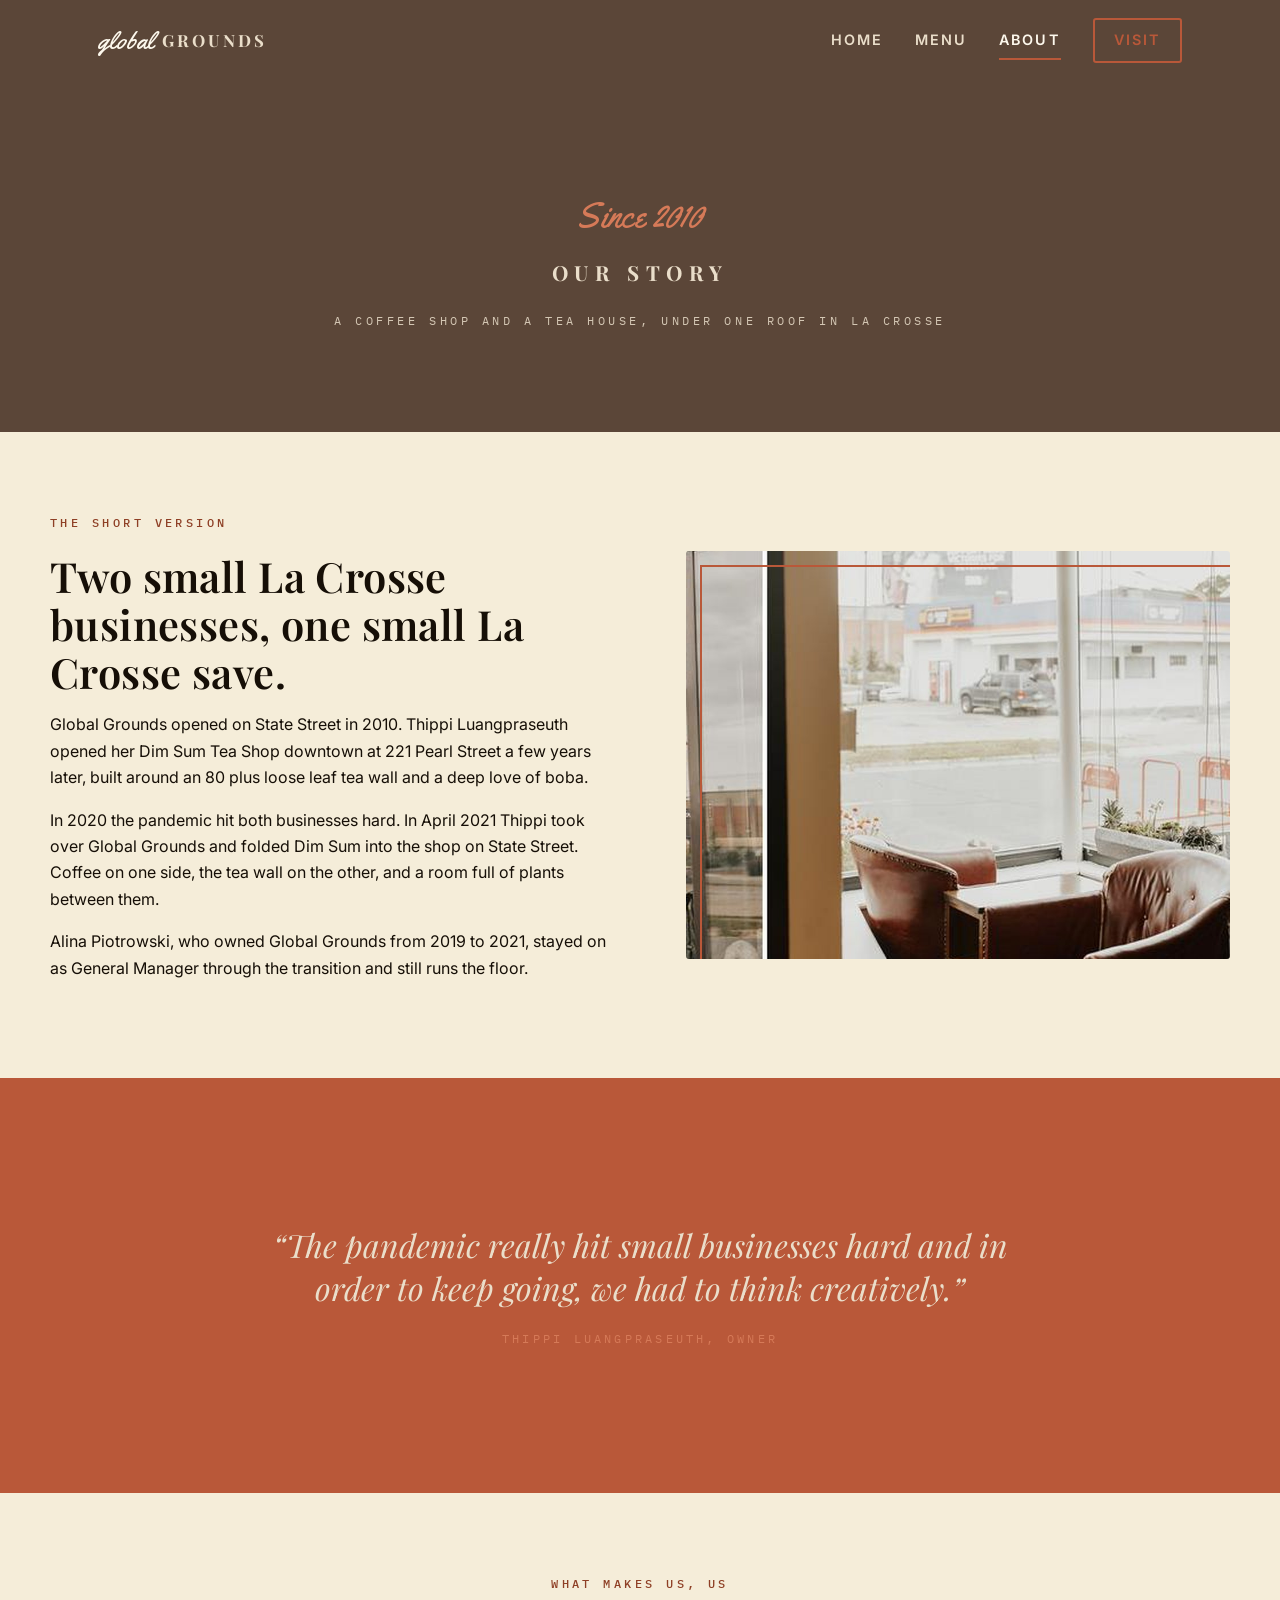
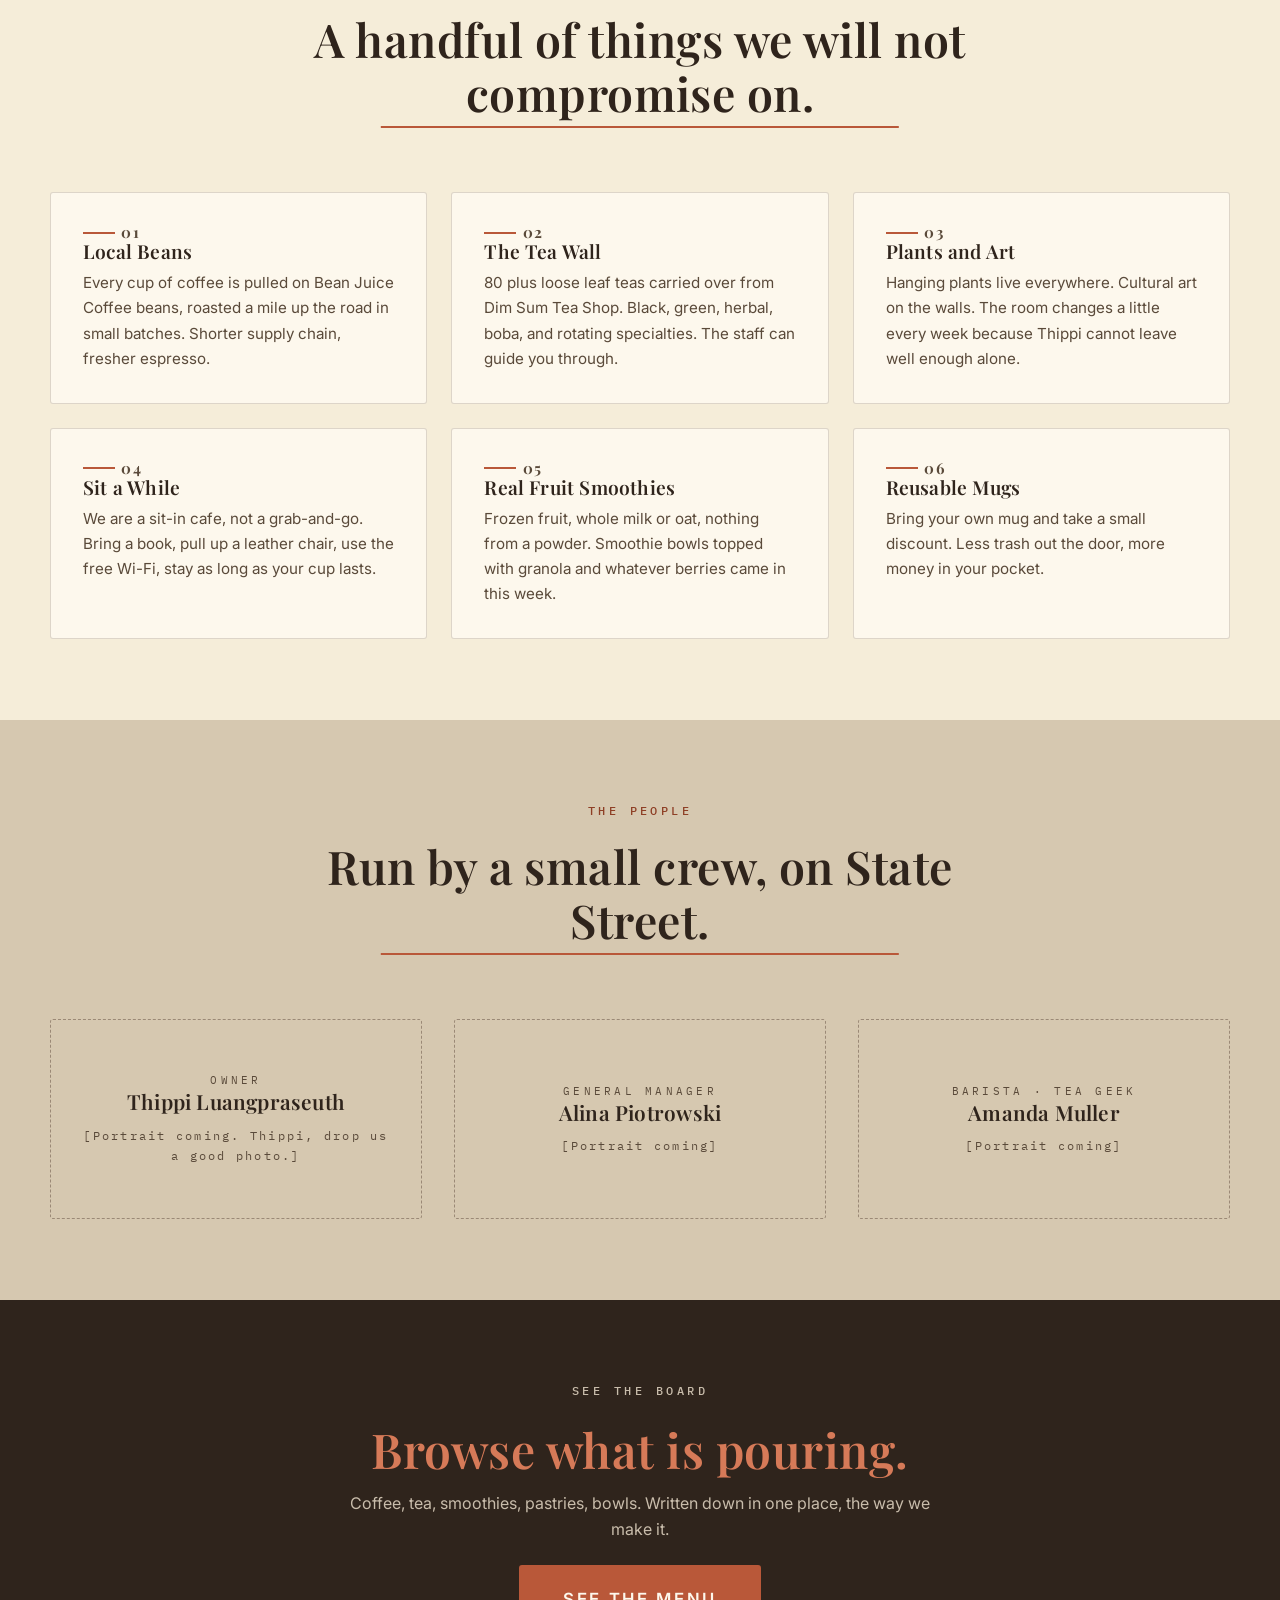
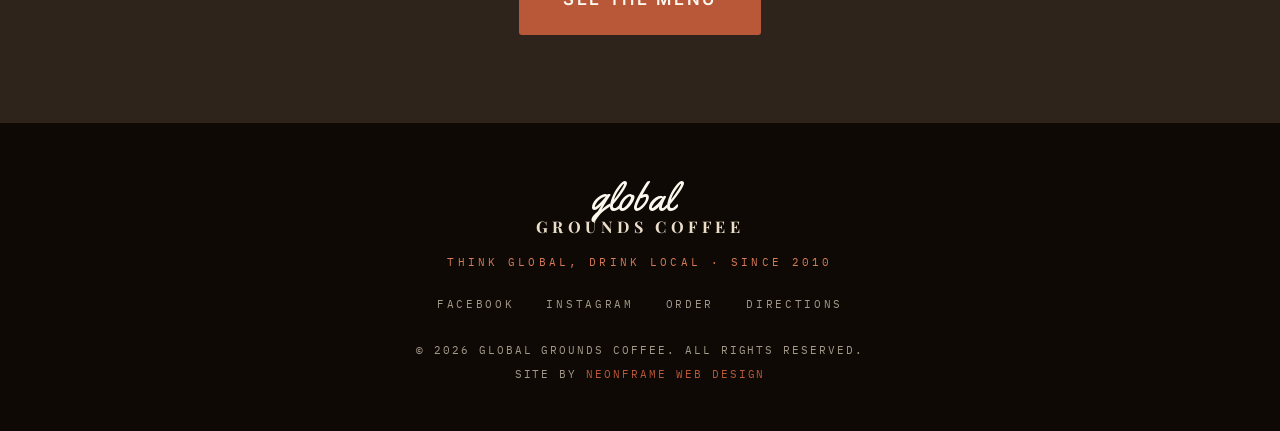
==== about.html @ a6d1646a "Initial commit: Global Grounds Coffee spec site Four page static site (Home, Menu, About, Visit) for" ====
<!DOCTYPE html>
<html lang="en">
<head>
<meta charset="UTF-8">
<meta name="viewport" content="width=device-width, initial-scale=1.0">
<title>Our Story, Global Grounds Coffee, La Crosse WI</title>
<meta name="description" content="Thippi Luangpraseuth merged her downtown Dim Sum Tea Shop into Global Grounds Coffee in April 2021. Twelve years of La Crosse coffee and tea, now under one roof.">
<link rel="icon" type="image/jpeg" href="images/storefront_sign.jpg">
<link rel="preconnect" href="https://fonts.googleapis.com">
<link rel="preconnect" href="https://fonts.gstatic.com" crossorigin>
<link rel="preload" href="https://fonts.googleapis.com/css2?family=Playfair+Display:wght@500;600;700&family=Inter:wght@400;500;600;700&family=Yellowtail&family=IBM+Plex+Mono:wght@400;500&display=swap" as="style">
<link rel="stylesheet" href="https://fonts.googleapis.com/css2?family=Playfair+Display:wght@500;600;700&family=Inter:wght@400;500;600;700&family=Yellowtail&family=IBM+Plex+Mono:wght@400;500&display=swap" media="print" onload="this.media='all'">
<noscript><link rel="stylesheet" href="https://fonts.googleapis.com/css2?family=Playfair+Display:wght@500;600;700&family=Inter:wght@400;500;600;700&family=Yellowtail&family=IBM+Plex+Mono:wght@400;500&display=swap"></noscript>
<link rel="stylesheet" href="style.css">
</head>
<body class="is-about">

<header class="nav" id="nav">
  <div class="nav__inner">
    <a href="index.html" class="nav__brand" aria-label="Global Grounds Coffee home">
      <span class="nav__brand-script">global</span>
      <span class="nav__brand-block">Grounds</span>
    </a>
    <nav class="nav__links" id="navLinks">
      <a href="index.html">Home</a>
      <a href="menu.html">Menu</a>
      <a href="about.html" class="active">About</a>
      <a href="visit.html" class="nav__cta">Visit</a>
    </nav>
    <button class="nav__burger" id="navBurger" aria-label="Open menu" aria-expanded="false">
      <span></span><span></span><span></span>
    </button>
  </div>
</header>

<main>

<section class="hero hero--compact hero--brown" id="hero">
  <div class="hero__inner">
    <p class="hero__tagline">Since 2010</p>
    <div class="hero__logo-mark">
      <span class="hero__logo-block">Our Story</span>
    </div>
    <p class="hero__sub">A coffee shop and a tea house, under one roof in La Crosse</p>
  </div>
</section>

<section class="section section--cream rise" id="story">
  <div class="section__inner">
    <div class="story story--reverse">
      <div class="story__photo">
        <img width="952" height="1000" src="images/interior_chairs.jpg" alt="Interior of Global Grounds Coffee with leather armchairs by the window" loading="lazy">
      </div>
      <div class="story__copy">
        <p class="eyebrow">The Short Version</p>
        <h2>Two small La Crosse businesses, one small La Crosse save.</h2>
        <p>Global Grounds opened on State Street in 2010. Thippi Luangpraseuth opened her Dim Sum Tea Shop downtown at 221 Pearl Street a few years later, built around an 80 plus loose leaf tea wall and a deep love of boba.</p>
        <p>In 2020 the pandemic hit both businesses hard. In April 2021 Thippi took over Global Grounds and folded Dim Sum into the shop on State Street. Coffee on one side, the tea wall on the other, and a room full of plants between them.</p>
        <p>Alina Piotrowski, who owned Global Grounds from 2019 to 2021, stayed on as General Manager through the transition and still runs the floor.</p>
      </div>
    </div>
  </div>
</section>

<section class="section section--terracotta rise" id="philosophy">
  <div class="section__inner">
    <div class="pull-quote">
      <blockquote>
        &ldquo;The pandemic really hit small businesses hard and in order to keep going, we had to think creatively.&rdquo;
      </blockquote>
      <cite>Thippi Luangpraseuth, Owner</cite>
    </div>
  </div>
</section>

<section class="section section--cream rise" id="signature">
  <div class="section__inner">
    <div class="section__head">
      <p class="eyebrow">What Makes Us, Us</p>
      <h2>A handful of things we will not compromise on.</h2>
    </div>
    <div class="touches">
      <div class="touch">
        <p class="touch__num">01</p>
        <h3>Local Beans</h3>
        <p>Every cup of coffee is pulled on Bean Juice Coffee beans, roasted a mile up the road in small batches. Shorter supply chain, fresher espresso.</p>
      </div>
      <div class="touch">
        <p class="touch__num">02</p>
        <h3>The Tea Wall</h3>
        <p>80 plus loose leaf teas carried over from Dim Sum Tea Shop. Black, green, herbal, boba, and rotating specialties. The staff can guide you through.</p>
      </div>
      <div class="touch">
        <p class="touch__num">03</p>
        <h3>Plants and Art</h3>
        <p>Hanging plants live everywhere. Cultural art on the walls. The room changes a little every week because Thippi cannot leave well enough alone.</p>
      </div>
      <div class="touch">
        <p class="touch__num">04</p>
        <h3>Sit a While</h3>
        <p>We are a sit-in cafe, not a grab-and-go. Bring a book, pull up a leather chair, use the free Wi-Fi, stay as long as your cup lasts.</p>
      </div>
      <div class="touch">
        <p class="touch__num">05</p>
        <h3>Real Fruit Smoothies</h3>
        <p>Frozen fruit, whole milk or oat, nothing from a powder. Smoothie bowls topped with granola and whatever berries came in this week.</p>
      </div>
      <div class="touch">
        <p class="touch__num">06</p>
        <h3>Reusable Mugs</h3>
        <p>Bring your own mug and take a small discount. Less trash out the door, more money in your pocket.</p>
      </div>
    </div>
  </div>
</section>

<section class="section section--cream-deep rise" id="crew">
  <div class="section__inner">
    <div class="section__head">
      <p class="eyebrow">The People</p>
      <h2>Run by a small crew, on State Street.</h2>
    </div>
    <div class="crew">
      <div class="crew__card is-placeholder">
        <p class="crew__role">Owner</p>
        <h3>Thippi Luangpraseuth</h3>
        <p class="tbd">[Portrait coming. Thippi, drop us a good photo.]</p>
      </div>
      <div class="crew__card is-placeholder">
        <p class="crew__role">General Manager</p>
        <h3>Alina Piotrowski</h3>
        <p class="tbd">[Portrait coming]</p>
      </div>
      <div class="crew__card is-placeholder">
        <p class="crew__role">Barista &middot; Tea Geek</p>
        <h3>Amanda Muller</h3>
        <p class="tbd">[Portrait coming]</p>
      </div>
    </div>
  </div>
</section>

<section class="visit-band rise" id="see-menu">
  <p class="eyebrow eyebrow--terracotta">See the Board</p>
  <h2>Browse what is pouring.</h2>
  <p>Coffee, tea, smoothies, pastries, bowls. Written down in one place, the way we make it.</p>
  <a href="menu.html" class="btn btn--terracotta btn--lg">See the Menu</a>
</section>

</main>

<footer class="foot">
  <div class="foot__inner">
    <span class="foot__brand-script">global</span>
    <span class="foot__brand-block">Grounds Coffee</span>
    <p class="foot__tag">Think global, drink local &middot; Since 2010</p>
    <div class="foot__social">
      <a href="https://www.facebook.com/globalgroundslax/" target="_blank" rel="noopener">Facebook</a>
      <a href="https://www.instagram.com/globalgroundslax/" target="_blank" rel="noopener">Instagram</a>
      <a href="https://www.doordash.com/en/store/global-grounds-coffee-la-crosse-824665/" target="_blank" rel="noopener">Order</a>
      <a href="https://www.google.com/maps/place/1808+State+St,+La+Crosse,+WI+54601" target="_blank" rel="noopener">Directions</a>
    </div>
    <p class="foot__copy">&copy; 2026 Global Grounds Coffee. All rights reserved.</p>
    <p class="foot__credit">Site by <a href="https://neonframewebdesign.com" target="_blank" rel="noopener">NeonFrame Web Design</a></p>
  </div>
</footer>

<script src="main.js"></script>
</body>
</html>
---- style.css ----
/* ============================================================
   Global Grounds Coffee, La Crosse WI
   Palette locked to their real brand:
   - warm chocolate brown (the storefront sign background)
   - cream (the cursive logo lettering and mug color)
   - warm terracotta (the brick their sign sits on)
   - plant green (their hanging plants)
   Fonts chosen to echo the sign: Playfair Display display, Inter body,
   Yellowtail script accent (matches the flowing 'global' cursive),
   IBM Plex Mono for eyebrows.
   ============================================================ */

:root {
  --brown: #5B4638;
  --brown-deep: #2F241C;
  --brown-bright: #7A6251;
  --brown-mid: #483729;

  --cream: #EADECA;
  --cream-soft: #F5EDD9;
  --cream-deep: #D6C8B0;
  --cream-bright: #FDF8ED;

  --terracotta: #B95839;
  --terracotta-deep: #8E3F25;
  --terracotta-bright: #D67A58;

  --plant: #6F7D48;
  --plant-deep: #4E5931;
  --plant-bright: #8DA069;

  --ink: #160F07;
  --ink-soft: #2E2418;
  --ink-muted: #5A4A3A;

  --bone: #FFFBEF;

  --font-display: 'Playfair Display', Georgia, serif;
  --font-body: 'Inter', system-ui, -apple-system, 'Segoe UI', sans-serif;
  --font-script: 'Yellowtail', 'Pacifico', 'Caveat', cursive;
  --font-mono: 'IBM Plex Mono', ui-monospace, monospace;

  --max-w: 1180px;
  --gutter: clamp(1.25rem, 4vw, 3rem);
  --pad-y: clamp(4.5rem, 9vh, 7rem);
  --radius: 3px;

  --shadow-sm: 0 2px 12px rgba(0, 0, 0, 0.08);
  --shadow-md: 0 8px 28px rgba(0, 0, 0, 0.16);
  --shadow-lg: 0 18px 56px rgba(0, 0, 0, 0.26);
}

/* ---------- Reset ---------- */
*, *::before, *::after { box-sizing: border-box; }
html { scroll-behavior: smooth; }
body {
  margin: 0;
  font-family: var(--font-body);
  color: var(--ink);
  background: var(--cream-soft);
  line-height: 1.65;
  -webkit-font-smoothing: antialiased;
  -moz-osx-font-smoothing: grayscale;
  overflow-x: hidden;
}
img { max-width: 100%; height: auto; display: block; }
h1, h2, h3, h4 {
  font-family: var(--font-display);
  font-weight: 600;
  letter-spacing: 0.01em;
  line-height: 1.15;
  margin: 0 0 0.5em;
}
p { margin: 0 0 1em; }
a { color: inherit; text-decoration: none; }

/* ---------- Shared ---------- */
.eyebrow {
  font-family: var(--font-mono);
  font-size: 0.72rem;
  text-transform: uppercase;
  letter-spacing: 0.3em;
  color: var(--terracotta-deep);
  margin: 0 0 1.25rem;
  font-weight: 500;
}
.eyebrow--cream { color: var(--cream); }
.eyebrow--terracotta { color: var(--terracotta); }
.eyebrow--plant { color: var(--plant-deep); }

.script {
  font-family: var(--font-script);
  text-transform: none;
  letter-spacing: 0.01em;
  line-height: 1.1;
  font-weight: 400;
}

.btn {
  display: inline-block;
  font-family: var(--font-body);
  font-size: 0.95rem;
  font-weight: 600;
  text-transform: uppercase;
  letter-spacing: 0.16em;
  padding: 0.95rem 2rem;
  border-radius: var(--radius);
  border: 2px solid transparent;
  cursor: pointer;
  position: relative;
  overflow: hidden;
  isolation: isolate;
  transition: transform 0.25s ease, background 0.25s ease, color 0.25s ease, border-color 0.25s ease, box-shadow 0.25s ease;
  white-space: nowrap;
}
.btn::before {
  content: '';
  position: absolute;
  top: 0;
  left: -120%;
  width: 80%;
  height: 100%;
  background: linear-gradient(100deg, transparent 0%, rgba(255, 255, 255, 0.22) 50%, transparent 100%);
  transition: left 0.7s cubic-bezier(0.4, 0, 0.2, 1);
  z-index: -1;
  pointer-events: none;
}
.btn:hover::before { left: 120%; }
.btn--brown {
  background: var(--brown);
  color: var(--cream-bright);
  border-color: var(--brown);
}
.btn--brown:hover {
  background: var(--brown-bright);
  border-color: var(--brown-bright);
  transform: translateY(-2px);
  box-shadow: 0 10px 24px rgba(91, 70, 56, 0.35);
}
.btn--terracotta {
  background: var(--terracotta);
  color: var(--cream-bright);
  border-color: var(--terracotta);
}
.btn--terracotta:hover {
  background: var(--terracotta-bright);
  border-color: var(--terracotta-bright);
  transform: translateY(-2px);
  box-shadow: 0 10px 24px rgba(185, 88, 57, 0.32);
}
.btn--cream {
  background: var(--cream);
  color: var(--brown-deep);
  border-color: var(--cream);
}
.btn--cream:hover {
  background: var(--cream-soft);
  border-color: var(--cream-soft);
  transform: translateY(-2px);
}
.btn--ghost {
  background: transparent;
  color: var(--cream);
  border-color: rgba(234, 222, 202, 0.55);
}
.btn--ghost:hover {
  border-color: var(--cream);
  background: rgba(234, 222, 202, 0.08);
  color: var(--cream-bright);
  transform: translateY(-2px);
}
.btn--ghost-dark {
  background: transparent;
  color: var(--brown-deep);
  border-color: rgba(47, 36, 28, 0.45);
}
.btn--ghost-dark:hover {
  border-color: var(--brown-deep);
  background: rgba(47, 36, 28, 0.04);
  transform: translateY(-2px);
}
.btn--lg { padding: 1.2rem 2.6rem; font-size: 1.05rem; }

.rise {
  opacity: 0;
  transform: translateY(28px);
  transition: opacity 0.9s ease, transform 0.9s ease;
}
.rise.visible {
  opacity: 1;
  transform: translateY(0);
}

/* ---------- Nav ---------- */
.nav {
  position: fixed;
  top: 0; left: 0; right: 0;
  z-index: 60;
  padding: 1.1rem 0;
  transition: background 0.35s ease, padding 0.35s ease, box-shadow 0.35s ease, backdrop-filter 0.35s ease;
}
.nav__inner {
  max-width: var(--max-w);
  margin: 0 auto;
  padding: 0 var(--gutter);
  display: flex;
  align-items: center;
  justify-content: space-between;
  gap: 1.5rem;
}
.nav__brand {
  display: flex;
  align-items: baseline;
  gap: 0.5rem;
  color: var(--cream);
}
.nav__brand-script {
  font-family: var(--font-script);
  font-size: 1.6rem;
  color: var(--cream-bright);
  line-height: 1;
  transform: translateY(2px);
}
.nav__brand-block {
  font-family: var(--font-display);
  font-size: 1.05rem;
  font-weight: 700;
  letter-spacing: 0.18em;
  color: var(--cream);
  text-transform: uppercase;
}
.nav__links {
  display: flex;
  gap: 2rem;
  align-items: center;
}
.nav__links a {
  font-family: var(--font-body);
  font-size: 0.9rem;
  font-weight: 600;
  letter-spacing: 0.14em;
  text-transform: uppercase;
  color: var(--cream);
  position: relative;
  padding: 0.25rem 0;
  transition: color 0.25s ease;
}
.nav__links a::after {
  content: '';
  position: absolute;
  left: 0; right: 0; bottom: -4px;
  height: 2px;
  background: var(--terracotta);
  transform: scaleX(0);
  transform-origin: left;
  transition: transform 0.3s ease;
}
.nav__links a:hover,
.nav__links a.active { color: var(--cream-bright); }
.nav__links a:hover::after,
.nav__links a.active::after { transform: scaleX(1); }
.nav__cta {
  padding: 0.55rem 1.2rem !important;
  border: 2px solid var(--terracotta) !important;
  border-radius: var(--radius);
  color: var(--terracotta) !important;
  background: transparent;
}
.nav__cta::after { display: none !important; }
.nav__cta:hover {
  background: var(--terracotta) !important;
  color: var(--cream-bright) !important;
  border-color: var(--terracotta) !important;
}
.nav--scrolled {
  background: rgba(47, 36, 28, 0.94);
  backdrop-filter: blur(10px);
  -webkit-backdrop-filter: blur(10px);
  box-shadow: 0 2px 20px rgba(0, 0, 0, 0.32);
  padding: 0.7rem 0;
}
.nav__burger {
  display: none;
  background: none;
  border: none;
  width: 40px;
  height: 40px;
  cursor: pointer;
  padding: 8px;
  position: relative;
}
.nav__burger span {
  display: block;
  width: 24px;
  height: 2px;
  background: var(--cream);
  margin: 5px auto;
  transition: transform 0.3s ease, opacity 0.25s ease, background 0.25s ease;
}
.nav__burger.open span:nth-child(1) { transform: translateY(7px) rotate(45deg); background: var(--terracotta); }
.nav__burger.open span:nth-child(2) { opacity: 0; }
.nav__burger.open span:nth-child(3) { transform: translateY(-7px) rotate(-45deg); background: var(--terracotta); }

/* ---------- Hero ---------- */
.hero {
  position: relative;
  min-height: 100vh;
  display: flex;
  align-items: center;
  justify-content: center;
  padding: 8rem var(--gutter) 4rem;
  color: var(--cream);
  text-align: center;
  overflow: hidden;
}
.hero__bg {
  position: absolute;
  inset: 0;
  z-index: 0;
  background-position: center;
  background-size: cover;
  filter: brightness(0.55) saturate(1.05);
  will-change: transform;
  transform: translate3d(0, var(--parallax-y, 0), 0);
  transition: transform 0.12s linear;
}
.hero__bg::after {
  content: '';
  position: absolute;
  inset: 0;
  background:
    radial-gradient(ellipse at top, rgba(185, 88, 57, 0.18), transparent 55%),
    radial-gradient(ellipse at bottom, rgba(47, 36, 28, 0.92), transparent 70%),
    linear-gradient(180deg, rgba(47,36,28,0.45) 0%, rgba(47,36,28,0.82) 100%);
}
.hero__inner {
  position: relative;
  z-index: 2;
  max-width: 880px;
  display: flex;
  flex-direction: column;
  align-items: center;
  gap: 1.15rem;
}
.hero__logo-mark {
  display: flex;
  flex-direction: column;
  align-items: center;
  line-height: 1;
  margin-bottom: 0.4rem;
}
.hero__logo-script {
  font-family: var(--font-script);
  font-size: clamp(3.5rem, 9vw, 5.8rem);
  color: var(--cream-bright);
  line-height: 0.95;
  margin-bottom: -0.4em;
  transform: translateX(-1rem);
}
.hero__logo-block {
  font-family: var(--font-display);
  font-size: clamp(1.3rem, 2.8vw, 2rem);
  font-weight: 700;
  letter-spacing: 0.32em;
  color: var(--cream);
  text-transform: uppercase;
}
.hero__logo-sub {
  font-family: var(--font-mono);
  font-size: 0.78rem;
  letter-spacing: 0.4em;
  text-transform: uppercase;
  color: var(--terracotta-bright);
  margin-top: 0.35rem;
}
.hero__tagline {
  font-family: var(--font-script);
  font-size: clamp(1.5rem, 3.2vw, 2.1rem);
  color: var(--terracotta-bright);
  margin: 0.4rem 0 0;
}
.hero__sub {
  font-family: var(--font-mono);
  font-size: 0.74rem;
  letter-spacing: 0.3em;
  text-transform: uppercase;
  color: rgba(234, 222, 202, 0.85);
  margin: 0.2rem 0 0;
}
.hero__cta {
  display: flex;
  gap: 1rem;
  flex-wrap: wrap;
  justify-content: center;
  margin-top: 1.25rem;
}
.hero--compact { min-height: 58vh; padding-top: 9rem; }
.hero--compact .hero__logo-script { font-size: clamp(2.4rem, 5vw, 3.8rem); }
.hero--compact .hero__logo-block { font-size: clamp(1rem, 2vw, 1.3rem); }
.hero--brown {
  background: var(--brown);
  color: var(--cream);
  min-height: 48vh;
}
.hero--brown .hero__bg { display: none; }

/* ---------- Stats strip ---------- */
.stats {
  background: var(--brown-deep);
  color: var(--cream);
  padding: 3.25rem var(--gutter);
  border-bottom: 2px solid var(--terracotta);
}
.stats__inner {
  max-width: var(--max-w);
  margin: 0 auto;
  display: grid;
  grid-template-columns: 1fr;
  gap: 2.25rem;
  text-align: center;
}
.stat__num {
  font-family: var(--font-display);
  font-size: clamp(2.6rem, 5.5vw, 3.8rem);
  color: var(--terracotta-bright);
  line-height: 1;
  margin-bottom: 0.35rem;
  font-weight: 700;
}
.stat__label {
  font-family: var(--font-mono);
  font-size: 0.7rem;
  letter-spacing: 0.3em;
  text-transform: uppercase;
  color: rgba(234, 222, 202, 0.72);
  margin: 0;
}

/* ---------- Section bands ---------- */
.section { padding: var(--pad-y) var(--gutter); }
.section--cream { background: var(--cream-soft); color: var(--ink); }
.section--cream-deep { background: var(--cream-deep); color: var(--ink); }
.section--brown { background: var(--brown-deep); color: var(--cream); }
.section--brown-mid { background: var(--brown); color: var(--cream); }
.section--terracotta { background: var(--terracotta); color: var(--cream-bright); }

.section__inner {
  max-width: var(--max-w);
  margin: 0 auto;
}
.section__head {
  max-width: 720px;
  margin: 0 auto 3rem;
  text-align: center;
}
.section__head h2 {
  font-size: clamp(2.1rem, 4.8vw, 2.9rem);
  margin-bottom: 1rem;
  position: relative;
  display: inline-block;
  padding-bottom: 0.5rem;
}
.section__head h2::after {
  content: '';
  position: absolute;
  left: 50%;
  bottom: 0;
  width: 0;
  height: 2px;
  background: var(--terracotta);
  transform: translateX(-50%);
  transition: width 0.9s cubic-bezier(0.22, 1, 0.36, 1) 0.25s;
}
.rise.visible .section__head h2::after,
.section:not(.rise) .section__head h2::after { width: 72%; }
.section--cream .section__head h2,
.section--cream-deep .section__head h2 { color: var(--brown-deep); }
.section--brown .section__head h2,
.section--brown-mid .section__head h2 { color: var(--cream); }
.section--terracotta .section__head h2 { color: var(--cream-bright); }
.section__lede { font-size: 1.04rem; }
.section--cream .section__lede,
.section--cream-deep .section__lede { color: var(--ink-muted); }
.section--brown .section__lede,
.section--brown-mid .section__lede { color: rgba(234, 222, 202, 0.78); }
.section--terracotta .section__lede { color: rgba(255, 251, 239, 0.88); }

/* ---------- Story split ---------- */
.story {
  display: grid;
  grid-template-columns: 1fr;
  gap: 2.5rem;
  align-items: center;
}
.story__copy h2 {
  font-size: clamp(2rem, 4.4vw, 2.6rem);
  margin-bottom: 1rem;
}
.story__photo {
  position: relative;
  overflow: hidden;
  border-radius: var(--radius);
  aspect-ratio: 4 / 3;
  transition: transform 0.6s cubic-bezier(0.22, 1, 0.36, 1);
}
.story__photo img {
  width: 100%;
  height: 100%;
  object-fit: cover;
  filter: saturate(1.05);
}
.story__photo::after {
  content: '';
  position: absolute;
  inset: 0;
  border: 2px solid var(--terracotta);
  pointer-events: none;
  transform: translate(14px, 14px);
  transition: transform 0.4s ease;
}
.story__photo:hover { transform: translateY(-4px); }
.story__photo:hover::after { transform: translate(9px, 9px); }

/* ---------- Signature drinks (cards) ---------- */
.drink-grid {
  display: grid;
  grid-template-columns: 1fr;
  gap: 1.5rem;
}
.drink-card {
  background: var(--cream-bright);
  border: 1px solid rgba(91, 70, 56, 0.18);
  border-radius: var(--radius);
  padding: 1.75rem 1.5rem;
  transition: transform 0.35s ease, border-color 0.35s ease, box-shadow 0.35s ease;
  opacity: 0;
  transform: translateY(20px);
}
.rise.visible .drink-card {
  opacity: 1;
  transform: translateY(0);
  transition: opacity 0.7s cubic-bezier(0.22, 1, 0.36, 1), transform 0.7s cubic-bezier(0.22, 1, 0.36, 1);
}
.rise.visible .drink-card:nth-child(1) { transition-delay: 0.05s; }
.rise.visible .drink-card:nth-child(2) { transition-delay: 0.15s; }
.rise.visible .drink-card:nth-child(3) { transition-delay: 0.25s; }
.rise.visible .drink-card:nth-child(4) { transition-delay: 0.35s; }
.rise.visible .drink-card:nth-child(5) { transition-delay: 0.45s; }
.rise.visible .drink-card:nth-child(6) { transition-delay: 0.55s; }
.rise.visible .drink-card:nth-child(7) { transition-delay: 0.65s; }
.rise.visible .drink-card:nth-child(8) { transition-delay: 0.75s; }
.drink-card:hover {
  transform: translateY(-5px);
  border-color: var(--terracotta);
  box-shadow: var(--shadow-md);
}
.drink-card__cat {
  font-family: var(--font-mono);
  font-size: 0.64rem;
  letter-spacing: 0.28em;
  text-transform: uppercase;
  color: var(--terracotta-deep);
  margin: 0 0 0.4rem;
  font-weight: 500;
}
.drink-card h3 {
  font-size: 1.35rem;
  color: var(--brown-deep);
  margin: 0 0 0.4rem;
}
.drink-card__style {
  font-family: var(--font-script);
  font-size: 1.1rem;
  color: var(--terracotta-deep);
  margin: 0 0 0.75rem;
}
.drink-card__notes {
  font-size: 0.94rem;
  color: var(--ink-muted);
  margin: 0 0 1rem;
}
.drink-card__foot {
  display: flex;
  align-items: center;
  justify-content: space-between;
  gap: 0.75rem;
  padding-top: 0.9rem;
  border-top: 1px solid rgba(91, 70, 56, 0.18);
}
.drink-card__price {
  font-family: var(--font-mono);
  font-size: 0.78rem;
  letter-spacing: 0.18em;
  color: var(--terracotta);
}

/* ---------- Tea categories ---------- */
.tea-grid {
  display: grid;
  grid-template-columns: 1fr;
  gap: 1rem;
}
.tea-card {
  background: var(--cream);
  border: 1px solid rgba(91, 70, 56, 0.22);
  border-radius: var(--radius);
  padding: 1.75rem 1.5rem;
  display: flex;
  flex-direction: column;
  gap: 0.5rem;
  transition: border-color 0.3s ease, transform 0.3s ease, box-shadow 0.3s ease;
}
.tea-card:hover {
  border-color: var(--plant-deep);
  transform: translateY(-3px);
  box-shadow: var(--shadow-sm);
}
.tea-card__letter {
  font-family: var(--font-display);
  font-size: 2.2rem;
  color: var(--plant-deep);
  font-weight: 700;
  line-height: 1;
  margin-bottom: 0.2rem;
}
.tea-card h3 {
  font-size: 1.2rem;
  color: var(--brown-deep);
  margin: 0;
}
.tea-card p {
  font-size: 0.93rem;
  color: var(--ink-muted);
  margin: 0;
}

.tea-note {
  margin-top: 2rem;
  background: var(--cream);
  border-left: 4px solid var(--plant);
  padding: 1.25rem 1.75rem;
  font-family: var(--font-mono);
  font-size: 0.88rem;
  color: var(--ink-soft);
  line-height: 1.7;
}

/* ---------- Heritage band ---------- */
.heritage {
  position: relative;
  min-height: 360px;
  background-position: center;
  background-size: cover;
  display: flex;
  align-items: center;
  justify-content: center;
  color: var(--cream);
  padding: 5rem var(--gutter);
  text-align: center;
  overflow: hidden;
}
.heritage::before {
  content: '';
  position: absolute;
  inset: 0;
  background: linear-gradient(180deg, rgba(47,36,28,0.55), rgba(47,36,28,0.8));
}
.heritage__inner {
  position: relative;
  z-index: 2;
  max-width: 720px;
}
.heritage h2 {
  font-size: clamp(2rem, 4.5vw, 2.8rem);
  color: var(--cream);
  margin: 0 0 0.75rem;
}
.heritage p {
  color: rgba(234, 222, 202, 0.88);
  margin: 0;
}

/* ---------- Partner callout (Bean Juice) ---------- */
.partner {
  background: var(--brown);
  color: var(--cream);
  padding: 3.5rem var(--gutter);
  text-align: center;
}
.partner__inner {
  max-width: 720px;
  margin: 0 auto;
}
.partner__script {
  font-family: var(--font-script);
  font-size: clamp(2rem, 4vw, 2.6rem);
  color: var(--terracotta-bright);
  margin: 0 0 0.5rem;
}
.partner h2 {
  color: var(--cream);
  font-size: clamp(1.6rem, 3.4vw, 2.1rem);
  margin: 0 0 1rem;
}
.partner p {
  color: rgba(234, 222, 202, 0.82);
  font-size: 1.02rem;
}

/* ---------- Menu category (menu.html) ---------- */
.menu-cat {
  margin-bottom: 4rem;
}
.menu-cat__head {
  display: flex;
  flex-wrap: wrap;
  align-items: baseline;
  gap: 1rem;
  margin-bottom: 1.75rem;
  padding-bottom: 1rem;
  border-bottom: 2px solid var(--terracotta);
  position: relative;
}
.menu-cat__head::after {
  content: '';
  position: absolute;
  left: 0;
  bottom: -2px;
  width: 0;
  height: 2px;
  background: var(--terracotta-bright);
  transition: width 1.1s cubic-bezier(0.22, 1, 0.36, 1) 0.1s;
}
.menu-cat.visible .menu-cat__head::after,
.menu-cat__head:hover::after { width: 100%; }
.menu-cat__head h2 {
  font-size: clamp(1.75rem, 3.4vw, 2.3rem);
  margin: 0;
  color: var(--brown-deep);
}
.menu-cat__head .script {
  font-size: 1.5rem;
  color: var(--terracotta-deep);
  margin-left: auto;
}
.menu-cat__intro {
  max-width: 620px;
  margin: 0 0 1.75rem;
  color: var(--ink-muted);
}

.menu-note {
  background: rgba(185, 88, 57, 0.07);
  border-left: 3px solid var(--terracotta);
  padding: 1.25rem 1.75rem;
  margin: 2.5rem 0;
  font-family: var(--font-mono);
  font-size: 0.88rem;
  color: var(--ink-soft);
  line-height: 1.7;
}

/* ---------- Pull quote ---------- */
.pull-quote {
  max-width: 780px;
  margin: 4rem auto;
  text-align: center;
}
.pull-quote blockquote {
  margin: 0;
  font-family: var(--font-display);
  font-style: italic;
  font-size: clamp(1.4rem, 3vw, 2rem);
  line-height: 1.35;
  color: var(--cream);
}
.pull-quote cite {
  display: block;
  margin-top: 1.25rem;
  font-family: var(--font-mono);
  font-style: normal;
  font-size: 0.72rem;
  letter-spacing: 0.28em;
  text-transform: uppercase;
  color: var(--terracotta-bright);
}

/* ---------- Touches ---------- */
.touches {
  display: grid;
  grid-template-columns: 1fr;
  gap: 1.5rem;
}
.touch {
  background: var(--cream-bright);
  border: 1px solid rgba(91, 70, 56, 0.2);
  padding: 2rem;
  border-radius: var(--radius);
}
.touch__num {
  font-family: var(--font-display);
  font-size: 1.6rem;
  font-weight: 700;
  color: var(--terracotta-deep);
  margin: 0 0 1rem;
  letter-spacing: 0.1em;
  line-height: 1;
  position: relative;
  padding-left: 2.4rem;
}
.touch__num::before {
  content: '';
  position: absolute;
  left: 0;
  top: 50%;
  transform: translateY(-50%);
  width: 2rem;
  height: 2px;
  background: var(--terracotta);
}
.touch h3 {
  font-size: 1.2rem;
  color: var(--brown-deep);
  margin: 0 0 0.5rem;
}
.touch p {
  font-size: 0.95rem;
  color: var(--ink-muted);
  margin: 0;
}

/* ---------- Crew ---------- */
.crew {
  display: grid;
  grid-template-columns: 1fr;
  gap: 2rem;
}
.crew__card {
  background: var(--cream-bright);
  border: 1px solid rgba(91, 70, 56, 0.22);
  padding: 2rem;
  border-radius: var(--radius);
}
.crew__card.is-placeholder {
  background: transparent;
  border: 1.5px dashed rgba(91, 70, 56, 0.48);
  text-align: center;
  display: flex;
  flex-direction: column;
  align-items: center;
  justify-content: center;
  min-height: 200px;
}
.crew__role {
  font-family: var(--font-mono);
  font-size: 0.68rem;
  letter-spacing: 0.3em;
  text-transform: uppercase;
  color: var(--terracotta-deep);
  margin: 0 0 0.5rem;
}
.crew__card h3 {
  font-size: 1.3rem;
  color: var(--brown-deep);
}
.crew__card p { color: var(--ink-muted); margin-bottom: 0; }
.tbd {
  font-family: var(--font-mono);
  font-size: 0.78rem;
  letter-spacing: 0.18em;
  color: var(--terracotta);
}

/* ---------- Hours ---------- */
.hours {
  background: var(--brown-deep);
  color: var(--cream);
  padding: 2.5rem 2rem;
  border-radius: var(--radius);
  border: 2px solid var(--terracotta);
}
.hours h3 {
  color: var(--terracotta-bright);
  font-size: 1.55rem;
  margin-bottom: 1.5rem;
  text-align: center;
}
.hours__grid {
  display: grid;
  grid-template-columns: 1fr 1fr;
  gap: 0.55rem 2rem;
}
.hours__row { display: contents; }
.hours__day {
  font-family: var(--font-mono);
  font-size: 0.78rem;
  letter-spacing: 0.22em;
  text-transform: uppercase;
  color: rgba(234, 222, 202, 0.72);
}
.hours__time {
  text-align: right;
  font-family: var(--font-display);
  font-size: 1.05rem;
  color: var(--cream);
  letter-spacing: 0.03em;
}
.hours__row--closed .hours__time { color: var(--terracotta); font-style: italic; }
.hours__foot {
  margin-top: 1.5rem;
  padding-top: 1.25rem;
  border-top: 1px solid rgba(234, 222, 202, 0.3);
  font-family: var(--font-mono);
  font-size: 0.7rem;
  letter-spacing: 0.18em;
  text-transform: uppercase;
  color: rgba(234, 222, 202, 0.68);
  text-align: center;
}

/* ---------- Know list ---------- */
.know {
  display: grid;
  grid-template-columns: 1fr;
  gap: 0.9rem;
  max-width: 760px;
  margin: 0 auto;
  padding: 0;
  list-style: none;
}
.know li {
  padding: 1rem 1.25rem;
  background: var(--cream-bright);
  border: 1px solid rgba(91, 70, 56, 0.2);
  border-radius: var(--radius);
  font-size: 0.98rem;
  color: var(--ink-soft);
  display: flex;
  align-items: center;
  gap: 0.8rem;
  opacity: 0;
  transform: translateY(12px);
  transition: opacity 0.6s cubic-bezier(0.22, 1, 0.36, 1), transform 0.6s cubic-bezier(0.22, 1, 0.36, 1);
}
.rise.visible .know li { opacity: 1; transform: translateY(0); }
.rise.visible .know li:nth-child(1) { transition-delay: 0.04s; }
.rise.visible .know li:nth-child(2) { transition-delay: 0.12s; }
.rise.visible .know li:nth-child(3) { transition-delay: 0.2s; }
.rise.visible .know li:nth-child(4) { transition-delay: 0.28s; }
.rise.visible .know li:nth-child(5) { transition-delay: 0.36s; }
.rise.visible .know li:nth-child(6) { transition-delay: 0.44s; }
.rise.visible .know li:nth-child(7) { transition-delay: 0.52s; }
.know li::before {
  content: '';
  width: 10px;
  height: 10px;
  background: var(--terracotta);
  border-radius: 50%;
  flex-shrink: 0;
}

/* ---------- Map ---------- */
.map {
  background: var(--brown-deep);
  padding: 0;
  overflow: hidden;
}
.map__inner {
  display: grid;
  grid-template-columns: 1fr;
  align-items: stretch;
  min-height: 420px;
}
.map__copy {
  padding: 3rem var(--gutter);
  color: var(--cream);
  display: flex;
  flex-direction: column;
  justify-content: center;
}
.map__copy h2 {
  color: var(--cream);
  font-size: clamp(2rem, 4vw, 2.6rem);
  margin-bottom: 1rem;
}
.map__copy p { color: rgba(234, 222, 202, 0.8); }
.map__details {
  margin: 1.5rem 0 1.75rem;
  font-family: var(--font-mono);
  font-size: 0.92rem;
  line-height: 1.85;
  color: var(--cream);
}
.map__details a { color: var(--terracotta); }
.map__details a:hover { color: var(--terracotta-bright); }
.map__embed {
  background: var(--brown-deep);
  position: relative;
  min-height: 380px;
}
.map__embed iframe {
  width: 100%;
  height: 100%;
  border: 0;
  display: block;
  filter: grayscale(0.3) contrast(1.05);
}

/* ---------- Visit band ---------- */
.visit-band {
  background: var(--brown-deep);
  color: var(--cream);
  padding: var(--pad-y) var(--gutter);
  text-align: center;
}
.visit-band h2 {
  font-size: clamp(2.2rem, 4.8vw, 3rem);
  color: var(--terracotta-bright);
  margin-bottom: 0.75rem;
}
.visit-band p {
  color: rgba(234, 222, 202, 0.82);
  max-width: 580px;
  margin: 0 auto 1.4rem;
}
.visit-band__meta {
  display: flex;
  flex-wrap: wrap;
  gap: 1rem 2.5rem;
  justify-content: center;
  margin: 1.5rem 0 2rem;
  font-family: var(--font-mono);
  font-size: 0.84rem;
  letter-spacing: 0.18em;
  text-transform: uppercase;
  color: var(--cream);
}
.visit-band__meta a { color: var(--terracotta-bright); }

/* ---------- Footer ---------- */
.foot {
  background: #0F0905;
  color: rgba(234, 222, 202, 0.68);
  padding: 3.5rem var(--gutter) 2.5rem;
  text-align: center;
}
.foot__inner { max-width: 720px; margin: 0 auto; }
.foot__brand-script {
  font-family: var(--font-script);
  font-size: 2.4rem;
  color: var(--cream-bright);
  display: block;
  line-height: 1;
  margin-bottom: -0.1em;
  transform: translateX(-0.4rem);
}
.foot__brand-block {
  font-family: var(--font-display);
  font-size: 1rem;
  font-weight: 700;
  letter-spacing: 0.28em;
  color: var(--cream);
  text-transform: uppercase;
  display: inline-block;
}
.foot__tag {
  font-family: var(--font-mono);
  font-size: 0.7rem;
  letter-spacing: 0.28em;
  text-transform: uppercase;
  color: var(--terracotta-bright);
  margin: 0.8rem 0 1.5rem;
}
.foot__social {
  display: flex;
  gap: 2rem;
  justify-content: center;
  margin-bottom: 1.75rem;
}
.foot__social a {
  font-family: var(--font-mono);
  font-size: 0.7rem;
  letter-spacing: 0.24em;
  text-transform: uppercase;
  color: rgba(234, 222, 202, 0.68);
  transition: color 0.25s ease;
}
.foot__social a:hover { color: var(--terracotta-bright); }
.foot__copy, .foot__credit {
  font-family: var(--font-mono);
  font-size: 0.68rem;
  letter-spacing: 0.18em;
  text-transform: uppercase;
  margin: 0.4rem 0;
}
.foot__credit a {
  color: var(--terracotta);
  transition: color 0.25s ease;
}
.foot__credit a:hover { color: var(--terracotta-bright); }

/* ---------- Hero entry animation ---------- */
@keyframes heroFadeIn {
  from { opacity: 0; transform: translateY(-10px); }
  to   { opacity: 1; transform: translateY(0); }
}
.hero__inner > * {
  animation: heroFadeIn 0.9s cubic-bezier(0.22, 1, 0.36, 1) both;
}
.hero__inner > *:nth-child(1) { animation-delay: 0.1s; }
.hero__inner > *:nth-child(2) { animation-delay: 0.25s; }
.hero__inner > *:nth-child(3) { animation-delay: 0.4s; }
.hero__inner > *:nth-child(4) { animation-delay: 0.55s; }
.hero__inner > *:nth-child(5) { animation-delay: 0.7s; }

.stats__inner > div {
  animation: heroFadeIn 0.8s cubic-bezier(0.22, 1, 0.36, 1) both;
}
.stats__inner > div:nth-child(1) { animation-delay: 0.1s; }
.stats__inner > div:nth-child(2) { animation-delay: 0.25s; }
.stats__inner > div:nth-child(3) { animation-delay: 0.4s; }

/* ---------- Responsive ---------- */
@media (min-width: 640px) {
  .stats__inner { grid-template-columns: repeat(3, 1fr); }
  .drink-grid { grid-template-columns: repeat(2, 1fr); }
  .tea-grid { grid-template-columns: repeat(2, 1fr); }
  .touches { grid-template-columns: repeat(2, 1fr); }
  .crew { grid-template-columns: repeat(2, 1fr); }
}
@media (min-width: 880px) {
  .story { grid-template-columns: 1.05fr 1fr; gap: 4rem; }
  .story.story--reverse > :first-child { order: 2; }
  .map__inner { grid-template-columns: 1fr 1.2fr; }
  .map__copy { padding: 4rem; }
  .drink-grid { grid-template-columns: repeat(3, 1fr); }
  .tea-grid { grid-template-columns: repeat(3, 1fr); }
  .touches { grid-template-columns: repeat(3, 1fr); }
  .crew { grid-template-columns: repeat(3, 1fr); }
}
@media (min-width: 1024px) {
  .drink-grid { grid-template-columns: repeat(4, 1fr); }
  .tea-grid { grid-template-columns: repeat(5, 1fr); }
}

@media (max-width: 879px) {
  .nav__burger { display: block; }
  .nav__links {
    position: fixed;
    top: 0; right: 0; bottom: 0;
    width: min(86vw, 340px);
    background: var(--brown-deep);
    flex-direction: column;
    gap: 2rem;
    padding: 6rem 2rem 2rem;
    transform: translateX(100%);
    transition: transform 0.4s ease;
    box-shadow: var(--shadow-lg);
    align-items: flex-start;
  }
  .nav__links.open { transform: translateX(0); }
  .nav__links a { font-size: 1.2rem; }
  .nav__cta { align-self: stretch; text-align: center; }
}

@media (max-width: 520px) {
  .hero__cta { flex-direction: column; width: 100%; }
  .hero__cta .btn { width: 100%; }
}

@media (prefers-reduced-motion: reduce) {
  *, *::before, *::after {
    animation-duration: 0.01ms !important;
    animation-iteration-count: 1 !important;
    transition-duration: 0.01ms !important;
  }
  .rise { opacity: 1; transform: none; }
  .drink-card, .know li { opacity: 1; transform: none; }
  .section__head h2::after { width: 72% !important; }
}
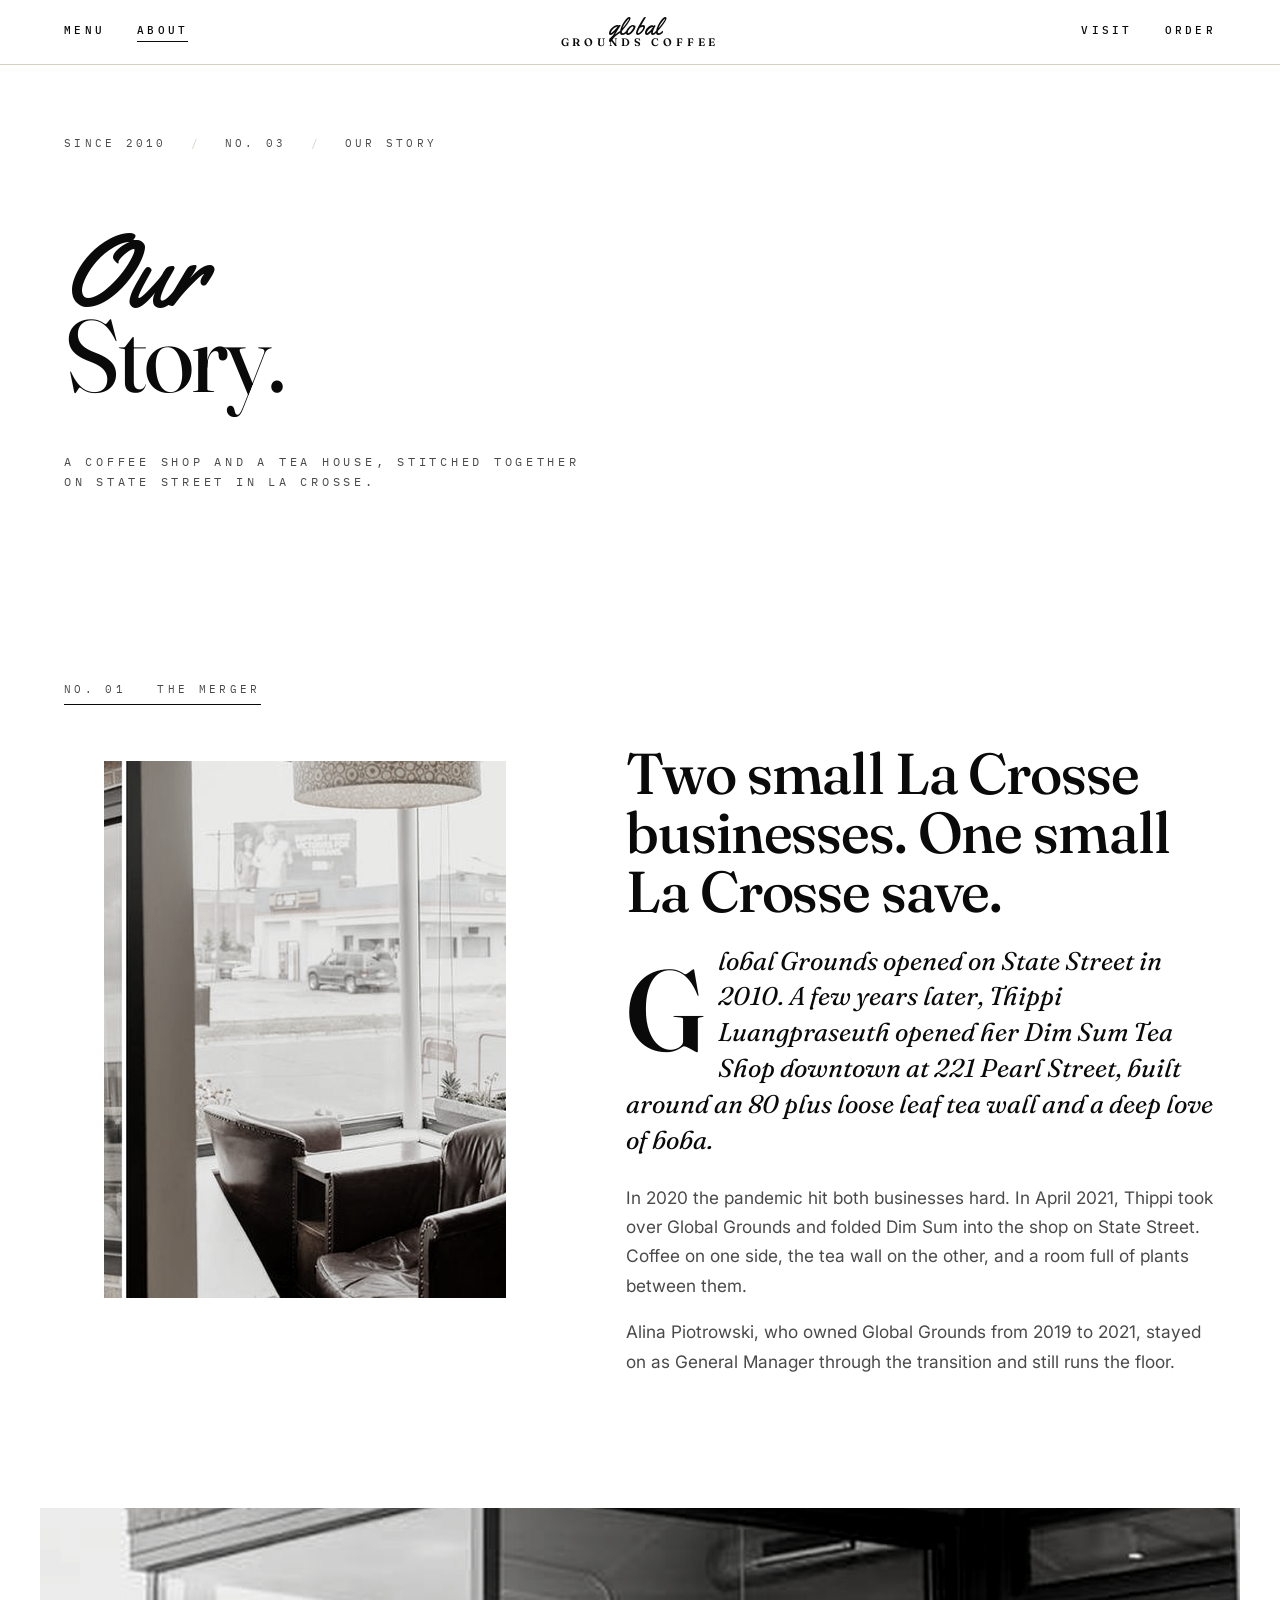
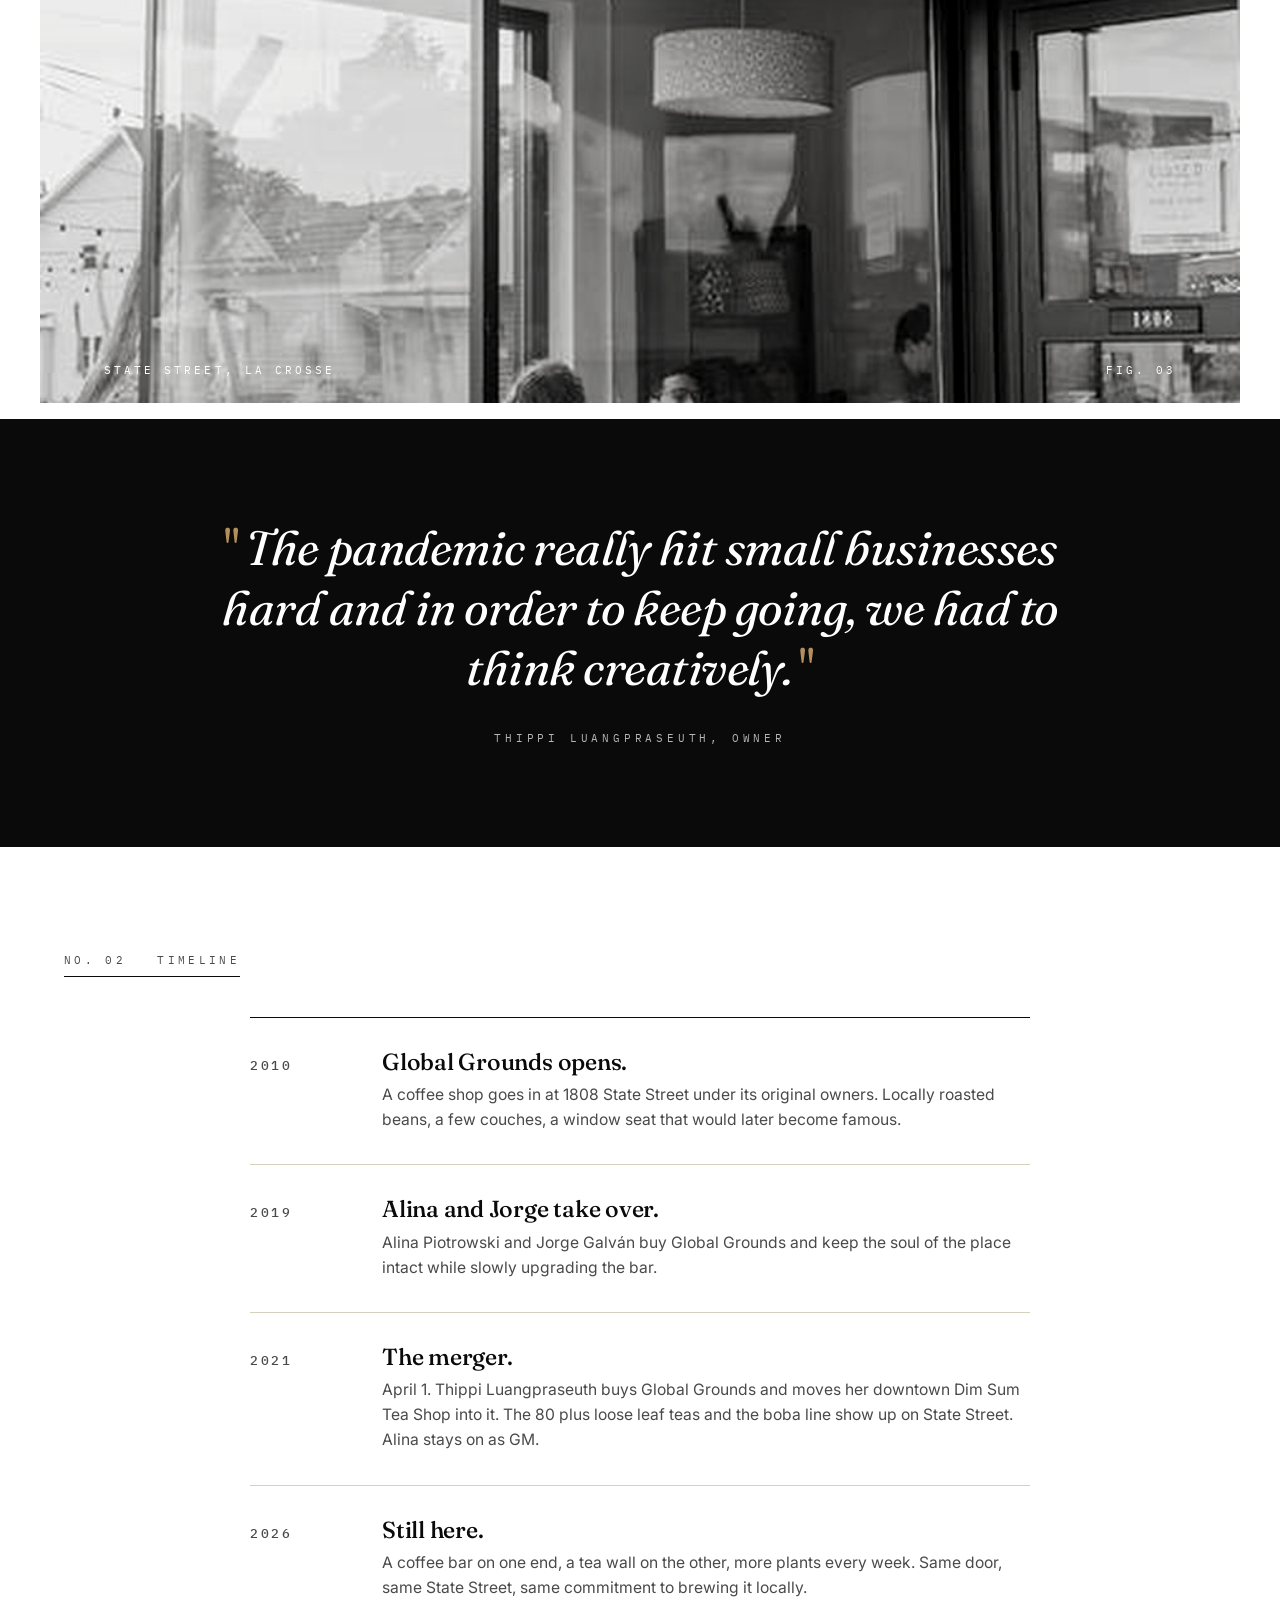
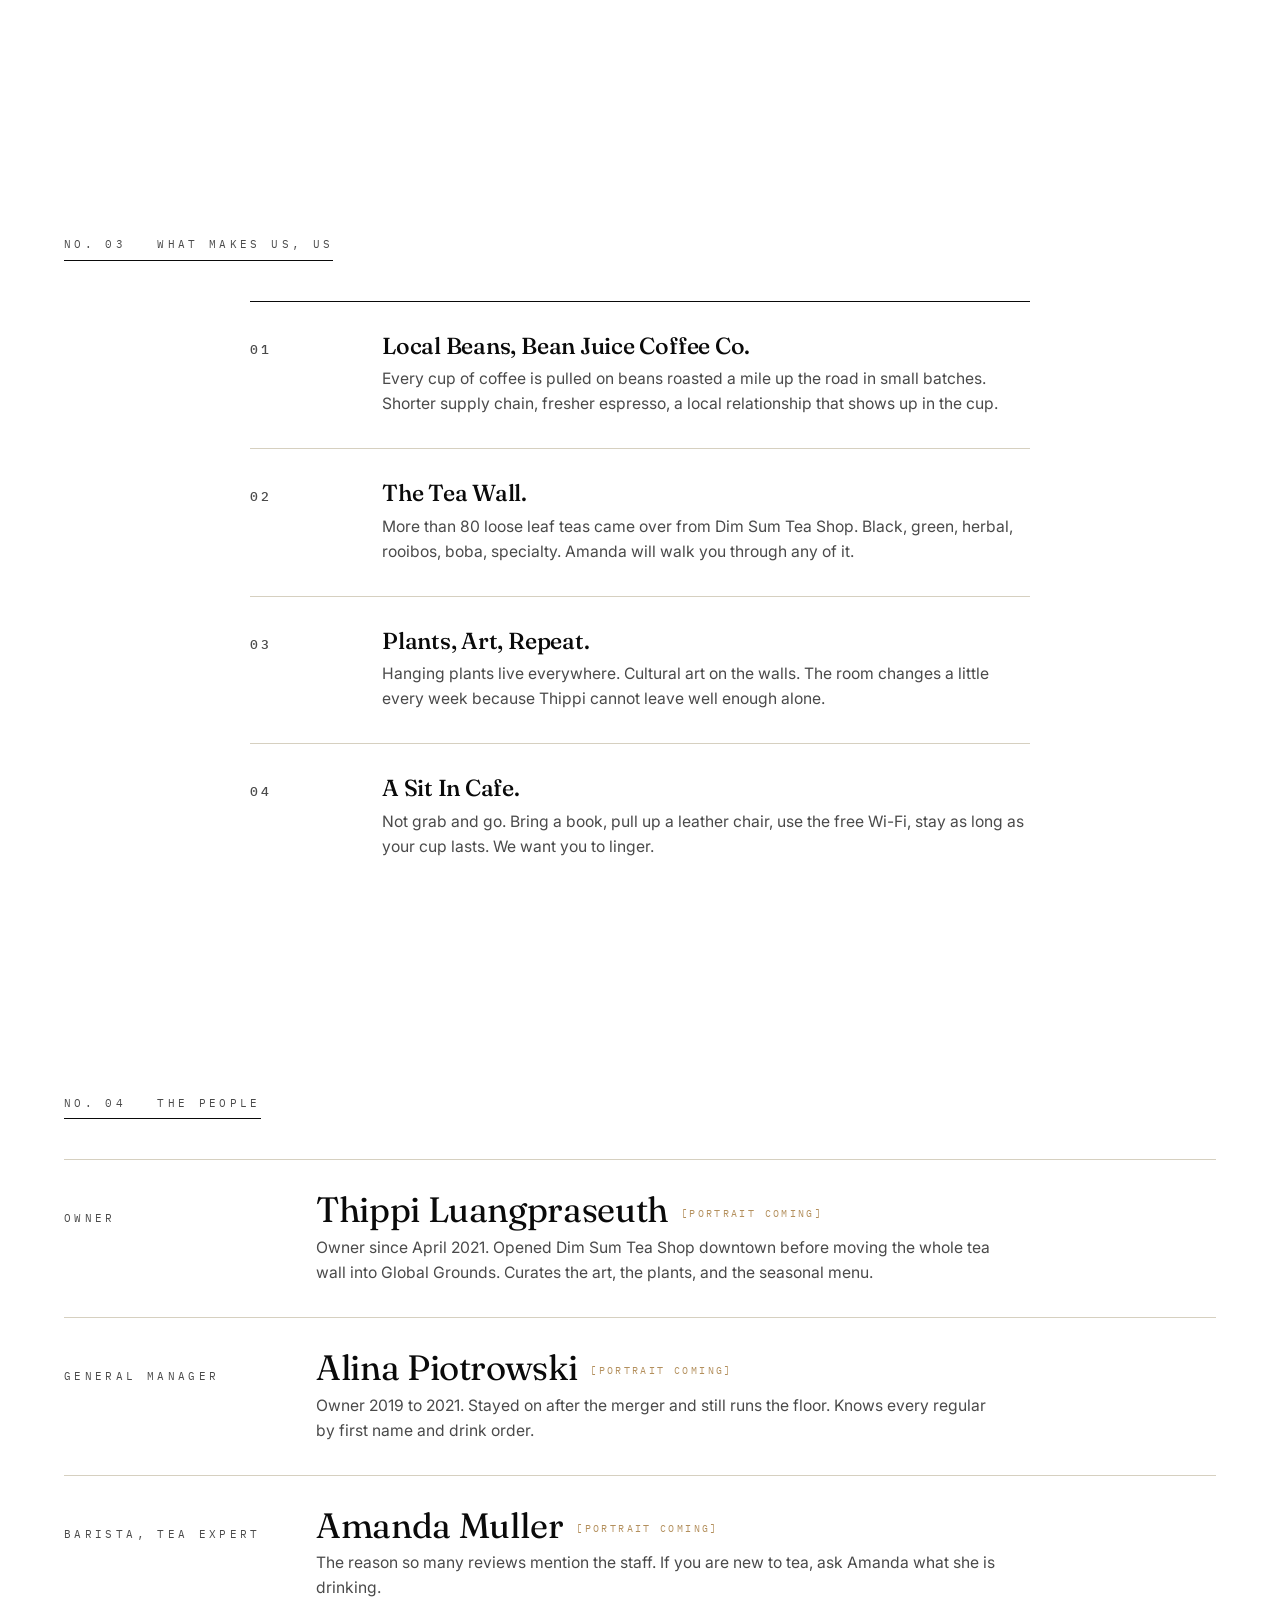
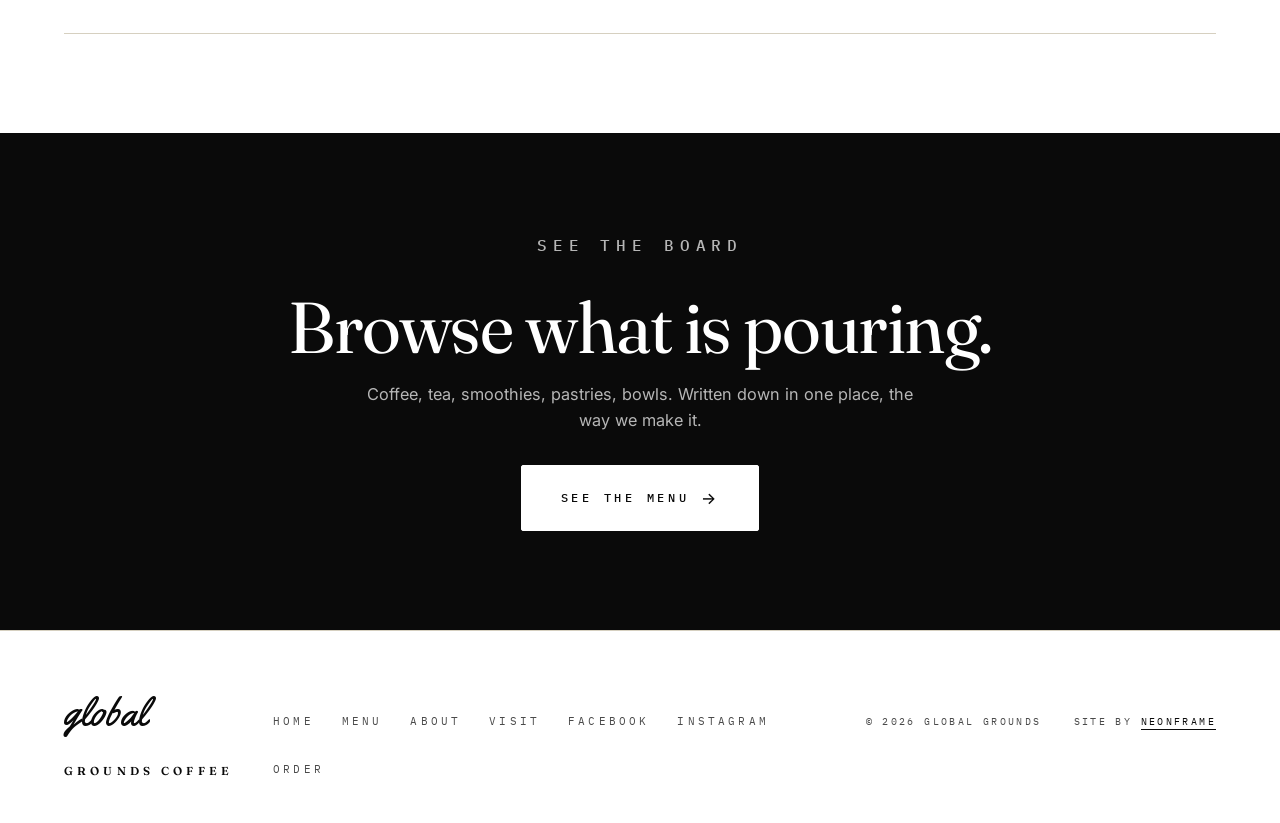
==== commit 430b803e: "Complete redesign: sleek black and white editorial The first pass read like a reskin of Pearl Street" ====
--- a/about.html
+++ b/about.html
@@ -4,164 +4,226 @@
 <meta charset="UTF-8">
 <meta name="viewport" content="width=device-width, initial-scale=1.0">
 <title>Our Story, Global Grounds Coffee, La Crosse WI</title>
-<meta name="description" content="Thippi Luangpraseuth merged her downtown Dim Sum Tea Shop into Global Grounds Coffee in April 2021. Twelve years of La Crosse coffee and tea, now under one roof.">
+<meta name="description" content="Thippi Luangpraseuth merged her downtown Dim Sum Tea Shop into Global Grounds Coffee in April 2021. Fifteen plus years of La Crosse coffee and tea, under one roof.">
 <link rel="icon" type="image/jpeg" href="images/storefront_sign.jpg">
 <link rel="preconnect" href="https://fonts.googleapis.com">
 <link rel="preconnect" href="https://fonts.gstatic.com" crossorigin>
-<link rel="preload" href="https://fonts.googleapis.com/css2?family=Playfair+Display:wght@500;600;700&family=Inter:wght@400;500;600;700&family=Yellowtail&family=IBM+Plex+Mono:wght@400;500&display=swap" as="style">
-<link rel="stylesheet" href="https://fonts.googleapis.com/css2?family=Playfair+Display:wght@500;600;700&family=Inter:wght@400;500;600;700&family=Yellowtail&family=IBM+Plex+Mono:wght@400;500&display=swap" media="print" onload="this.media='all'">
-<noscript><link rel="stylesheet" href="https://fonts.googleapis.com/css2?family=Playfair+Display:wght@500;600;700&family=Inter:wght@400;500;600;700&family=Yellowtail&family=IBM+Plex+Mono:wght@400;500&display=swap"></noscript>
+<link rel="preload" href="https://fonts.googleapis.com/css2?family=Fraunces:ital,wght@0,400;0,500;0,600;0,700;1,400;1,500&family=Inter:wght@400;500;600&family=Yellowtail&family=IBM+Plex+Mono:wght@400;500&display=swap" as="style">
+<link rel="stylesheet" href="https://fonts.googleapis.com/css2?family=Fraunces:ital,wght@0,400;0,500;0,600;0,700;1,400;1,500&family=Inter:wght@400;500;600&family=Yellowtail&family=IBM+Plex+Mono:wght@400;500&display=swap" media="print" onload="this.media='all'">
+<noscript><link rel="stylesheet" href="https://fonts.googleapis.com/css2?family=Fraunces:ital,wght@0,400;0,500;0,600;0,700;1,400;1,500&family=Inter:wght@400;500;600&family=Yellowtail&family=IBM+Plex+Mono:wght@400;500&display=swap"></noscript>
 <link rel="stylesheet" href="style.css">
 </head>
 <body class="is-about">
 
+<div class="progress" id="progress"></div>
+
 <header class="nav" id="nav">
   <div class="nav__inner">
+    <div class="nav__left">
+      <a href="menu.html">Menu</a>
+      <a href="about.html" class="active">About</a>
+    </div>
     <a href="index.html" class="nav__brand" aria-label="Global Grounds Coffee home">
       <span class="nav__brand-script">global</span>
-      <span class="nav__brand-block">Grounds</span>
+      <span class="nav__brand-block">Grounds Coffee</span>
     </a>
-    <nav class="nav__links" id="navLinks">
-      <a href="index.html">Home</a>
-      <a href="menu.html">Menu</a>
-      <a href="about.html" class="active">About</a>
-      <a href="visit.html" class="nav__cta">Visit</a>
-    </nav>
+    <div class="nav__right">
+      <a href="visit.html">Visit</a>
+      <a href="https://www.doordash.com/en/store/global-grounds-coffee-la-crosse-824665/" target="_blank" rel="noopener">Order</a>
+    </div>
     <button class="nav__burger" id="navBurger" aria-label="Open menu" aria-expanded="false">
       <span></span><span></span><span></span>
     </button>
   </div>
 </header>
 
+<aside class="mobile-menu" id="mobileMenu" aria-hidden="true">
+  <a href="index.html">Home</a>
+  <a href="menu.html">Menu</a>
+  <a href="about.html" class="active">About</a>
+  <a href="visit.html">Visit</a>
+  <a href="https://www.doordash.com/en/store/global-grounds-coffee-la-crosse-824665/" target="_blank" rel="noopener">Order</a>
+</aside>
+
 <main>
 
-<section class="hero hero--compact hero--brown" id="hero">
+<section class="hero hero--compact hero--paper" id="hero">
   <div class="hero__inner">
-    <p class="hero__tagline">Since 2010</p>
-    <div class="hero__logo-mark">
-      <span class="hero__logo-block">Our Story</span>
-    </div>
-    <p class="hero__sub">A coffee shop and a tea house, under one roof in La Crosse</p>
-  </div>
-</section>
-
-<section class="section section--cream rise" id="story">
-  <div class="section__inner">
-    <div class="story story--reverse">
-      <div class="story__photo">
-        <img width="952" height="1000" src="images/interior_chairs.jpg" alt="Interior of Global Grounds Coffee with leather armchairs by the window" loading="lazy">
-      </div>
-      <div class="story__copy">
-        <p class="eyebrow">The Short Version</p>
-        <h2>Two small La Crosse businesses, one small La Crosse save.</h2>
-        <p>Global Grounds opened on State Street in 2010. Thippi Luangpraseuth opened her Dim Sum Tea Shop downtown at 221 Pearl Street a few years later, built around an 80 plus loose leaf tea wall and a deep love of boba.</p>
-        <p>In 2020 the pandemic hit both businesses hard. In April 2021 Thippi took over Global Grounds and folded Dim Sum into the shop on State Street. Coffee on one side, the tea wall on the other, and a room full of plants between them.</p>
+    <p class="hero__meta">
+      <span>Since 2010</span>
+      <span>No. 03</span>
+      <span>Our Story</span>
+    </p>
+    <h1 class="hero__headline"><em>Our</em><br>Story.</h1>
+    <p class="hero__tagline">A coffee shop and a tea house, stitched together on State Street in La Crosse.</p>
+  </div>
+</section>
+
+<section class="section section--paper rise" id="story">
+  <div class="section__inner">
+    <p class="section-num">No. 01 &nbsp; The Merger</p>
+    <div class="editorial editorial--reverse">
+      <figure class="editorial__photo">
+        <img width="952" height="1000" src="images/interior_chairs.jpg" alt="Interior of Global Grounds Coffee with leather armchairs" loading="lazy">
+        <figcaption class="editorial__photo__caption">
+          <span>Window seats, 1808 State</span>
+          <span>Fig. 02</span>
+        </figcaption>
+      </figure>
+      <div class="editorial__copy">
+        <h2>Two small La Crosse businesses. One small La Crosse save.</h2>
+        <p class="lede">Global Grounds opened on State Street in 2010. A few years later, Thippi Luangpraseuth opened her Dim Sum Tea Shop downtown at 221 Pearl Street, built around an 80 plus loose leaf tea wall and a deep love of boba.</p>
+        <p>In 2020 the pandemic hit both businesses hard. In April 2021, Thippi took over Global Grounds and folded Dim Sum into the shop on State Street. Coffee on one side, the tea wall on the other, and a room full of plants between them.</p>
         <p>Alina Piotrowski, who owned Global Grounds from 2019 to 2021, stayed on as General Manager through the transition and still runs the floor.</p>
       </div>
     </div>
   </div>
 </section>
 
-<section class="section section--terracotta rise" id="philosophy">
-  <div class="section__inner">
-    <div class="pull-quote">
-      <blockquote>
-        &ldquo;The pandemic really hit small businesses hard and in order to keep going, we had to think creatively.&rdquo;
-      </blockquote>
-      <cite>Thippi Luangpraseuth, Owner</cite>
-    </div>
-  </div>
-</section>
-
-<section class="section section--cream rise" id="signature">
-  <div class="section__inner">
-    <div class="section__head">
-      <p class="eyebrow">What Makes Us, Us</p>
-      <h2>A handful of things we will not compromise on.</h2>
-    </div>
-    <div class="touches">
-      <div class="touch">
-        <p class="touch__num">01</p>
-        <h3>Local Beans</h3>
-        <p>Every cup of coffee is pulled on Bean Juice Coffee beans, roasted a mile up the road in small batches. Shorter supply chain, fresher espresso.</p>
-      </div>
-      <div class="touch">
-        <p class="touch__num">02</p>
-        <h3>The Tea Wall</h3>
-        <p>80 plus loose leaf teas carried over from Dim Sum Tea Shop. Black, green, herbal, boba, and rotating specialties. The staff can guide you through.</p>
-      </div>
-      <div class="touch">
-        <p class="touch__num">03</p>
-        <h3>Plants and Art</h3>
-        <p>Hanging plants live everywhere. Cultural art on the walls. The room changes a little every week because Thippi cannot leave well enough alone.</p>
-      </div>
-      <div class="touch">
-        <p class="touch__num">04</p>
-        <h3>Sit a While</h3>
-        <p>We are a sit-in cafe, not a grab-and-go. Bring a book, pull up a leather chair, use the free Wi-Fi, stay as long as your cup lasts.</p>
-      </div>
-      <div class="touch">
-        <p class="touch__num">05</p>
-        <h3>Real Fruit Smoothies</h3>
-        <p>Frozen fruit, whole milk or oat, nothing from a powder. Smoothie bowls topped with granola and whatever berries came in this week.</p>
-      </div>
-      <div class="touch">
-        <p class="touch__num">06</p>
-        <h3>Reusable Mugs</h3>
-        <p>Bring your own mug and take a small discount. Less trash out the door, more money in your pocket.</p>
-      </div>
-    </div>
-  </div>
-</section>
-
-<section class="section section--cream-deep rise" id="crew">
-  <div class="section__inner">
-    <div class="section__head">
-      <p class="eyebrow">The People</p>
-      <h2>Run by a small crew, on State Street.</h2>
-    </div>
-    <div class="crew">
-      <div class="crew__card is-placeholder">
-        <p class="crew__role">Owner</p>
-        <h3>Thippi Luangpraseuth</h3>
-        <p class="tbd">[Portrait coming. Thippi, drop us a good photo.]</p>
-      </div>
-      <div class="crew__card is-placeholder">
-        <p class="crew__role">General Manager</p>
-        <h3>Alina Piotrowski</h3>
-        <p class="tbd">[Portrait coming]</p>
-      </div>
-      <div class="crew__card is-placeholder">
-        <p class="crew__role">Barista &middot; Tea Geek</p>
-        <h3>Amanda Muller</h3>
-        <p class="tbd">[Portrait coming]</p>
+<figure class="full-photo rise">
+  <img width="952" height="1000" src="images/exterior.jpg" alt="Global Grounds Coffee exterior on State Street, La Crosse" loading="lazy">
+  <figcaption class="full-photo__caption">
+    <span>State Street, La Crosse</span>
+    <span>Fig. 03</span>
+  </figcaption>
+</figure>
+
+<section class="quote rise">
+  <div class="quote__inner">
+    <blockquote>The pandemic really hit small businesses hard and in order to keep going, we had to think creatively.</blockquote>
+    <cite>Thippi Luangpraseuth, Owner</cite>
+  </div>
+</section>
+
+<section class="section section--paper rise" id="timeline">
+  <div class="section__inner">
+    <p class="section-num">No. 02 &nbsp; Timeline</p>
+    <div class="timeline">
+      <div class="timeline__row">
+        <span class="timeline__year">2010</span>
+        <div class="timeline__event">
+          <h3>Global Grounds opens.</h3>
+          <p>A coffee shop goes in at 1808 State Street under its original owners. Locally roasted beans, a few couches, a window seat that would later become famous.</p>
+        </div>
+      </div>
+      <div class="timeline__row">
+        <span class="timeline__year">2019</span>
+        <div class="timeline__event">
+          <h3>Alina and Jorge take over.</h3>
+          <p>Alina Piotrowski and Jorge Galván buy Global Grounds and keep the soul of the place intact while slowly upgrading the bar.</p>
+        </div>
+      </div>
+      <div class="timeline__row">
+        <span class="timeline__year">2021</span>
+        <div class="timeline__event">
+          <h3>The merger.</h3>
+          <p>April 1. Thippi Luangpraseuth buys Global Grounds and moves her downtown Dim Sum Tea Shop into it. The 80 plus loose leaf teas and the boba line show up on State Street. Alina stays on as GM.</p>
+        </div>
+      </div>
+      <div class="timeline__row">
+        <span class="timeline__year">2026</span>
+        <div class="timeline__event">
+          <h3>Still here.</h3>
+          <p>A coffee bar on one end, a tea wall on the other, more plants every week. Same door, same State Street, same commitment to brewing it locally.</p>
+        </div>
+      </div>
+    </div>
+  </div>
+</section>
+
+<section class="section section--paper rise" id="principles">
+  <div class="section__inner">
+    <p class="section-num">No. 03 &nbsp; What Makes Us, Us</p>
+    <div class="timeline">
+      <div class="timeline__row">
+        <span class="timeline__year">01</span>
+        <div class="timeline__event">
+          <h3>Local Beans, Bean Juice Coffee Co.</h3>
+          <p>Every cup of coffee is pulled on beans roasted a mile up the road in small batches. Shorter supply chain, fresher espresso, a local relationship that shows up in the cup.</p>
+        </div>
+      </div>
+      <div class="timeline__row">
+        <span class="timeline__year">02</span>
+        <div class="timeline__event">
+          <h3>The Tea Wall.</h3>
+          <p>More than 80 loose leaf teas came over from Dim Sum Tea Shop. Black, green, herbal, rooibos, boba, specialty. Amanda will walk you through any of it.</p>
+        </div>
+      </div>
+      <div class="timeline__row">
+        <span class="timeline__year">03</span>
+        <div class="timeline__event">
+          <h3>Plants, Art, Repeat.</h3>
+          <p>Hanging plants live everywhere. Cultural art on the walls. The room changes a little every week because Thippi cannot leave well enough alone.</p>
+        </div>
+      </div>
+      <div class="timeline__row">
+        <span class="timeline__year">04</span>
+        <div class="timeline__event">
+          <h3>A Sit In Cafe.</h3>
+          <p>Not grab and go. Bring a book, pull up a leather chair, use the free Wi-Fi, stay as long as your cup lasts. We want you to linger.</p>
+        </div>
+      </div>
+    </div>
+  </div>
+</section>
+
+<section class="section section--paper rise" id="crew">
+  <div class="section__inner">
+    <p class="section-num">No. 04 &nbsp; The People</p>
+    <div class="team">
+      <div class="team__row is-placeholder">
+        <span class="team__role">Owner</span>
+        <div>
+          <h3 class="team__name">Thippi Luangpraseuth</h3>
+          <p class="team__bio">Owner since April 2021. Opened Dim Sum Tea Shop downtown before moving the whole tea wall into Global Grounds. Curates the art, the plants, and the seasonal menu.</p>
+        </div>
+      </div>
+      <div class="team__row is-placeholder">
+        <span class="team__role">General Manager</span>
+        <div>
+          <h3 class="team__name">Alina Piotrowski</h3>
+          <p class="team__bio">Owner 2019 to 2021. Stayed on after the merger and still runs the floor. Knows every regular by first name and drink order.</p>
+        </div>
+      </div>
+      <div class="team__row is-placeholder">
+        <span class="team__role">Barista, Tea Expert</span>
+        <div>
+          <h3 class="team__name">Amanda Muller</h3>
+          <p class="team__bio">The reason so many reviews mention the staff. If you are new to tea, ask Amanda what she is drinking.</p>
+        </div>
       </div>
     </div>
   </div>
 </section>
 
 <section class="visit-band rise" id="see-menu">
-  <p class="eyebrow eyebrow--terracotta">See the Board</p>
+  <p class="eyebrow eyebrow--paper">See the Board</p>
   <h2>Browse what is pouring.</h2>
   <p>Coffee, tea, smoothies, pastries, bowls. Written down in one place, the way we make it.</p>
-  <a href="menu.html" class="btn btn--terracotta btn--lg">See the Menu</a>
+  <a href="menu.html" class="btn btn--paper btn--lg">See the Menu</a>
 </section>
 
 </main>
 
 <footer class="foot">
   <div class="foot__inner">
-    <span class="foot__brand-script">global</span>
-    <span class="foot__brand-block">Grounds Coffee</span>
-    <p class="foot__tag">Think global, drink local &middot; Since 2010</p>
-    <div class="foot__social">
+    <div>
+      <span class="foot__brand-script">global</span><br>
+      <span class="foot__brand-block">Grounds Coffee</span>
+    </div>
+    <div class="foot__links">
+      <a href="index.html">Home</a>
+      <a href="menu.html">Menu</a>
+      <a href="about.html">About</a>
+      <a href="visit.html">Visit</a>
       <a href="https://www.facebook.com/globalgroundslax/" target="_blank" rel="noopener">Facebook</a>
       <a href="https://www.instagram.com/globalgroundslax/" target="_blank" rel="noopener">Instagram</a>
       <a href="https://www.doordash.com/en/store/global-grounds-coffee-la-crosse-824665/" target="_blank" rel="noopener">Order</a>
-      <a href="https://www.google.com/maps/place/1808+State+St,+La+Crosse,+WI+54601" target="_blank" rel="noopener">Directions</a>
-    </div>
-    <p class="foot__copy">&copy; 2026 Global Grounds Coffee. All rights reserved.</p>
-    <p class="foot__credit">Site by <a href="https://neonframewebdesign.com" target="_blank" rel="noopener">NeonFrame Web Design</a></p>
+    </div>
+    <div class="foot__legal">
+      <span>&copy; 2026 Global Grounds</span>
+      <span>Site by <a href="https://neonframewebdesign.com" target="_blank" rel="noopener">NeonFrame</a></span>
+    </div>
   </div>
 </footer>
 
--- a/style.css
+++ b/style.css
@@ -1,283 +1,159 @@
 /* ============================================================
    Global Grounds Coffee, La Crosse WI
-   Palette locked to their real brand:
-   - warm chocolate brown (the storefront sign background)
-   - cream (the cursive logo lettering and mug color)
-   - warm terracotta (the brick their sign sits on)
-   - plant green (their hanging plants)
-   Fonts chosen to echo the sign: Playfair Display display, Inter body,
-   Yellowtail script accent (matches the flowing 'global' cursive),
-   IBM Plex Mono for eyebrows.
+   Sleek black and white. Editorial magazine energy.
+   Palette: pure black, pure white, off-white, bone, one restrained
+   warm accent (brass) used only for fine details.
+   Fonts: Fraunces (editorial serif) + Inter (body) + Yellowtail (script
+   that matches their cursive logo) + IBM Plex Mono (mono).
    ============================================================ */
 
 :root {
-  --brown: #5B4638;
-  --brown-deep: #2F241C;
-  --brown-bright: #7A6251;
-  --brown-mid: #483729;
-
-  --cream: #EADECA;
-  --cream-soft: #F5EDD9;
-  --cream-deep: #D6C8B0;
-  --cream-bright: #FDF8ED;
-
-  --terracotta: #B95839;
-  --terracotta-deep: #8E3F25;
-  --terracotta-bright: #D67A58;
-
-  --plant: #6F7D48;
-  --plant-deep: #4E5931;
-  --plant-bright: #8DA069;
-
-  --ink: #160F07;
-  --ink-soft: #2E2418;
-  --ink-muted: #5A4A3A;
-
-  --bone: #FFFBEF;
-
-  --font-display: 'Playfair Display', Georgia, serif;
+  --ink: #0A0A0A;
+  --ink-soft: #1A1A1A;
+  --ink-muted: #4A4A4A;
+  --ink-line: #2A2A2A;
+
+  --paper: #FFFFFF;
+  --paper-soft: #FAFAF7;
+  --paper-cream: #F3EFE6;
+  --paper-deep: #E7E2D4;
+
+  --rule: #222222;
+  --rule-soft: #D6D0C0;
+
+  --brass: #B38F5C;         /* Minimal accent, used on links/underlines only */
+
+  --font-display: 'Fraunces', 'GT Sectra', Georgia, serif;
   --font-body: 'Inter', system-ui, -apple-system, 'Segoe UI', sans-serif;
-  --font-script: 'Yellowtail', 'Pacifico', 'Caveat', cursive;
+  --font-script: 'Yellowtail', 'Pacifico', cursive;
   --font-mono: 'IBM Plex Mono', ui-monospace, monospace;
 
-  --max-w: 1180px;
-  --gutter: clamp(1.25rem, 4vw, 3rem);
-  --pad-y: clamp(4.5rem, 9vh, 7rem);
-  --radius: 3px;
-
-  --shadow-sm: 0 2px 12px rgba(0, 0, 0, 0.08);
-  --shadow-md: 0 8px 28px rgba(0, 0, 0, 0.16);
-  --shadow-lg: 0 18px 56px rgba(0, 0, 0, 0.26);
-}
-
-/* ---------- Reset ---------- */
+  --max-w: 1240px;
+  --max-narrow: 780px;
+  --gutter: clamp(1.5rem, 5vw, 4rem);
+  --pad-y: clamp(5rem, 11vh, 9rem);
+  --radius: 2px;
+
+  --shadow-sm: 0 1px 2px rgba(0, 0, 0, 0.06);
+  --shadow-md: 0 10px 36px rgba(0, 0, 0, 0.12);
+  --shadow-lg: 0 24px 80px rgba(0, 0, 0, 0.18);
+
+  --rhythm: 1.5rem;
+}
+
 *, *::before, *::after { box-sizing: border-box; }
 html { scroll-behavior: smooth; }
 body {
   margin: 0;
   font-family: var(--font-body);
   color: var(--ink);
-  background: var(--cream-soft);
-  line-height: 1.65;
+  background: var(--paper);
+  line-height: 1.6;
   -webkit-font-smoothing: antialiased;
   -moz-osx-font-smoothing: grayscale;
   overflow-x: hidden;
 }
-img { max-width: 100%; height: auto; display: block; }
+img {
+  max-width: 100%;
+  height: auto;
+  display: block;
+  filter: grayscale(0.78) contrast(1.06);
+}
+.no-filter img { filter: none; }
+
 h1, h2, h3, h4 {
   font-family: var(--font-display);
-  font-weight: 600;
-  letter-spacing: 0.01em;
-  line-height: 1.15;
+  font-weight: 500;
+  letter-spacing: -0.01em;
+  line-height: 1.05;
   margin: 0 0 0.5em;
 }
 p { margin: 0 0 1em; }
 a { color: inherit; text-decoration: none; }
 
-/* ---------- Shared ---------- */
-.eyebrow {
-  font-family: var(--font-mono);
-  font-size: 0.72rem;
-  text-transform: uppercase;
-  letter-spacing: 0.3em;
-  color: var(--terracotta-deep);
-  margin: 0 0 1.25rem;
-  font-weight: 500;
-}
-.eyebrow--cream { color: var(--cream); }
-.eyebrow--terracotta { color: var(--terracotta); }
-.eyebrow--plant { color: var(--plant-deep); }
-
-.script {
-  font-family: var(--font-script);
-  text-transform: none;
-  letter-spacing: 0.01em;
-  line-height: 1.1;
-  font-weight: 400;
-}
-
-.btn {
-  display: inline-block;
-  font-family: var(--font-body);
-  font-size: 0.95rem;
-  font-weight: 600;
-  text-transform: uppercase;
-  letter-spacing: 0.16em;
-  padding: 0.95rem 2rem;
-  border-radius: var(--radius);
-  border: 2px solid transparent;
-  cursor: pointer;
-  position: relative;
-  overflow: hidden;
-  isolation: isolate;
-  transition: transform 0.25s ease, background 0.25s ease, color 0.25s ease, border-color 0.25s ease, box-shadow 0.25s ease;
-  white-space: nowrap;
-}
-.btn::before {
-  content: '';
-  position: absolute;
-  top: 0;
-  left: -120%;
-  width: 80%;
-  height: 100%;
-  background: linear-gradient(100deg, transparent 0%, rgba(255, 255, 255, 0.22) 50%, transparent 100%);
-  transition: left 0.7s cubic-bezier(0.4, 0, 0.2, 1);
-  z-index: -1;
+hr.rule {
+  border: 0;
+  height: 1px;
+  background: var(--rule-soft);
+  margin: 0;
+}
+hr.rule--dark { background: var(--rule); }
+
+/* ---------- Scroll progress line ---------- */
+.progress {
+  position: fixed;
+  top: 0; left: 0;
+  height: 2px;
+  background: var(--ink);
+  width: 0;
+  z-index: 70;
+  transition: width 0.08s linear;
   pointer-events: none;
 }
-.btn:hover::before { left: 120%; }
-.btn--brown {
-  background: var(--brown);
-  color: var(--cream-bright);
-  border-color: var(--brown);
-}
-.btn--brown:hover {
-  background: var(--brown-bright);
-  border-color: var(--brown-bright);
-  transform: translateY(-2px);
-  box-shadow: 0 10px 24px rgba(91, 70, 56, 0.35);
-}
-.btn--terracotta {
-  background: var(--terracotta);
-  color: var(--cream-bright);
-  border-color: var(--terracotta);
-}
-.btn--terracotta:hover {
-  background: var(--terracotta-bright);
-  border-color: var(--terracotta-bright);
-  transform: translateY(-2px);
-  box-shadow: 0 10px 24px rgba(185, 88, 57, 0.32);
-}
-.btn--cream {
-  background: var(--cream);
-  color: var(--brown-deep);
-  border-color: var(--cream);
-}
-.btn--cream:hover {
-  background: var(--cream-soft);
-  border-color: var(--cream-soft);
-  transform: translateY(-2px);
-}
-.btn--ghost {
-  background: transparent;
-  color: var(--cream);
-  border-color: rgba(234, 222, 202, 0.55);
-}
-.btn--ghost:hover {
-  border-color: var(--cream);
-  background: rgba(234, 222, 202, 0.08);
-  color: var(--cream-bright);
-  transform: translateY(-2px);
-}
-.btn--ghost-dark {
-  background: transparent;
-  color: var(--brown-deep);
-  border-color: rgba(47, 36, 28, 0.45);
-}
-.btn--ghost-dark:hover {
-  border-color: var(--brown-deep);
-  background: rgba(47, 36, 28, 0.04);
-  transform: translateY(-2px);
-}
-.btn--lg { padding: 1.2rem 2.6rem; font-size: 1.05rem; }
-
-.rise {
-  opacity: 0;
-  transform: translateY(28px);
-  transition: opacity 0.9s ease, transform 0.9s ease;
-}
-.rise.visible {
-  opacity: 1;
-  transform: translateY(0);
-}
-
-/* ---------- Nav ---------- */
+
+/* ---------- Masthead Nav ---------- */
 .nav {
   position: fixed;
   top: 0; left: 0; right: 0;
   z-index: 60;
-  padding: 1.1rem 0;
-  transition: background 0.35s ease, padding 0.35s ease, box-shadow 0.35s ease, backdrop-filter 0.35s ease;
+  padding: 1rem var(--gutter);
+  background: var(--paper);
+  border-bottom: 1px solid var(--rule-soft);
+  transition: background 0.3s ease, border-color 0.3s ease, padding 0.3s ease, color 0.3s ease;
 }
 .nav__inner {
   max-width: var(--max-w);
   margin: 0 auto;
-  padding: 0 var(--gutter);
-  display: flex;
+  display: grid;
+  grid-template-columns: 1fr auto 1fr;
   align-items: center;
-  justify-content: space-between;
   gap: 1.5rem;
 }
+.nav__left,
+.nav__right {
+  display: flex;
+  gap: 2rem;
+  align-items: center;
+}
+.nav__right { justify-content: flex-end; }
+.nav__left a,
+.nav__right a {
+  font-family: var(--font-mono);
+  font-size: 0.68rem;
+  font-weight: 500;
+  letter-spacing: 0.3em;
+  text-transform: uppercase;
+  color: var(--ink);
+  padding-bottom: 2px;
+  border-bottom: 1px solid transparent;
+  transition: border-color 0.2s ease, color 0.2s ease;
+}
+.nav__left a:hover,
+.nav__right a:hover,
+.nav__left a.active,
+.nav__right a.active {
+  border-color: var(--ink);
+}
 .nav__brand {
   display: flex;
-  align-items: baseline;
-  gap: 0.5rem;
-  color: var(--cream);
+  flex-direction: column;
+  align-items: center;
+  line-height: 0.95;
 }
 .nav__brand-script {
   font-family: var(--font-script);
-  font-size: 1.6rem;
-  color: var(--cream-bright);
-  line-height: 1;
-  transform: translateY(2px);
+  font-size: 1.5rem;
+  color: var(--ink);
+  transform: translateX(-0.3rem);
 }
 .nav__brand-block {
   font-family: var(--font-display);
-  font-size: 1.05rem;
-  font-weight: 700;
-  letter-spacing: 0.18em;
-  color: var(--cream);
-  text-transform: uppercase;
-}
-.nav__links {
-  display: flex;
-  gap: 2rem;
-  align-items: center;
-}
-.nav__links a {
-  font-family: var(--font-body);
-  font-size: 0.9rem;
+  font-size: 0.68rem;
   font-weight: 600;
-  letter-spacing: 0.14em;
-  text-transform: uppercase;
-  color: var(--cream);
-  position: relative;
-  padding: 0.25rem 0;
-  transition: color 0.25s ease;
-}
-.nav__links a::after {
-  content: '';
-  position: absolute;
-  left: 0; right: 0; bottom: -4px;
-  height: 2px;
-  background: var(--terracotta);
-  transform: scaleX(0);
-  transform-origin: left;
-  transition: transform 0.3s ease;
-}
-.nav__links a:hover,
-.nav__links a.active { color: var(--cream-bright); }
-.nav__links a:hover::after,
-.nav__links a.active::after { transform: scaleX(1); }
-.nav__cta {
-  padding: 0.55rem 1.2rem !important;
-  border: 2px solid var(--terracotta) !important;
-  border-radius: var(--radius);
-  color: var(--terracotta) !important;
-  background: transparent;
-}
-.nav__cta::after { display: none !important; }
-.nav__cta:hover {
-  background: var(--terracotta) !important;
-  color: var(--cream-bright) !important;
-  border-color: var(--terracotta) !important;
-}
-.nav--scrolled {
-  background: rgba(47, 36, 28, 0.94);
-  backdrop-filter: blur(10px);
-  -webkit-backdrop-filter: blur(10px);
-  box-shadow: 0 2px 20px rgba(0, 0, 0, 0.32);
-  padding: 0.7rem 0;
+  letter-spacing: 0.36em;
+  text-transform: uppercase;
+  color: var(--ink);
+  margin-top: -0.1rem;
 }
 .nav__burger {
   display: none;
@@ -288,30 +164,122 @@
   cursor: pointer;
   padding: 8px;
   position: relative;
+  justify-self: end;
+  grid-column: 3;
 }
 .nav__burger span {
   display: block;
-  width: 24px;
-  height: 2px;
-  background: var(--cream);
+  width: 22px;
+  height: 1.5px;
+  background: var(--ink);
   margin: 5px auto;
-  transition: transform 0.3s ease, opacity 0.25s ease, background 0.25s ease;
-}
-.nav__burger.open span:nth-child(1) { transform: translateY(7px) rotate(45deg); background: var(--terracotta); }
+  transition: transform 0.3s ease, opacity 0.25s ease;
+}
+.nav__burger.open span:nth-child(1) { transform: translateY(7px) rotate(45deg); }
 .nav__burger.open span:nth-child(2) { opacity: 0; }
-.nav__burger.open span:nth-child(3) { transform: translateY(-7px) rotate(-45deg); background: var(--terracotta); }
-
-/* ---------- Hero ---------- */
+.nav__burger.open span:nth-child(3) { transform: translateY(-7px) rotate(-45deg); }
+
+/* ---------- Shared eyebrow / buttons / reveal ---------- */
+.eyebrow {
+  font-family: var(--font-mono);
+  font-size: 0.66rem;
+  letter-spacing: 0.36em;
+  text-transform: uppercase;
+  color: var(--ink-muted);
+  margin: 0 0 1.5rem;
+  font-weight: 500;
+}
+.eyebrow--paper { color: var(--paper); }
+.eyebrow--brass { color: var(--brass); }
+
+.section-num {
+  font-family: var(--font-mono);
+  font-size: 0.7rem;
+  letter-spacing: 0.3em;
+  text-transform: uppercase;
+  color: var(--ink-muted);
+  display: inline-block;
+  padding-bottom: 0.35rem;
+  border-bottom: 1px solid var(--ink);
+  margin-bottom: 2.5rem;
+}
+.section--ink .section-num,
+.hero .section-num { color: var(--paper); border-color: var(--paper); }
+
+.script {
+  font-family: var(--font-script);
+  text-transform: none;
+  letter-spacing: 0;
+  line-height: 1.1;
+}
+
+.btn {
+  display: inline-flex;
+  align-items: center;
+  gap: 0.7rem;
+  font-family: var(--font-mono);
+  font-size: 0.74rem;
+  font-weight: 500;
+  text-transform: uppercase;
+  letter-spacing: 0.3em;
+  padding: 1.05rem 1.9rem;
+  border-radius: var(--radius);
+  border: 1px solid transparent;
+  cursor: pointer;
+  position: relative;
+  overflow: hidden;
+  transition: background 0.25s ease, color 0.25s ease, border-color 0.25s ease, transform 0.25s ease;
+  white-space: nowrap;
+}
+.btn::after {
+  content: '→';
+  font-family: var(--font-body);
+  font-size: 1rem;
+  transition: transform 0.3s ease;
+}
+.btn:hover::after { transform: translateX(4px); }
+.btn--ink {
+  background: var(--ink);
+  color: var(--paper);
+  border-color: var(--ink);
+}
+.btn--ink:hover { background: transparent; color: var(--ink); }
+.btn--paper {
+  background: var(--paper);
+  color: var(--ink);
+  border-color: var(--paper);
+}
+.btn--paper:hover { background: transparent; color: var(--paper); }
+.btn--outline {
+  background: transparent;
+  color: var(--ink);
+  border-color: var(--ink);
+}
+.btn--outline:hover { background: var(--ink); color: var(--paper); }
+.btn--outline-paper {
+  background: transparent;
+  color: var(--paper);
+  border-color: var(--paper);
+}
+.btn--outline-paper:hover { background: var(--paper); color: var(--ink); }
+.btn--lg { padding: 1.2rem 2.4rem; font-size: 0.78rem; }
+
+.rise {
+  opacity: 0;
+  transform: translateY(24px);
+  transition: opacity 0.9s cubic-bezier(0.22, 1, 0.36, 1), transform 0.9s cubic-bezier(0.22, 1, 0.36, 1);
+}
+.rise.visible { opacity: 1; transform: translateY(0); }
+
+/* ---------- Hero, asymmetric, editorial ---------- */
 .hero {
   position: relative;
   min-height: 100vh;
+  padding: clamp(7rem, 15vh, 10rem) var(--gutter) 3rem;
+  color: var(--paper);
+  overflow: hidden;
   display: flex;
   align-items: center;
-  justify-content: center;
-  padding: 8rem var(--gutter) 4rem;
-  color: var(--cream);
-  text-align: center;
-  overflow: hidden;
 }
 .hero__bg {
   position: absolute;
@@ -319,7 +287,7 @@
   z-index: 0;
   background-position: center;
   background-size: cover;
-  filter: brightness(0.55) saturate(1.05);
+  filter: grayscale(0.95) contrast(1.1);
   will-change: transform;
   transform: translate3d(0, var(--parallax-y, 0), 0);
   transition: transform 0.12s linear;
@@ -329,843 +297,805 @@
   position: absolute;
   inset: 0;
   background:
-    radial-gradient(ellipse at top, rgba(185, 88, 57, 0.18), transparent 55%),
-    radial-gradient(ellipse at bottom, rgba(47, 36, 28, 0.92), transparent 70%),
-    linear-gradient(180deg, rgba(47,36,28,0.45) 0%, rgba(47,36,28,0.82) 100%);
+    linear-gradient(180deg, rgba(10,10,10,0.35) 0%, rgba(10,10,10,0.75) 100%);
 }
 .hero__inner {
   position: relative;
   z-index: 2;
-  max-width: 880px;
-  display: flex;
-  flex-direction: column;
-  align-items: center;
-  gap: 1.15rem;
-}
-.hero__logo-mark {
-  display: flex;
-  flex-direction: column;
-  align-items: center;
-  line-height: 1;
-  margin-bottom: 0.4rem;
-}
-.hero__logo-script {
+  max-width: var(--max-w);
+  width: 100%;
+  margin: 0 auto;
+  display: grid;
+  grid-template-columns: 1fr;
+  gap: 2rem;
+  align-items: end;
+}
+.hero__meta {
+  font-family: var(--font-mono);
+  font-size: 0.68rem;
+  letter-spacing: 0.3em;
+  text-transform: uppercase;
+  color: rgba(255,255,255,0.7);
+  display: flex;
+  gap: 1.5rem;
+  flex-wrap: wrap;
+  margin: 0 0 2rem;
+}
+.hero__meta span { position: relative; }
+.hero__meta span + span::before {
+  content: '/';
+  margin-right: 1.5rem;
+  color: rgba(255,255,255,0.35);
+}
+.hero__headline {
+  font-family: var(--font-display);
+  font-weight: 400;
+  font-size: clamp(3.2rem, 11vw, 9rem);
+  line-height: 0.88;
+  letter-spacing: -0.03em;
+  color: var(--paper);
+  margin: 0 0 1.25rem;
+}
+.hero__headline em {
   font-family: var(--font-script);
-  font-size: clamp(3.5rem, 9vw, 5.8rem);
-  color: var(--cream-bright);
-  line-height: 0.95;
-  margin-bottom: -0.4em;
-  transform: translateX(-1rem);
-}
-.hero__logo-block {
-  font-family: var(--font-display);
-  font-size: clamp(1.3rem, 2.8vw, 2rem);
-  font-weight: 700;
-  letter-spacing: 0.32em;
-  color: var(--cream);
-  text-transform: uppercase;
-}
-.hero__logo-sub {
+  font-style: normal;
+  font-weight: 400;
+  letter-spacing: 0;
+  display: inline-block;
+  transform: translateY(0.08em);
+  margin-right: 0.1em;
+}
+.hero__tagline {
   font-family: var(--font-mono);
   font-size: 0.78rem;
-  letter-spacing: 0.4em;
-  text-transform: uppercase;
-  color: var(--terracotta-bright);
-  margin-top: 0.35rem;
-}
-.hero__tagline {
-  font-family: var(--font-script);
-  font-size: clamp(1.5rem, 3.2vw, 2.1rem);
-  color: var(--terracotta-bright);
-  margin: 0.4rem 0 0;
-}
-.hero__sub {
-  font-family: var(--font-mono);
-  font-size: 0.74rem;
   letter-spacing: 0.3em;
   text-transform: uppercase;
-  color: rgba(234, 222, 202, 0.85);
-  margin: 0.2rem 0 0;
+  color: rgba(255,255,255,0.8);
+  margin: 0 0 2.25rem;
+  max-width: 540px;
 }
 .hero__cta {
   display: flex;
   gap: 1rem;
   flex-wrap: wrap;
-  justify-content: center;
-  margin-top: 1.25rem;
-}
-.hero--compact { min-height: 58vh; padding-top: 9rem; }
-.hero--compact .hero__logo-script { font-size: clamp(2.4rem, 5vw, 3.8rem); }
-.hero--compact .hero__logo-block { font-size: clamp(1rem, 2vw, 1.3rem); }
-.hero--brown {
-  background: var(--brown);
-  color: var(--cream);
-  min-height: 48vh;
-}
-.hero--brown .hero__bg { display: none; }
-
-/* ---------- Stats strip ---------- */
-.stats {
-  background: var(--brown-deep);
-  color: var(--cream);
-  padding: 3.25rem var(--gutter);
-  border-bottom: 2px solid var(--terracotta);
-}
-.stats__inner {
-  max-width: var(--max-w);
-  margin: 0 auto;
+}
+
+.hero--compact {
+  min-height: 70vh;
+}
+.hero--compact .hero__headline {
+  font-size: clamp(2.6rem, 8vw, 6.5rem);
+}
+.hero--compact .hero__bg { filter: grayscale(0.95) contrast(1.15) brightness(0.9); }
+
+.hero--paper {
+  color: var(--ink);
+  background: var(--paper);
+  min-height: 55vh;
+}
+.hero--paper .hero__bg { display: none; }
+.hero--paper .hero__headline { color: var(--ink); }
+.hero--paper .hero__meta,
+.hero--paper .hero__tagline { color: var(--ink-muted); }
+.hero--paper .hero__meta span + span::before { color: var(--rule-soft); }
+
+/* ---------- Marquee ---------- */
+.marquee {
+  background: var(--ink);
+  color: var(--paper);
+  padding: 1.5rem 0;
+  overflow: hidden;
+  border-top: 1px solid var(--ink-line);
+  border-bottom: 1px solid var(--ink-line);
+}
+.marquee__track {
+  display: flex;
+  gap: 3.5rem;
+  white-space: nowrap;
+  animation: marqueeScroll 32s linear infinite;
+  will-change: transform;
+}
+.marquee__item {
+  font-family: var(--font-display);
+  font-style: italic;
+  font-size: clamp(1.6rem, 4vw, 2.6rem);
+  font-weight: 400;
+  letter-spacing: -0.02em;
+  display: inline-flex;
+  align-items: center;
+  gap: 3.5rem;
+  color: var(--paper);
+}
+.marquee__item::after {
+  content: '•';
+  color: var(--brass);
+  font-style: normal;
+}
+@keyframes marqueeScroll {
+  from { transform: translateX(0); }
+  to   { transform: translateX(-50%); }
+}
+
+/* ---------- Section wrappers ---------- */
+.section {
+  padding: var(--pad-y) var(--gutter);
+  position: relative;
+}
+.section--paper { background: var(--paper); color: var(--ink); }
+.section--paper-soft { background: var(--paper-soft); color: var(--ink); }
+.section--cream { background: var(--paper-cream); color: var(--ink); }
+.section--ink { background: var(--ink); color: var(--paper); }
+
+.section__inner { max-width: var(--max-w); margin: 0 auto; }
+.section__narrow { max-width: var(--max-narrow); margin: 0 auto; }
+
+/* ---------- Asymmetric story: text big, image offset ---------- */
+.editorial {
   display: grid;
   grid-template-columns: 1fr;
-  gap: 2.25rem;
-  text-align: center;
-}
-.stat__num {
-  font-family: var(--font-display);
-  font-size: clamp(2.6rem, 5.5vw, 3.8rem);
-  color: var(--terracotta-bright);
-  line-height: 1;
-  margin-bottom: 0.35rem;
-  font-weight: 700;
-}
-.stat__label {
-  font-family: var(--font-mono);
-  font-size: 0.7rem;
-  letter-spacing: 0.3em;
-  text-transform: uppercase;
-  color: rgba(234, 222, 202, 0.72);
-  margin: 0;
-}
-
-/* ---------- Section bands ---------- */
-.section { padding: var(--pad-y) var(--gutter); }
-.section--cream { background: var(--cream-soft); color: var(--ink); }
-.section--cream-deep { background: var(--cream-deep); color: var(--ink); }
-.section--brown { background: var(--brown-deep); color: var(--cream); }
-.section--brown-mid { background: var(--brown); color: var(--cream); }
-.section--terracotta { background: var(--terracotta); color: var(--cream-bright); }
-
-.section__inner {
-  max-width: var(--max-w);
-  margin: 0 auto;
-}
-.section__head {
-  max-width: 720px;
-  margin: 0 auto 3rem;
-  text-align: center;
-}
-.section__head h2 {
-  font-size: clamp(2.1rem, 4.8vw, 2.9rem);
-  margin-bottom: 1rem;
+  gap: 3.5rem;
+  align-items: start;
+}
+.editorial__copy h2 {
+  font-size: clamp(2rem, 5vw, 3.6rem);
+  line-height: 1.02;
+  margin: 0 0 1.4rem;
+  letter-spacing: -0.02em;
+}
+.editorial__copy p {
+  font-size: 1.08rem;
+  line-height: 1.7;
+  color: var(--ink-muted);
+  max-width: 42em;
+}
+.editorial__copy p.lede {
+  font-family: var(--font-display);
+  font-size: clamp(1.3rem, 2.2vw, 1.6rem);
+  line-height: 1.4;
+  color: var(--ink);
+  font-style: italic;
+  margin-bottom: 1.5rem;
+}
+.editorial__copy p.lede::first-letter {
+  font-family: var(--font-display);
+  font-size: 4.5em;
+  float: left;
+  line-height: 0.85;
+  padding: 0.15em 0.1em 0 0;
+  font-style: normal;
+  font-weight: 600;
+  color: var(--ink);
+}
+.editorial__photo {
   position: relative;
-  display: inline-block;
-  padding-bottom: 0.5rem;
-}
-.section__head h2::after {
-  content: '';
-  position: absolute;
-  left: 50%;
-  bottom: 0;
-  width: 0;
-  height: 2px;
-  background: var(--terracotta);
-  transform: translateX(-50%);
-  transition: width 0.9s cubic-bezier(0.22, 1, 0.36, 1) 0.25s;
-}
-.rise.visible .section__head h2::after,
-.section:not(.rise) .section__head h2::after { width: 72%; }
-.section--cream .section__head h2,
-.section--cream-deep .section__head h2 { color: var(--brown-deep); }
-.section--brown .section__head h2,
-.section--brown-mid .section__head h2 { color: var(--cream); }
-.section--terracotta .section__head h2 { color: var(--cream-bright); }
-.section__lede { font-size: 1.04rem; }
-.section--cream .section__lede,
-.section--cream-deep .section__lede { color: var(--ink-muted); }
-.section--brown .section__lede,
-.section--brown-mid .section__lede { color: rgba(234, 222, 202, 0.78); }
-.section--terracotta .section__lede { color: rgba(255, 251, 239, 0.88); }
-
-/* ---------- Story split ---------- */
-.story {
-  display: grid;
-  grid-template-columns: 1fr;
-  gap: 2.5rem;
-  align-items: center;
-}
-.story__copy h2 {
-  font-size: clamp(2rem, 4.4vw, 2.6rem);
-  margin-bottom: 1rem;
-}
-.story__photo {
-  position: relative;
+  aspect-ratio: 3 / 4;
   overflow: hidden;
-  border-radius: var(--radius);
-  aspect-ratio: 4 / 3;
-  transition: transform 0.6s cubic-bezier(0.22, 1, 0.36, 1);
-}
-.story__photo img {
+}
+.editorial__photo img {
   width: 100%;
   height: 100%;
   object-fit: cover;
-  filter: saturate(1.05);
-}
-.story__photo::after {
-  content: '';
-  position: absolute;
-  inset: 0;
-  border: 2px solid var(--terracotta);
-  pointer-events: none;
-  transform: translate(14px, 14px);
-  transition: transform 0.4s ease;
-}
-.story__photo:hover { transform: translateY(-4px); }
-.story__photo:hover::after { transform: translate(9px, 9px); }
-
-/* ---------- Signature drinks (cards) ---------- */
-.drink-grid {
-  display: grid;
-  grid-template-columns: 1fr;
-  gap: 1.5rem;
-}
-.drink-card {
-  background: var(--cream-bright);
-  border: 1px solid rgba(91, 70, 56, 0.18);
-  border-radius: var(--radius);
-  padding: 1.75rem 1.5rem;
-  transition: transform 0.35s ease, border-color 0.35s ease, box-shadow 0.35s ease;
-  opacity: 0;
-  transform: translateY(20px);
-}
-.rise.visible .drink-card {
-  opacity: 1;
-  transform: translateY(0);
-  transition: opacity 0.7s cubic-bezier(0.22, 1, 0.36, 1), transform 0.7s cubic-bezier(0.22, 1, 0.36, 1);
-}
-.rise.visible .drink-card:nth-child(1) { transition-delay: 0.05s; }
-.rise.visible .drink-card:nth-child(2) { transition-delay: 0.15s; }
-.rise.visible .drink-card:nth-child(3) { transition-delay: 0.25s; }
-.rise.visible .drink-card:nth-child(4) { transition-delay: 0.35s; }
-.rise.visible .drink-card:nth-child(5) { transition-delay: 0.45s; }
-.rise.visible .drink-card:nth-child(6) { transition-delay: 0.55s; }
-.rise.visible .drink-card:nth-child(7) { transition-delay: 0.65s; }
-.rise.visible .drink-card:nth-child(8) { transition-delay: 0.75s; }
-.drink-card:hover {
-  transform: translateY(-5px);
-  border-color: var(--terracotta);
-  box-shadow: var(--shadow-md);
-}
-.drink-card__cat {
+}
+.editorial__photo__caption {
   font-family: var(--font-mono);
   font-size: 0.64rem;
   letter-spacing: 0.28em;
   text-transform: uppercase;
-  color: var(--terracotta-deep);
-  margin: 0 0 0.4rem;
-  font-weight: 500;
-}
-.drink-card h3 {
-  font-size: 1.35rem;
-  color: var(--brown-deep);
-  margin: 0 0 0.4rem;
-}
-.drink-card__style {
-  font-family: var(--font-script);
-  font-size: 1.1rem;
-  color: var(--terracotta-deep);
-  margin: 0 0 0.75rem;
-}
-.drink-card__notes {
-  font-size: 0.94rem;
-  color: var(--ink-muted);
-  margin: 0 0 1rem;
-}
-.drink-card__foot {
-  display: flex;
-  align-items: center;
+  color: var(--ink-muted);
+  margin-top: 0.8rem;
+  display: flex;
   justify-content: space-between;
-  gap: 0.75rem;
-  padding-top: 0.9rem;
-  border-top: 1px solid rgba(91, 70, 56, 0.18);
-}
-.drink-card__price {
-  font-family: var(--font-mono);
-  font-size: 0.78rem;
-  letter-spacing: 0.18em;
-  color: var(--terracotta);
-}
-
-/* ---------- Tea categories ---------- */
-.tea-grid {
-  display: grid;
-  grid-template-columns: 1fr;
   gap: 1rem;
 }
-.tea-card {
-  background: var(--cream);
-  border: 1px solid rgba(91, 70, 56, 0.22);
-  border-radius: var(--radius);
-  padding: 1.75rem 1.5rem;
-  display: flex;
-  flex-direction: column;
-  gap: 0.5rem;
-  transition: border-color 0.3s ease, transform 0.3s ease, box-shadow 0.3s ease;
-}
-.tea-card:hover {
-  border-color: var(--plant-deep);
-  transform: translateY(-3px);
-  box-shadow: var(--shadow-sm);
-}
-.tea-card__letter {
-  font-family: var(--font-display);
-  font-size: 2.2rem;
-  color: var(--plant-deep);
-  font-weight: 700;
-  line-height: 1;
-  margin-bottom: 0.2rem;
-}
-.tea-card h3 {
-  font-size: 1.2rem;
-  color: var(--brown-deep);
-  margin: 0;
-}
-.tea-card p {
-  font-size: 0.93rem;
-  color: var(--ink-muted);
-  margin: 0;
-}
-
-.tea-note {
-  margin-top: 2rem;
-  background: var(--cream);
-  border-left: 4px solid var(--plant);
-  padding: 1.25rem 1.75rem;
-  font-family: var(--font-mono);
-  font-size: 0.88rem;
-  color: var(--ink-soft);
-  line-height: 1.7;
-}
-
-/* ---------- Heritage band ---------- */
-.heritage {
-  position: relative;
-  min-height: 360px;
-  background-position: center;
-  background-size: cover;
-  display: flex;
-  align-items: center;
-  justify-content: center;
-  color: var(--cream);
-  padding: 5rem var(--gutter);
-  text-align: center;
-  overflow: hidden;
-}
-.heritage::before {
-  content: '';
-  position: absolute;
-  inset: 0;
-  background: linear-gradient(180deg, rgba(47,36,28,0.55), rgba(47,36,28,0.8));
-}
-.heritage__inner {
-  position: relative;
-  z-index: 2;
-  max-width: 720px;
-}
-.heritage h2 {
-  font-size: clamp(2rem, 4.5vw, 2.8rem);
-  color: var(--cream);
-  margin: 0 0 0.75rem;
-}
-.heritage p {
-  color: rgba(234, 222, 202, 0.88);
-  margin: 0;
-}
-
-/* ---------- Partner callout (Bean Juice) ---------- */
-.partner {
-  background: var(--brown);
-  color: var(--cream);
-  padding: 3.5rem var(--gutter);
-  text-align: center;
-}
-.partner__inner {
-  max-width: 720px;
-  margin: 0 auto;
-}
-.partner__script {
-  font-family: var(--font-script);
-  font-size: clamp(2rem, 4vw, 2.6rem);
-  color: var(--terracotta-bright);
-  margin: 0 0 0.5rem;
-}
-.partner h2 {
-  color: var(--cream);
-  font-size: clamp(1.6rem, 3.4vw, 2.1rem);
-  margin: 0 0 1rem;
-}
-.partner p {
-  color: rgba(234, 222, 202, 0.82);
-  font-size: 1.02rem;
-}
-
-/* ---------- Menu category (menu.html) ---------- */
-.menu-cat {
-  margin-bottom: 4rem;
-}
-.menu-cat__head {
-  display: flex;
-  flex-wrap: wrap;
-  align-items: baseline;
-  gap: 1rem;
-  margin-bottom: 1.75rem;
-  padding-bottom: 1rem;
-  border-bottom: 2px solid var(--terracotta);
-  position: relative;
-}
-.menu-cat__head::after {
-  content: '';
-  position: absolute;
-  left: 0;
-  bottom: -2px;
-  width: 0;
-  height: 2px;
-  background: var(--terracotta-bright);
-  transition: width 1.1s cubic-bezier(0.22, 1, 0.36, 1) 0.1s;
-}
-.menu-cat.visible .menu-cat__head::after,
-.menu-cat__head:hover::after { width: 100%; }
-.menu-cat__head h2 {
-  font-size: clamp(1.75rem, 3.4vw, 2.3rem);
-  margin: 0;
-  color: var(--brown-deep);
-}
-.menu-cat__head .script {
-  font-size: 1.5rem;
-  color: var(--terracotta-deep);
-  margin-left: auto;
-}
-.menu-cat__intro {
-  max-width: 620px;
-  margin: 0 0 1.75rem;
-  color: var(--ink-muted);
-}
-
-.menu-note {
-  background: rgba(185, 88, 57, 0.07);
-  border-left: 3px solid var(--terracotta);
-  padding: 1.25rem 1.75rem;
-  margin: 2.5rem 0;
-  font-family: var(--font-mono);
-  font-size: 0.88rem;
-  color: var(--ink-soft);
-  line-height: 1.7;
-}
-
-/* ---------- Pull quote ---------- */
-.pull-quote {
-  max-width: 780px;
-  margin: 4rem auto;
-  text-align: center;
-}
-.pull-quote blockquote {
-  margin: 0;
-  font-family: var(--font-display);
-  font-style: italic;
-  font-size: clamp(1.4rem, 3vw, 2rem);
-  line-height: 1.35;
-  color: var(--cream);
-}
-.pull-quote cite {
-  display: block;
-  margin-top: 1.25rem;
-  font-family: var(--font-mono);
-  font-style: normal;
-  font-size: 0.72rem;
-  letter-spacing: 0.28em;
-  text-transform: uppercase;
-  color: var(--terracotta-bright);
-}
-
-/* ---------- Touches ---------- */
-.touches {
-  display: grid;
-  grid-template-columns: 1fr;
-  gap: 1.5rem;
-}
-.touch {
-  background: var(--cream-bright);
-  border: 1px solid rgba(91, 70, 56, 0.2);
-  padding: 2rem;
-  border-radius: var(--radius);
-}
-.touch__num {
-  font-family: var(--font-display);
-  font-size: 1.6rem;
-  font-weight: 700;
-  color: var(--terracotta-deep);
-  margin: 0 0 1rem;
-  letter-spacing: 0.1em;
-  line-height: 1;
-  position: relative;
-  padding-left: 2.4rem;
-}
-.touch__num::before {
-  content: '';
-  position: absolute;
-  left: 0;
-  top: 50%;
-  transform: translateY(-50%);
-  width: 2rem;
-  height: 2px;
-  background: var(--terracotta);
-}
-.touch h3 {
-  font-size: 1.2rem;
-  color: var(--brown-deep);
-  margin: 0 0 0.5rem;
-}
-.touch p {
-  font-size: 0.95rem;
-  color: var(--ink-muted);
-  margin: 0;
-}
-
-/* ---------- Crew ---------- */
-.crew {
-  display: grid;
-  grid-template-columns: 1fr;
-  gap: 2rem;
-}
-.crew__card {
-  background: var(--cream-bright);
-  border: 1px solid rgba(91, 70, 56, 0.22);
-  padding: 2rem;
-  border-radius: var(--radius);
-}
-.crew__card.is-placeholder {
-  background: transparent;
-  border: 1.5px dashed rgba(91, 70, 56, 0.48);
-  text-align: center;
-  display: flex;
-  flex-direction: column;
-  align-items: center;
-  justify-content: center;
-  min-height: 200px;
-}
-.crew__role {
-  font-family: var(--font-mono);
-  font-size: 0.68rem;
-  letter-spacing: 0.3em;
-  text-transform: uppercase;
-  color: var(--terracotta-deep);
-  margin: 0 0 0.5rem;
-}
-.crew__card h3 {
-  font-size: 1.3rem;
-  color: var(--brown-deep);
-}
-.crew__card p { color: var(--ink-muted); margin-bottom: 0; }
-.tbd {
-  font-family: var(--font-mono);
-  font-size: 0.78rem;
-  letter-spacing: 0.18em;
-  color: var(--terracotta);
-}
-
-/* ---------- Hours ---------- */
-.hours {
-  background: var(--brown-deep);
-  color: var(--cream);
-  padding: 2.5rem 2rem;
-  border-radius: var(--radius);
-  border: 2px solid var(--terracotta);
-}
-.hours h3 {
-  color: var(--terracotta-bright);
-  font-size: 1.55rem;
-  margin-bottom: 1.5rem;
-  text-align: center;
-}
-.hours__grid {
-  display: grid;
-  grid-template-columns: 1fr 1fr;
-  gap: 0.55rem 2rem;
-}
-.hours__row { display: contents; }
-.hours__day {
-  font-family: var(--font-mono);
-  font-size: 0.78rem;
-  letter-spacing: 0.22em;
-  text-transform: uppercase;
-  color: rgba(234, 222, 202, 0.72);
-}
-.hours__time {
-  text-align: right;
-  font-family: var(--font-display);
-  font-size: 1.05rem;
-  color: var(--cream);
-  letter-spacing: 0.03em;
-}
-.hours__row--closed .hours__time { color: var(--terracotta); font-style: italic; }
-.hours__foot {
-  margin-top: 1.5rem;
-  padding-top: 1.25rem;
-  border-top: 1px solid rgba(234, 222, 202, 0.3);
-  font-family: var(--font-mono);
-  font-size: 0.7rem;
-  letter-spacing: 0.18em;
-  text-transform: uppercase;
-  color: rgba(234, 222, 202, 0.68);
-  text-align: center;
-}
-
-/* ---------- Know list ---------- */
-.know {
-  display: grid;
-  grid-template-columns: 1fr;
-  gap: 0.9rem;
-  max-width: 760px;
+.editorial--reverse .editorial__photo { grid-column: 1; grid-row: 1; }
+
+/* ---------- Magazine-style typeset menu list ---------- */
+.menu-list {
+  max-width: var(--max-narrow);
   margin: 0 auto;
   padding: 0;
   list-style: none;
-}
-.know li {
-  padding: 1rem 1.25rem;
-  background: var(--cream-bright);
-  border: 1px solid rgba(91, 70, 56, 0.2);
-  border-radius: var(--radius);
+  display: flex;
+  flex-direction: column;
+  gap: 0;
+}
+.menu-row {
+  display: grid;
+  grid-template-columns: auto 1fr auto;
+  gap: 0.8rem;
+  align-items: baseline;
+  padding: 1.15rem 0;
+  border-bottom: 1px solid var(--rule-soft);
+}
+.menu-row:last-child { border-bottom: 0; }
+.menu-row__name {
+  font-family: var(--font-display);
+  font-size: 1.25rem;
+  font-weight: 500;
+  color: var(--ink);
+  letter-spacing: -0.005em;
+  margin: 0;
+}
+.menu-row__rule {
+  height: 1px;
+  border-bottom: 1px dotted var(--rule-soft);
+  transform: translateY(-0.4em);
+  min-width: 1rem;
+}
+.menu-row__price {
+  font-family: var(--font-mono);
+  font-size: 0.78rem;
+  letter-spacing: 0.12em;
+  color: var(--ink-muted);
+  white-space: nowrap;
+}
+.menu-row__desc {
+  grid-column: 1 / -1;
+  font-family: var(--font-display);
+  font-style: italic;
   font-size: 0.98rem;
-  color: var(--ink-soft);
-  display: flex;
-  align-items: center;
-  gap: 0.8rem;
-  opacity: 0;
-  transform: translateY(12px);
-  transition: opacity 0.6s cubic-bezier(0.22, 1, 0.36, 1), transform 0.6s cubic-bezier(0.22, 1, 0.36, 1);
-}
-.rise.visible .know li { opacity: 1; transform: translateY(0); }
-.rise.visible .know li:nth-child(1) { transition-delay: 0.04s; }
-.rise.visible .know li:nth-child(2) { transition-delay: 0.12s; }
-.rise.visible .know li:nth-child(3) { transition-delay: 0.2s; }
-.rise.visible .know li:nth-child(4) { transition-delay: 0.28s; }
-.rise.visible .know li:nth-child(5) { transition-delay: 0.36s; }
-.rise.visible .know li:nth-child(6) { transition-delay: 0.44s; }
-.rise.visible .know li:nth-child(7) { transition-delay: 0.52s; }
-.know li::before {
-  content: '';
-  width: 10px;
-  height: 10px;
-  background: var(--terracotta);
-  border-radius: 50%;
-  flex-shrink: 0;
+  line-height: 1.5;
+  color: var(--ink-muted);
+  margin: 0.3rem 0 0;
+  padding-right: 2rem;
+}
+.menu-row:hover .menu-row__name { color: var(--brass); }
+
+.menu-group {
+  margin-bottom: 5rem;
+}
+.menu-group__head {
+  display: grid;
+  grid-template-columns: auto 1fr auto;
+  align-items: baseline;
+  gap: 1.5rem;
+  padding-bottom: 1rem;
+  border-bottom: 1.5px solid var(--ink);
+  margin-bottom: 1rem;
+}
+.menu-group__num {
+  font-family: var(--font-mono);
+  font-size: 0.72rem;
+  letter-spacing: 0.3em;
+  text-transform: uppercase;
+  color: var(--ink-muted);
+}
+.menu-group__name {
+  font-family: var(--font-display);
+  font-size: clamp(1.8rem, 3.6vw, 2.6rem);
+  font-weight: 500;
+  letter-spacing: -0.01em;
+  color: var(--ink);
+  margin: 0;
+}
+.menu-group__script {
+  font-family: var(--font-script);
+  font-size: 1.4rem;
+  color: var(--ink-muted);
+  justify-self: end;
+}
+.menu-note {
+  max-width: var(--max-narrow);
+  margin: 3rem auto;
+  padding: 1.25rem 1.5rem;
+  border-top: 1px solid var(--rule-soft);
+  border-bottom: 1px solid var(--rule-soft);
+  font-family: var(--font-mono);
+  font-size: 0.82rem;
+  letter-spacing: 0.02em;
+  color: var(--ink-muted);
+  line-height: 1.75;
+  text-align: center;
+}
+.menu-note a { color: var(--ink); border-bottom: 1px solid var(--ink); }
+
+/* ---------- Full-bleed quote ---------- */
+.quote {
+  padding: var(--pad-y) var(--gutter);
+  background: var(--ink);
+  color: var(--paper);
+  text-align: center;
+}
+.quote__inner { max-width: 880px; margin: 0 auto; }
+.quote blockquote {
+  margin: 0;
+  font-family: var(--font-display);
+  font-style: italic;
+  font-weight: 400;
+  font-size: clamp(1.8rem, 4vw, 3rem);
+  line-height: 1.25;
+  color: var(--paper);
+  letter-spacing: -0.01em;
+}
+.quote blockquote::before,
+.quote blockquote::after {
+  content: '"';
+  display: inline-block;
+  color: var(--brass);
+  font-family: var(--font-display);
+  font-style: normal;
+}
+.quote blockquote::before { margin-right: 0.15em; }
+.quote blockquote::after { margin-left: 0.15em; }
+.quote cite {
+  display: block;
+  margin-top: 2rem;
+  font-family: var(--font-mono);
+  font-style: normal;
+  font-size: 0.7rem;
+  letter-spacing: 0.34em;
+  text-transform: uppercase;
+  color: rgba(255,255,255,0.7);
+}
+
+/* ---------- Tea wall ---------- */
+.tea-wall {
+  display: grid;
+  grid-template-columns: repeat(2, 1fr);
+  gap: 1px;
+  background: var(--rule-soft);
+  border: 1px solid var(--rule-soft);
+}
+.tea-cell {
+  background: var(--paper);
+  padding: 2rem 1.5rem;
+  display: flex;
+  flex-direction: column;
+  gap: 0.5rem;
+  min-height: 180px;
+  transition: background 0.25s ease, color 0.25s ease;
+  cursor: default;
+}
+.tea-cell:hover { background: var(--ink); color: var(--paper); }
+.tea-cell:hover .tea-cell__count,
+.tea-cell:hover h3,
+.tea-cell:hover p { color: inherit; }
+.tea-cell__count {
+  font-family: var(--font-mono);
+  font-size: 0.68rem;
+  letter-spacing: 0.28em;
+  text-transform: uppercase;
+  color: var(--ink-muted);
+}
+.tea-cell h3 {
+  font-family: var(--font-display);
+  font-size: 1.8rem;
+  margin: 0 0 0.25rem;
+  font-weight: 500;
+  letter-spacing: -0.01em;
+}
+.tea-cell p {
+  font-size: 0.9rem;
+  color: var(--ink-muted);
+  margin: 0;
+  line-height: 1.55;
+}
+
+/* ---------- Full-bleed photo block (editorial insert) ---------- */
+.full-photo {
+  position: relative;
+  height: clamp(380px, 55vh, 640px);
+  overflow: hidden;
+}
+.full-photo img {
+  position: absolute;
+  inset: 0;
+  width: 100%;
+  height: 100%;
+  object-fit: cover;
+  filter: grayscale(0.95) contrast(1.1);
+}
+.full-photo__caption {
+  position: absolute;
+  bottom: 1.5rem;
+  left: var(--gutter);
+  right: var(--gutter);
+  color: var(--paper);
+  font-family: var(--font-mono);
+  font-size: 0.68rem;
+  letter-spacing: 0.28em;
+  text-transform: uppercase;
+  display: flex;
+  justify-content: space-between;
+  gap: 2rem;
+}
+
+/* ---------- Timeline ---------- */
+.timeline {
+  display: flex;
+  flex-direction: column;
+  gap: 0;
+  max-width: var(--max-narrow);
+  margin: 0 auto;
+  border-top: 1px solid var(--ink);
+}
+.timeline__row {
+  display: grid;
+  grid-template-columns: 100px 1fr;
+  gap: 2rem;
+  padding: 2rem 0;
+  border-bottom: 1px solid var(--rule-soft);
+  align-items: baseline;
+}
+.timeline__row:last-child { border-bottom: 0; }
+.timeline__year {
+  font-family: var(--font-mono);
+  font-size: 0.8rem;
+  letter-spacing: 0.2em;
+  color: var(--ink-muted);
+  font-weight: 500;
+}
+.timeline__event h3 {
+  font-family: var(--font-display);
+  font-size: 1.45rem;
+  font-weight: 500;
+  margin: 0 0 0.5rem;
+  letter-spacing: -0.01em;
+}
+.timeline__event p {
+  font-size: 0.98rem;
+  color: var(--ink-muted);
+  margin: 0;
+  line-height: 1.6;
+  max-width: 48em;
+}
+
+/* ---------- Team ---------- */
+.team {
+  display: grid;
+  grid-template-columns: 1fr;
+  gap: 0;
+  border-top: 1px solid var(--rule-soft);
+}
+.team__row {
+  display: grid;
+  grid-template-columns: auto 1fr;
+  gap: 2rem;
+  padding: 2rem 0;
+  border-bottom: 1px solid var(--rule-soft);
+  align-items: baseline;
+}
+.team__role {
+  font-family: var(--font-mono);
+  font-size: 0.7rem;
+  letter-spacing: 0.3em;
+  text-transform: uppercase;
+  color: var(--ink-muted);
+  min-width: 220px;
+}
+.team__name {
+  font-family: var(--font-display);
+  font-size: clamp(1.6rem, 3vw, 2.2rem);
+  font-weight: 400;
+  letter-spacing: -0.01em;
+  margin: 0 0 0.35rem;
+}
+.team__bio {
+  font-size: 0.98rem;
+  color: var(--ink-muted);
+  line-height: 1.6;
+  margin: 0;
+  max-width: 44em;
+}
+.team__row.is-placeholder .team__name::after {
+  content: '[portrait coming]';
+  font-family: var(--font-mono);
+  font-size: 0.62rem;
+  letter-spacing: 0.24em;
+  color: var(--brass);
+  margin-left: 0.8rem;
+  vertical-align: middle;
+  text-transform: uppercase;
+}
+
+/* ---------- Hours ---------- */
+.hours {
+  max-width: 520px;
+  margin: 0;
+}
+.hours__row {
+  display: grid;
+  grid-template-columns: 1fr auto;
+  gap: 1rem;
+  padding: 1rem 0;
+  border-bottom: 1px solid var(--rule-soft);
+  align-items: baseline;
+}
+.hours__day {
+  font-family: var(--font-mono);
+  font-size: 0.76rem;
+  letter-spacing: 0.24em;
+  text-transform: uppercase;
+  color: var(--ink);
+  font-weight: 500;
+}
+.hours__time {
+  font-family: var(--font-display);
+  font-size: 1.1rem;
+  color: var(--ink);
+  letter-spacing: -0.01em;
+}
+.hours__row--closed .hours__time { color: var(--ink-muted); font-style: italic; }
+.hours__note {
+  font-family: var(--font-mono);
+  font-size: 0.68rem;
+  letter-spacing: 0.22em;
+  text-transform: uppercase;
+  color: var(--ink-muted);
+  margin-top: 1.25rem;
+}
+
+/* ---------- Address block (big type focus on visit page) ---------- */
+.address-block h2 {
+  font-size: clamp(2.5rem, 7vw, 5.5rem);
+  line-height: 0.95;
+  letter-spacing: -0.025em;
+  margin: 0 0 1rem;
+}
+.address-block .phone {
+  font-family: var(--font-display);
+  font-size: clamp(1.8rem, 3.5vw, 2.8rem);
+  color: var(--ink);
+  border-bottom: 1px solid var(--ink);
+  padding-bottom: 0.15em;
+  display: inline-block;
+  margin: 1rem 0 0;
+  letter-spacing: -0.01em;
+  transition: color 0.2s ease, border-color 0.2s ease;
+}
+.address-block .phone:hover { color: var(--brass); border-color: var(--brass); }
+.address-block__meta {
+  font-family: var(--font-mono);
+  font-size: 0.78rem;
+  letter-spacing: 0.2em;
+  text-transform: uppercase;
+  color: var(--ink-muted);
+  margin-top: 1.5rem;
+  line-height: 2;
 }
 
 /* ---------- Map ---------- */
 .map {
-  background: var(--brown-deep);
-  padding: 0;
+  width: 100%;
+  height: clamp(360px, 50vh, 540px);
   overflow: hidden;
-}
-.map__inner {
-  display: grid;
-  grid-template-columns: 1fr;
-  align-items: stretch;
-  min-height: 420px;
-}
-.map__copy {
-  padding: 3rem var(--gutter);
-  color: var(--cream);
-  display: flex;
-  flex-direction: column;
-  justify-content: center;
-}
-.map__copy h2 {
-  color: var(--cream);
-  font-size: clamp(2rem, 4vw, 2.6rem);
-  margin-bottom: 1rem;
-}
-.map__copy p { color: rgba(234, 222, 202, 0.8); }
-.map__details {
-  margin: 1.5rem 0 1.75rem;
-  font-family: var(--font-mono);
-  font-size: 0.92rem;
-  line-height: 1.85;
-  color: var(--cream);
-}
-.map__details a { color: var(--terracotta); }
-.map__details a:hover { color: var(--terracotta-bright); }
-.map__embed {
-  background: var(--brown-deep);
-  position: relative;
-  min-height: 380px;
-}
-.map__embed iframe {
+  background: var(--ink);
+}
+.map iframe {
   width: 100%;
   height: 100%;
   border: 0;
   display: block;
-  filter: grayscale(0.3) contrast(1.05);
+  filter: grayscale(1) contrast(1.1) invert(0.92);
+}
+
+/* ---------- Know list ---------- */
+.know {
+  list-style: none;
+  padding: 0;
+  margin: 0;
+  display: grid;
+  grid-template-columns: 1fr;
+  gap: 0;
+  border-top: 1px solid var(--rule-soft);
+}
+.know li {
+  padding: 1.25rem 0;
+  border-bottom: 1px solid var(--rule-soft);
+  font-size: 1rem;
+  color: var(--ink-soft);
+  display: grid;
+  grid-template-columns: 60px 1fr;
+  gap: 1.5rem;
+  align-items: baseline;
+}
+.know li::before {
+  content: counter(knowCounter, decimal-leading-zero);
+  counter-increment: knowCounter;
+  font-family: var(--font-mono);
+  font-size: 0.7rem;
+  letter-spacing: 0.22em;
+  color: var(--ink-muted);
+}
+.know { counter-reset: knowCounter; }
+
+/* ---------- Partner callout ---------- */
+.partner {
+  padding: var(--pad-y) var(--gutter);
+  background: var(--paper-cream);
+  color: var(--ink);
+  text-align: center;
+}
+.partner__inner { max-width: 780px; margin: 0 auto; }
+.partner__script {
+  font-family: var(--font-script);
+  font-size: clamp(2.4rem, 5vw, 3.6rem);
+  margin: 0 0 0.5rem;
+  color: var(--ink);
+}
+.partner h2 {
+  font-size: clamp(1.6rem, 3.2vw, 2.1rem);
+  margin: 0 0 1.25rem;
+  font-weight: 500;
+  letter-spacing: -0.01em;
+}
+.partner p {
+  font-size: 1.04rem;
+  color: var(--ink-muted);
+  max-width: 600px;
+  margin: 0 auto;
 }
 
 /* ---------- Visit band ---------- */
 .visit-band {
-  background: var(--brown-deep);
-  color: var(--cream);
   padding: var(--pad-y) var(--gutter);
+  background: var(--ink);
+  color: var(--paper);
   text-align: center;
 }
 .visit-band h2 {
-  font-size: clamp(2.2rem, 4.8vw, 3rem);
-  color: var(--terracotta-bright);
-  margin-bottom: 0.75rem;
+  font-size: clamp(2.4rem, 6vw, 4.5rem);
+  margin: 0 0 1rem;
+  letter-spacing: -0.02em;
+  color: var(--paper);
+  font-weight: 400;
 }
 .visit-band p {
-  color: rgba(234, 222, 202, 0.82);
-  max-width: 580px;
-  margin: 0 auto 1.4rem;
+  color: rgba(255,255,255,0.7);
+  max-width: 560px;
+  margin: 0 auto 2rem;
+  font-size: 1.02rem;
 }
 .visit-band__meta {
   display: flex;
   flex-wrap: wrap;
   gap: 1rem 2.5rem;
   justify-content: center;
-  margin: 1.5rem 0 2rem;
-  font-family: var(--font-mono);
-  font-size: 0.84rem;
-  letter-spacing: 0.18em;
-  text-transform: uppercase;
-  color: var(--cream);
-}
-.visit-band__meta a { color: var(--terracotta-bright); }
+  margin: 0 0 2rem;
+  font-family: var(--font-mono);
+  font-size: 0.7rem;
+  letter-spacing: 0.28em;
+  text-transform: uppercase;
+  color: rgba(255,255,255,0.8);
+}
+.visit-band__meta a { color: var(--paper); border-bottom: 1px solid var(--brass); padding-bottom: 2px; }
 
 /* ---------- Footer ---------- */
 .foot {
-  background: #0F0905;
-  color: rgba(234, 222, 202, 0.68);
-  padding: 3.5rem var(--gutter) 2.5rem;
-  text-align: center;
-}
-.foot__inner { max-width: 720px; margin: 0 auto; }
+  background: var(--paper);
+  color: var(--ink-muted);
+  padding: 4rem var(--gutter) 2.5rem;
+  border-top: 1px solid var(--rule-soft);
+}
+.foot__inner {
+  max-width: var(--max-w);
+  margin: 0 auto;
+  display: grid;
+  grid-template-columns: 1fr;
+  gap: 2.5rem;
+  align-items: baseline;
+}
 .foot__brand-script {
   font-family: var(--font-script);
   font-size: 2.4rem;
-  color: var(--cream-bright);
+  color: var(--ink);
   display: block;
-  line-height: 1;
-  margin-bottom: -0.1em;
-  transform: translateX(-0.4rem);
+  line-height: 0.95;
 }
 .foot__brand-block {
   font-family: var(--font-display);
-  font-size: 1rem;
-  font-weight: 700;
-  letter-spacing: 0.28em;
-  color: var(--cream);
-  text-transform: uppercase;
+  font-size: 0.72rem;
+  font-weight: 600;
+  letter-spacing: 0.36em;
+  text-transform: uppercase;
+  color: var(--ink);
   display: inline-block;
-}
-.foot__tag {
-  font-family: var(--font-mono);
-  font-size: 0.7rem;
-  letter-spacing: 0.28em;
-  text-transform: uppercase;
-  color: var(--terracotta-bright);
-  margin: 0.8rem 0 1.5rem;
-}
-.foot__social {
+  margin-top: 0.15rem;
+}
+.foot__links {
+  display: flex;
+  gap: 1.75rem;
+  flex-wrap: wrap;
+}
+.foot__links a {
+  font-family: var(--font-mono);
+  font-size: 0.66rem;
+  letter-spacing: 0.3em;
+  text-transform: uppercase;
+  color: var(--ink-muted);
+  padding-bottom: 2px;
+  border-bottom: 1px solid transparent;
+  transition: color 0.2s ease, border-color 0.2s ease;
+}
+.foot__links a:hover { color: var(--ink); border-color: var(--ink); }
+.foot__legal {
+  font-family: var(--font-mono);
+  font-size: 0.62rem;
+  letter-spacing: 0.24em;
+  text-transform: uppercase;
+  color: var(--ink-muted);
   display: flex;
   gap: 2rem;
-  justify-content: center;
-  margin-bottom: 1.75rem;
-}
-.foot__social a {
-  font-family: var(--font-mono);
-  font-size: 0.7rem;
-  letter-spacing: 0.24em;
-  text-transform: uppercase;
-  color: rgba(234, 222, 202, 0.68);
-  transition: color 0.25s ease;
-}
-.foot__social a:hover { color: var(--terracotta-bright); }
-.foot__copy, .foot__credit {
-  font-family: var(--font-mono);
-  font-size: 0.68rem;
-  letter-spacing: 0.18em;
-  text-transform: uppercase;
-  margin: 0.4rem 0;
-}
-.foot__credit a {
-  color: var(--terracotta);
-  transition: color 0.25s ease;
-}
-.foot__credit a:hover { color: var(--terracotta-bright); }
-
-/* ---------- Hero entry animation ---------- */
-@keyframes heroFadeIn {
-  from { opacity: 0; transform: translateY(-10px); }
-  to   { opacity: 1; transform: translateY(0); }
-}
-.hero__inner > * {
-  animation: heroFadeIn 0.9s cubic-bezier(0.22, 1, 0.36, 1) both;
-}
+  flex-wrap: wrap;
+}
+.foot__legal a { color: var(--ink); border-bottom: 1px solid var(--ink); padding-bottom: 1px; }
+
+/* ---------- Entry animations ---------- */
+@keyframes fadeUp {
+  from { opacity: 0; transform: translateY(12px); }
+  to { opacity: 1; transform: translateY(0); }
+}
+.hero__inner > * { animation: fadeUp 0.9s cubic-bezier(0.22, 1, 0.36, 1) both; }
 .hero__inner > *:nth-child(1) { animation-delay: 0.1s; }
-.hero__inner > *:nth-child(2) { animation-delay: 0.25s; }
-.hero__inner > *:nth-child(3) { animation-delay: 0.4s; }
-.hero__inner > *:nth-child(4) { animation-delay: 0.55s; }
-.hero__inner > *:nth-child(5) { animation-delay: 0.7s; }
-
-.stats__inner > div {
-  animation: heroFadeIn 0.8s cubic-bezier(0.22, 1, 0.36, 1) both;
-}
-.stats__inner > div:nth-child(1) { animation-delay: 0.1s; }
-.stats__inner > div:nth-child(2) { animation-delay: 0.25s; }
-.stats__inner > div:nth-child(3) { animation-delay: 0.4s; }
+.hero__inner > *:nth-child(2) { animation-delay: 0.24s; }
+.hero__inner > *:nth-child(3) { animation-delay: 0.38s; }
+.hero__inner > *:nth-child(4) { animation-delay: 0.52s; }
 
 /* ---------- Responsive ---------- */
 @media (min-width: 640px) {
-  .stats__inner { grid-template-columns: repeat(3, 1fr); }
-  .drink-grid { grid-template-columns: repeat(2, 1fr); }
-  .tea-grid { grid-template-columns: repeat(2, 1fr); }
-  .touches { grid-template-columns: repeat(2, 1fr); }
-  .crew { grid-template-columns: repeat(2, 1fr); }
+  .tea-wall { grid-template-columns: repeat(3, 1fr); }
+  .foot__inner { grid-template-columns: auto 1fr auto; }
 }
 @media (min-width: 880px) {
-  .story { grid-template-columns: 1.05fr 1fr; gap: 4rem; }
-  .story.story--reverse > :first-child { order: 2; }
-  .map__inner { grid-template-columns: 1fr 1.2fr; }
-  .map__copy { padding: 4rem; }
-  .drink-grid { grid-template-columns: repeat(3, 1fr); }
-  .tea-grid { grid-template-columns: repeat(3, 1fr); }
-  .touches { grid-template-columns: repeat(3, 1fr); }
-  .crew { grid-template-columns: repeat(3, 1fr); }
-}
-@media (min-width: 1024px) {
-  .drink-grid { grid-template-columns: repeat(4, 1fr); }
-  .tea-grid { grid-template-columns: repeat(5, 1fr); }
-}
-
+  .editorial { grid-template-columns: 1.1fr 0.9fr; gap: 5rem; }
+  .editorial--reverse { grid-template-columns: 0.9fr 1.1fr; }
+  .editorial--reverse .editorial__photo { grid-column: 1; grid-row: 1; }
+  .editorial--reverse .editorial__copy { grid-column: 2; grid-row: 1; }
+  .tea-wall { grid-template-columns: repeat(5, 1fr); }
+  .hero__inner { grid-template-columns: 1fr; }
+}
+
+/* Mobile nav */
 @media (max-width: 879px) {
+  .nav__inner {
+    grid-template-columns: auto 1fr auto;
+    gap: 1rem;
+  }
+  .nav__left, .nav__right { display: none; }
   .nav__burger { display: block; }
-  .nav__links {
+  .nav__brand { justify-self: start; grid-column: 1; }
+  .nav__inner::after {
+    content: '';
+    grid-column: 2;
+  }
+  .mobile-menu {
     position: fixed;
     top: 0; right: 0; bottom: 0;
     width: min(86vw, 340px);
-    background: var(--brown-deep);
+    background: var(--paper);
+    border-left: 1px solid var(--rule-soft);
+    padding: 6rem 2rem 2rem;
+    display: flex;
     flex-direction: column;
-    gap: 2rem;
-    padding: 6rem 2rem 2rem;
+    gap: 1.5rem;
     transform: translateX(100%);
     transition: transform 0.4s ease;
+    z-index: 59;
     box-shadow: var(--shadow-lg);
-    align-items: flex-start;
   }
-  .nav__links.open { transform: translateX(0); }
-  .nav__links a { font-size: 1.2rem; }
-  .nav__cta { align-self: stretch; text-align: center; }
+  .mobile-menu.open { transform: translateX(0); }
+  .mobile-menu a {
+    font-family: var(--font-display);
+    font-size: 1.6rem;
+    color: var(--ink);
+    letter-spacing: -0.01em;
+    padding: 0.35rem 0;
+    border-bottom: 1px solid var(--rule-soft);
+  }
+  .mobile-menu a.active { color: var(--brass); }
+}
+@media (min-width: 880px) {
+  .mobile-menu { display: none; }
 }
 
 @media (max-width: 520px) {
   .hero__cta { flex-direction: column; width: 100%; }
-  .hero__cta .btn { width: 100%; }
+  .hero__cta .btn { width: 100%; justify-content: center; }
+  .editorial__copy p.lede::first-letter {
+    font-size: 3.5em;
+  }
+  .team__row { grid-template-columns: 1fr; }
+  .team__role { min-width: 0; }
 }
 
 @media (prefers-reduced-motion: reduce) {
@@ -1175,6 +1105,6 @@
     transition-duration: 0.01ms !important;
   }
   .rise { opacity: 1; transform: none; }
-  .drink-card, .know li { opacity: 1; transform: none; }
-  .section__head h2::after { width: 72% !important; }
-}
+  .marquee__track { animation: none; }
+  .progress { display: none; }
+}
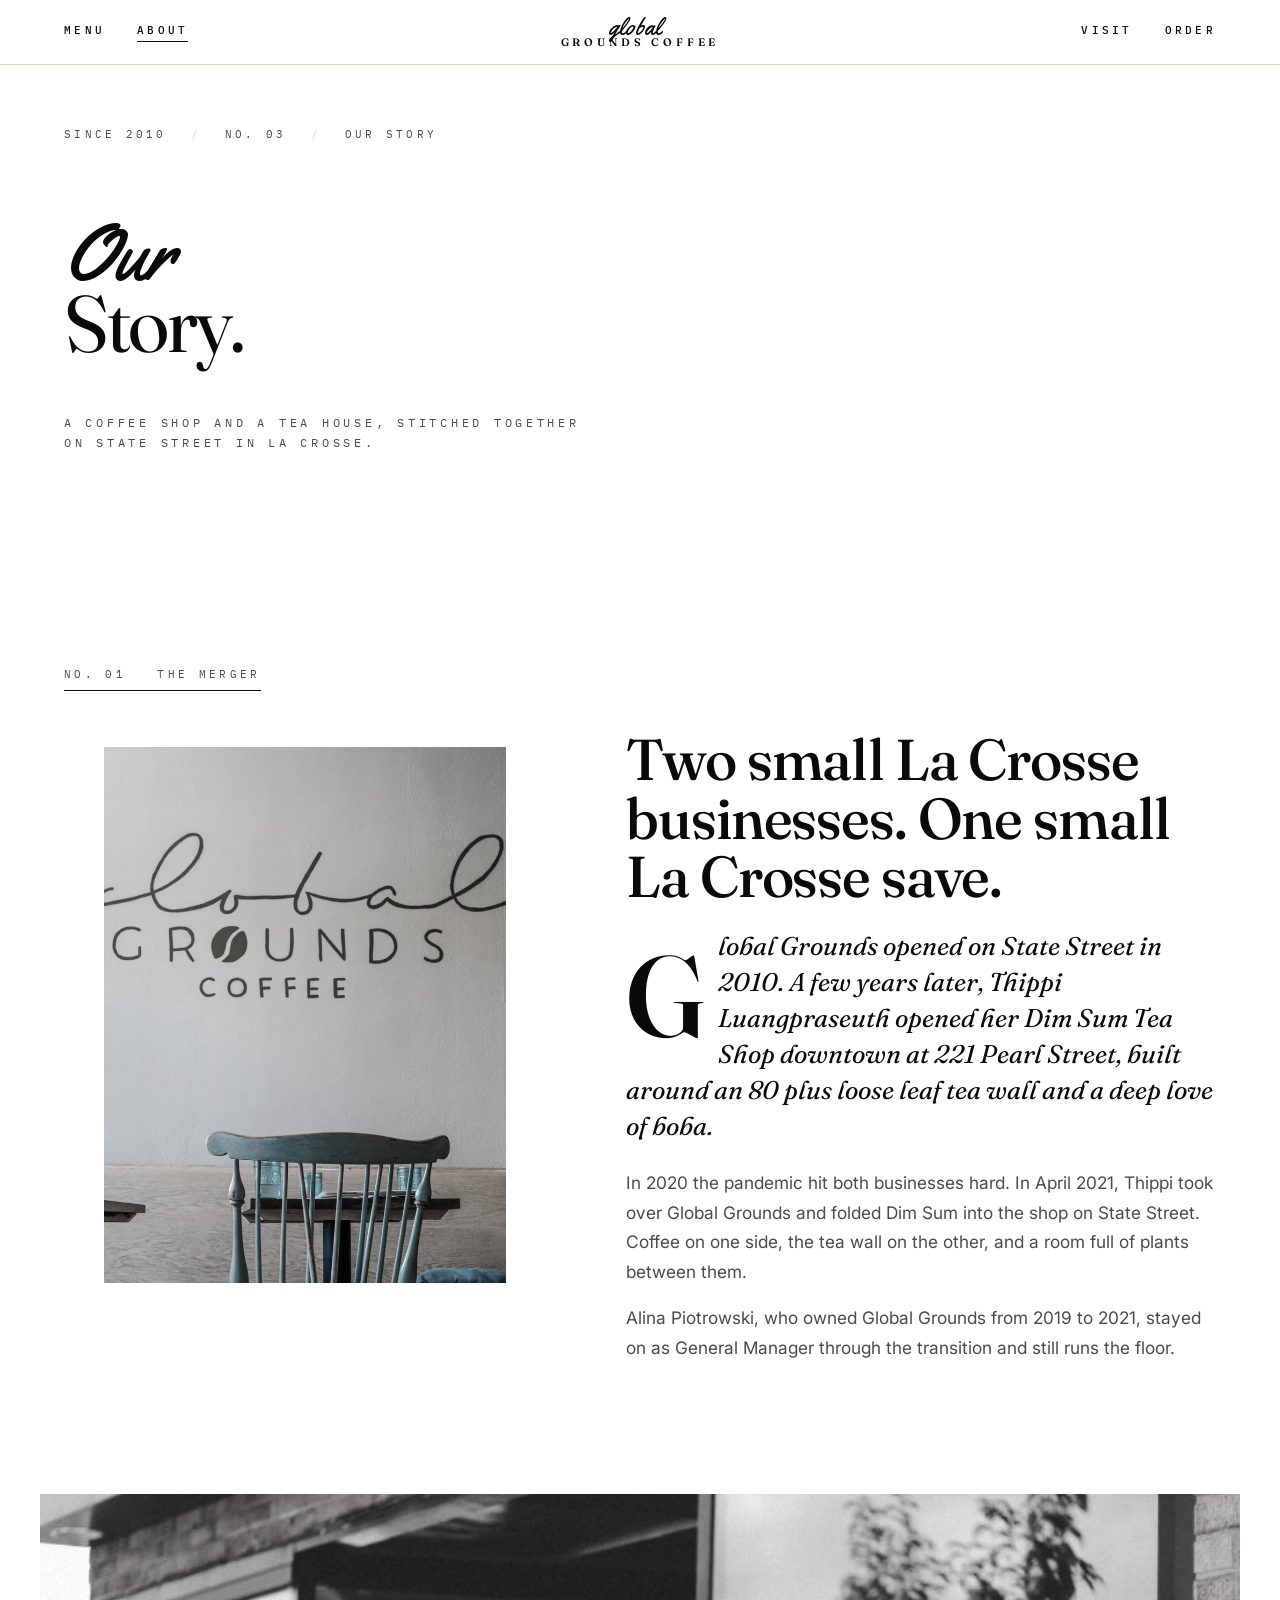
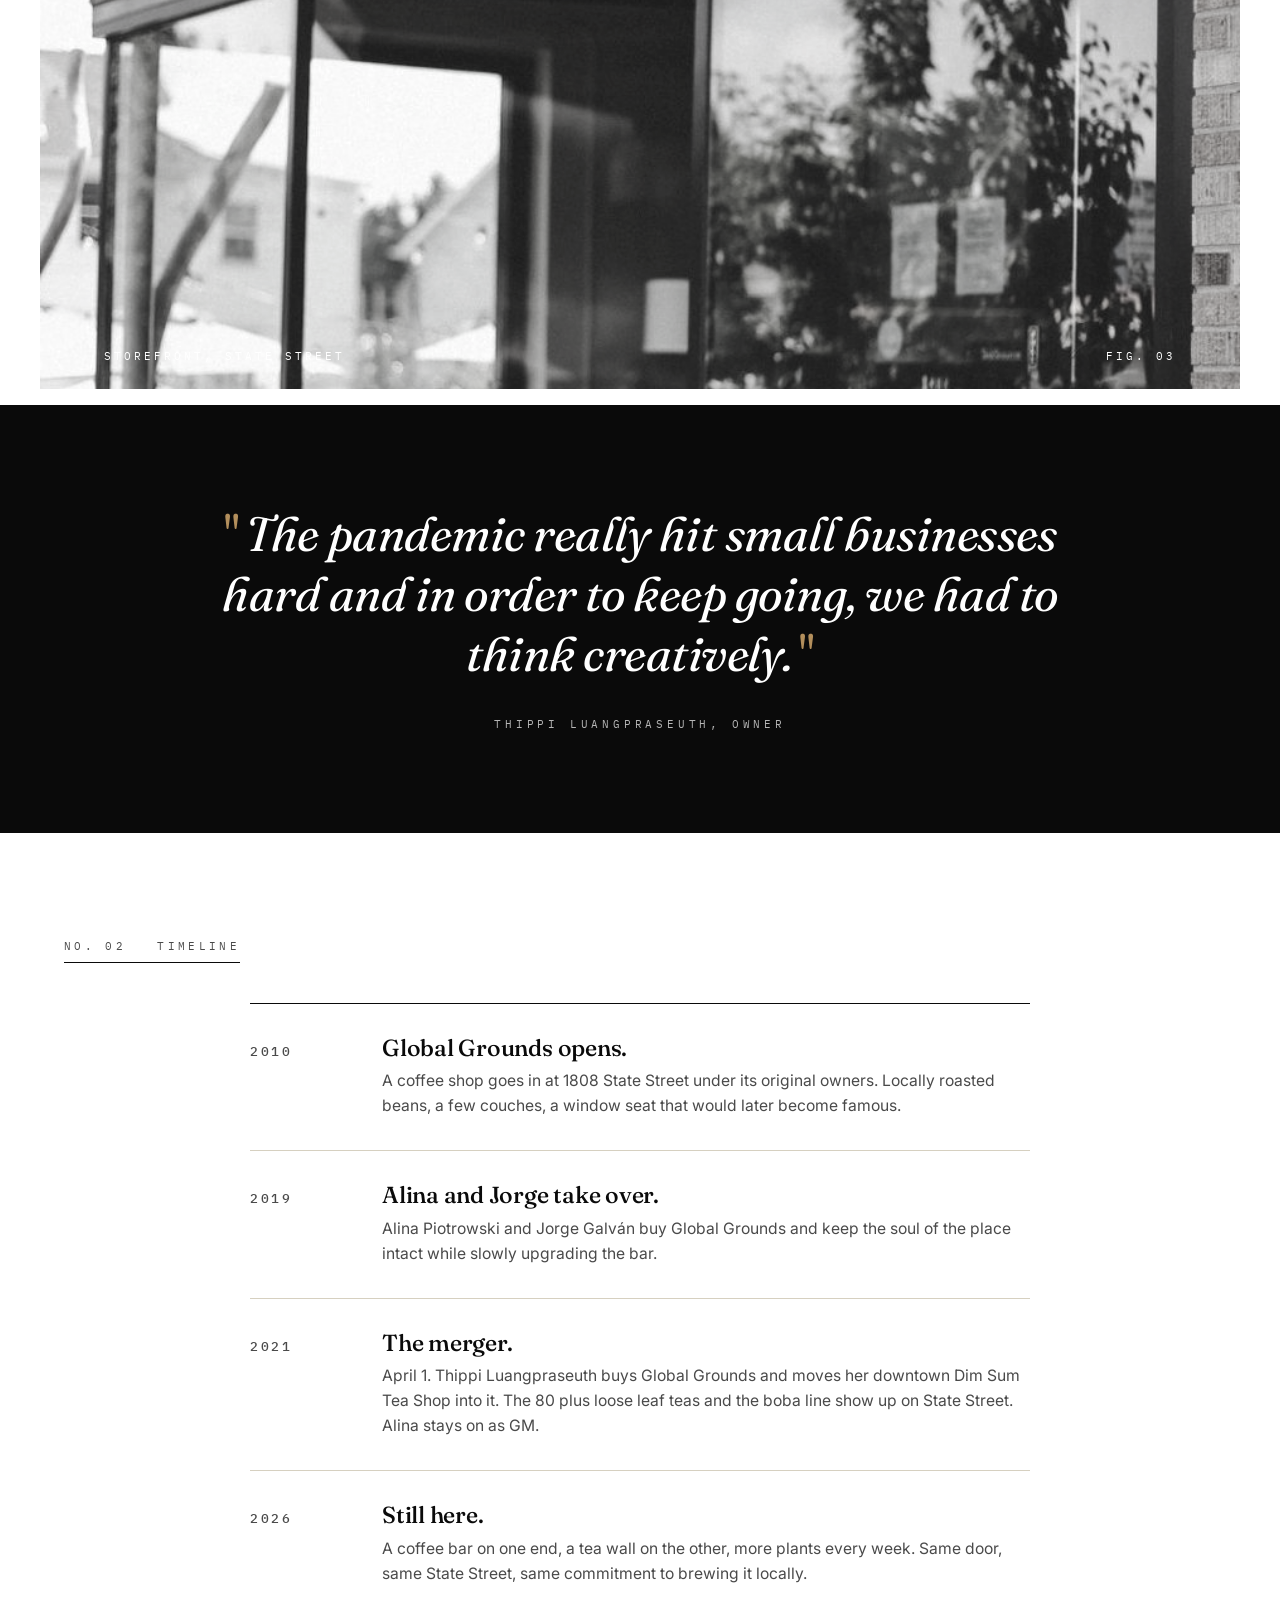
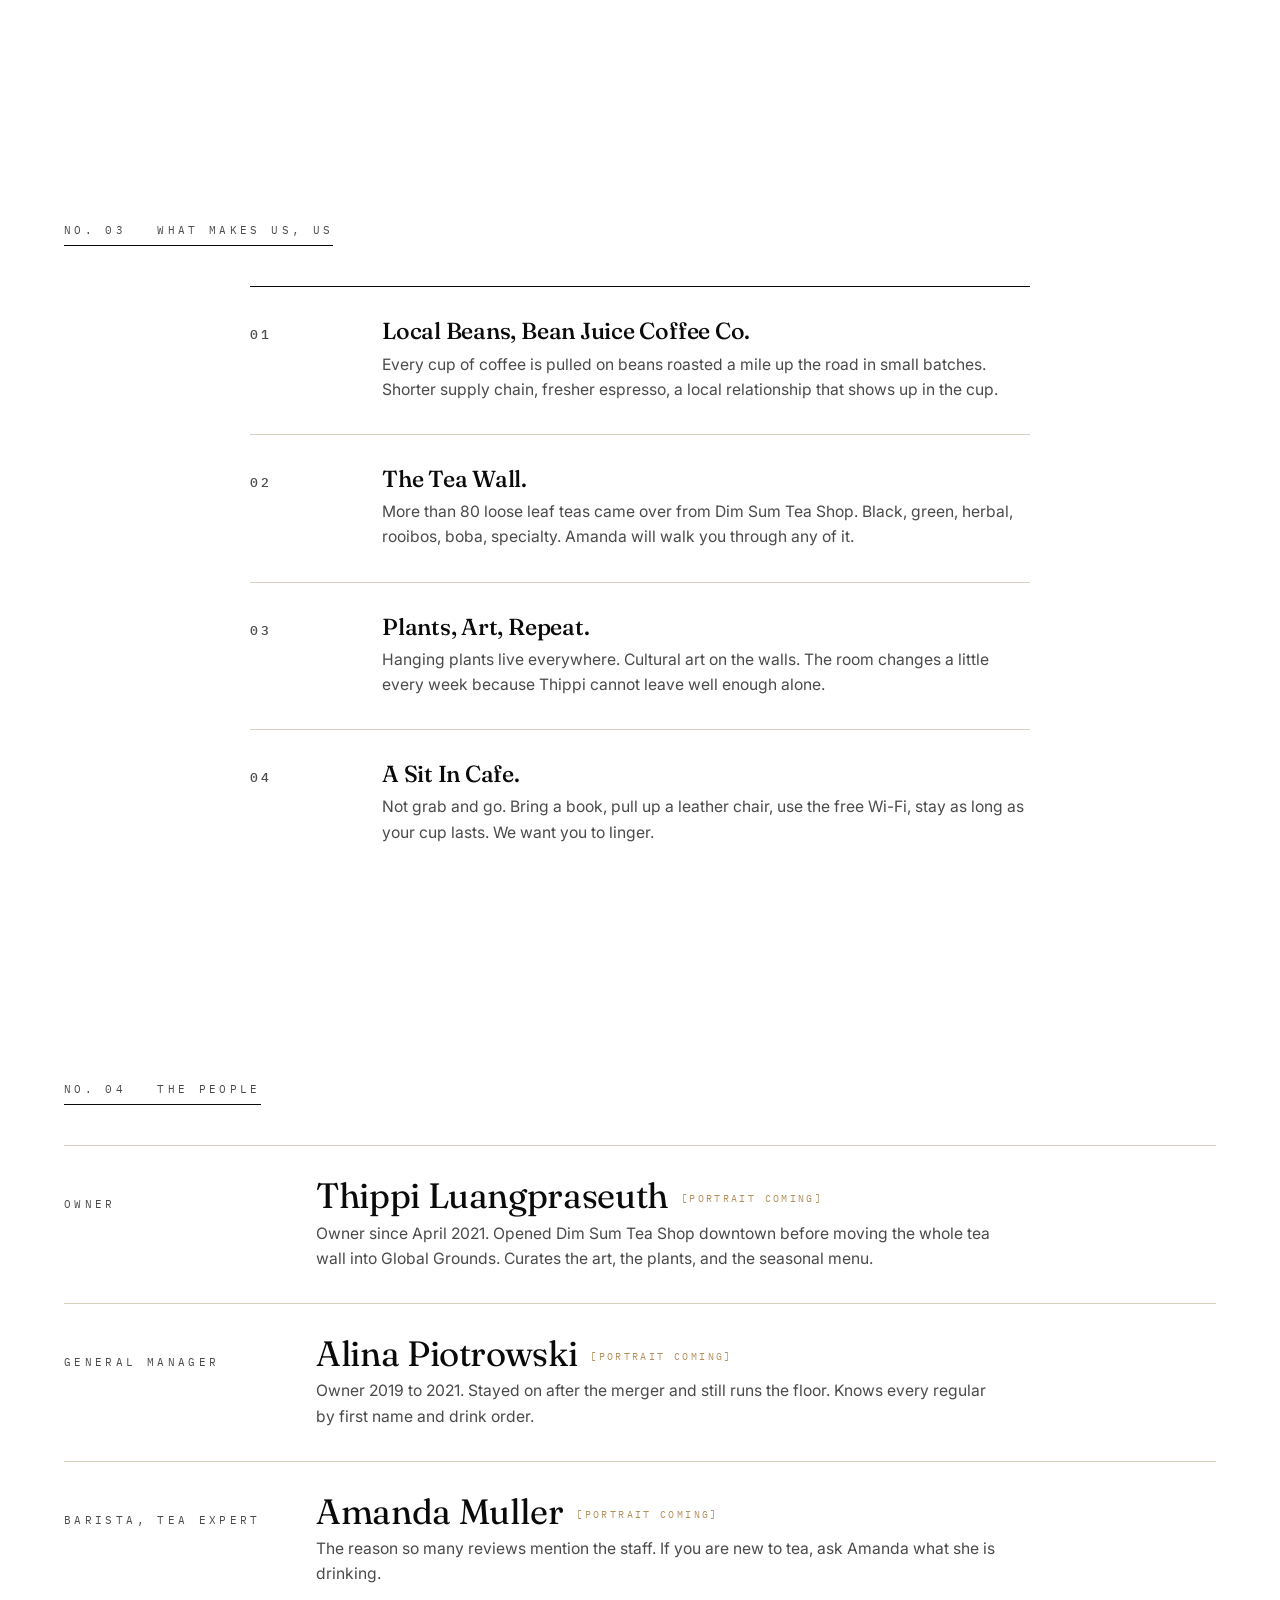
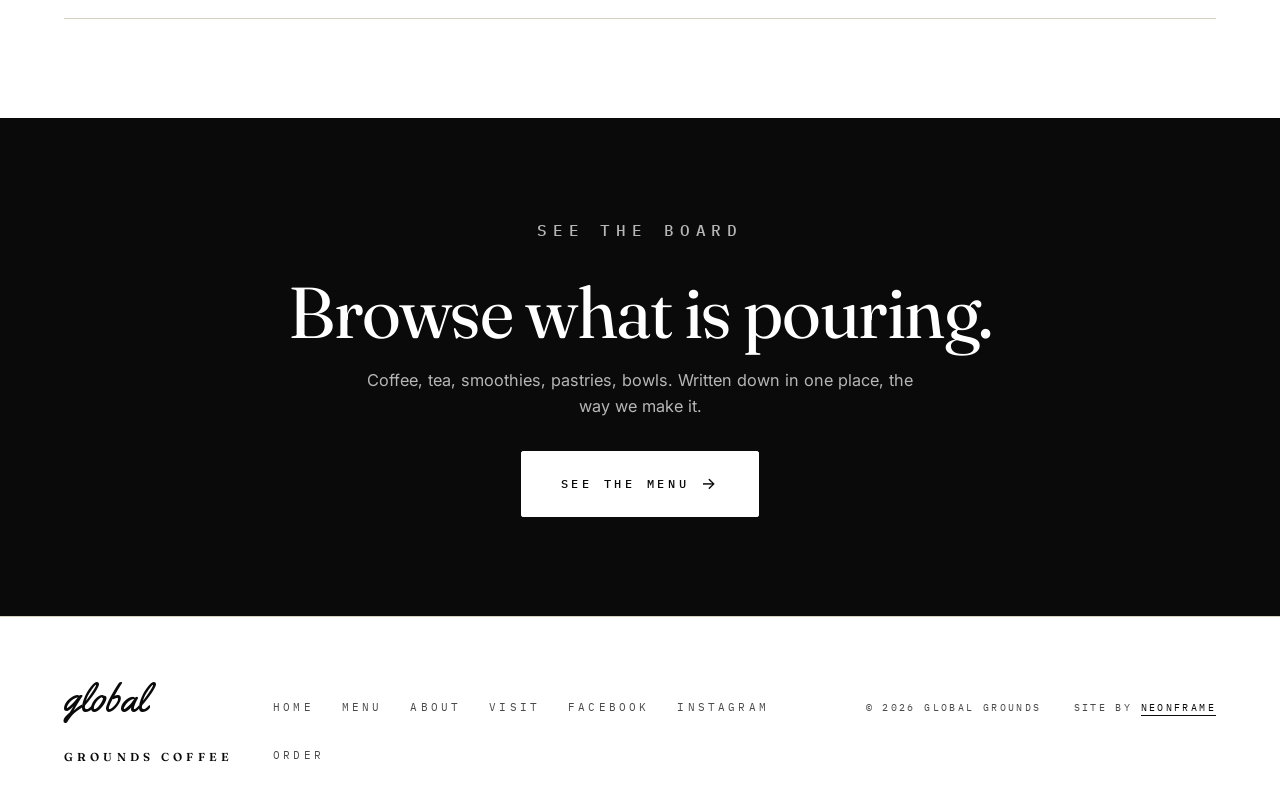
==== commit f0e9c9d6: "Replace grainy images with high-res Global Grounds originals Sourced real 1200 to 2000 pixel photogr" ====
--- a/about.html
+++ b/about.html
@@ -64,9 +64,9 @@
     <p class="section-num">No. 01 &nbsp; The Merger</p>
     <div class="editorial editorial--reverse">
       <figure class="editorial__photo">
-        <img width="952" height="1000" src="images/interior_chairs.jpg" alt="Interior of Global Grounds Coffee with leather armchairs" loading="lazy">
+        <img width="952" height="1000" src="images/interior_chairs.jpg" alt="Painted Global Grounds Coffee script logo on the interior wall with teal chairs" loading="lazy">
         <figcaption class="editorial__photo__caption">
-          <span>Window seats, 1808 State</span>
+          <span>The logo wall, 1808 State</span>
           <span>Fig. 02</span>
         </figcaption>
       </figure>
@@ -81,9 +81,9 @@
 </section>
 
 <figure class="full-photo rise">
-  <img width="952" height="1000" src="images/exterior.jpg" alt="Global Grounds Coffee exterior on State Street, La Crosse" loading="lazy">
+  <img width="952" height="1000" src="images/exterior.jpg" alt="Global Grounds Coffee storefront on State Street with brick facade and OPEN sign" loading="lazy">
   <figcaption class="full-photo__caption">
-    <span>State Street, La Crosse</span>
+    <span>Storefront, State Street</span>
     <span>Fig. 03</span>
   </figcaption>
 </figure>
--- a/style.css
+++ b/style.css
@@ -274,8 +274,9 @@
 /* ---------- Hero, asymmetric, editorial ---------- */
 .hero {
   position: relative;
-  min-height: 100vh;
-  padding: clamp(7rem, 15vh, 10rem) var(--gutter) 3rem;
+  min-height: 100svh;
+  max-height: 100vh;
+  padding: clamp(5.5rem, 11vh, 8rem) var(--gutter) clamp(2rem, 5vh, 3.5rem);
   color: var(--paper);
   overflow: hidden;
   display: flex;
@@ -330,8 +331,8 @@
 .hero__headline {
   font-family: var(--font-display);
   font-weight: 400;
-  font-size: clamp(3.2rem, 11vw, 9rem);
-  line-height: 0.88;
+  font-size: clamp(2.6rem, 8.4vw, 6.5rem);
+  line-height: 0.95;
   letter-spacing: -0.03em;
   color: var(--paper);
   margin: 0 0 1.25rem;
@@ -361,10 +362,13 @@
 }
 
 .hero--compact {
-  min-height: 70vh;
+  min-height: auto;
+  max-height: none;
+  padding-top: clamp(7rem, 14vh, 10rem);
+  padding-bottom: clamp(4rem, 8vh, 6rem);
 }
 .hero--compact .hero__headline {
-  font-size: clamp(2.6rem, 8vw, 6.5rem);
+  font-size: clamp(2.4rem, 6.4vw, 5rem);
 }
 .hero--compact .hero__bg { filter: grayscale(0.95) contrast(1.15) brightness(0.9); }
 
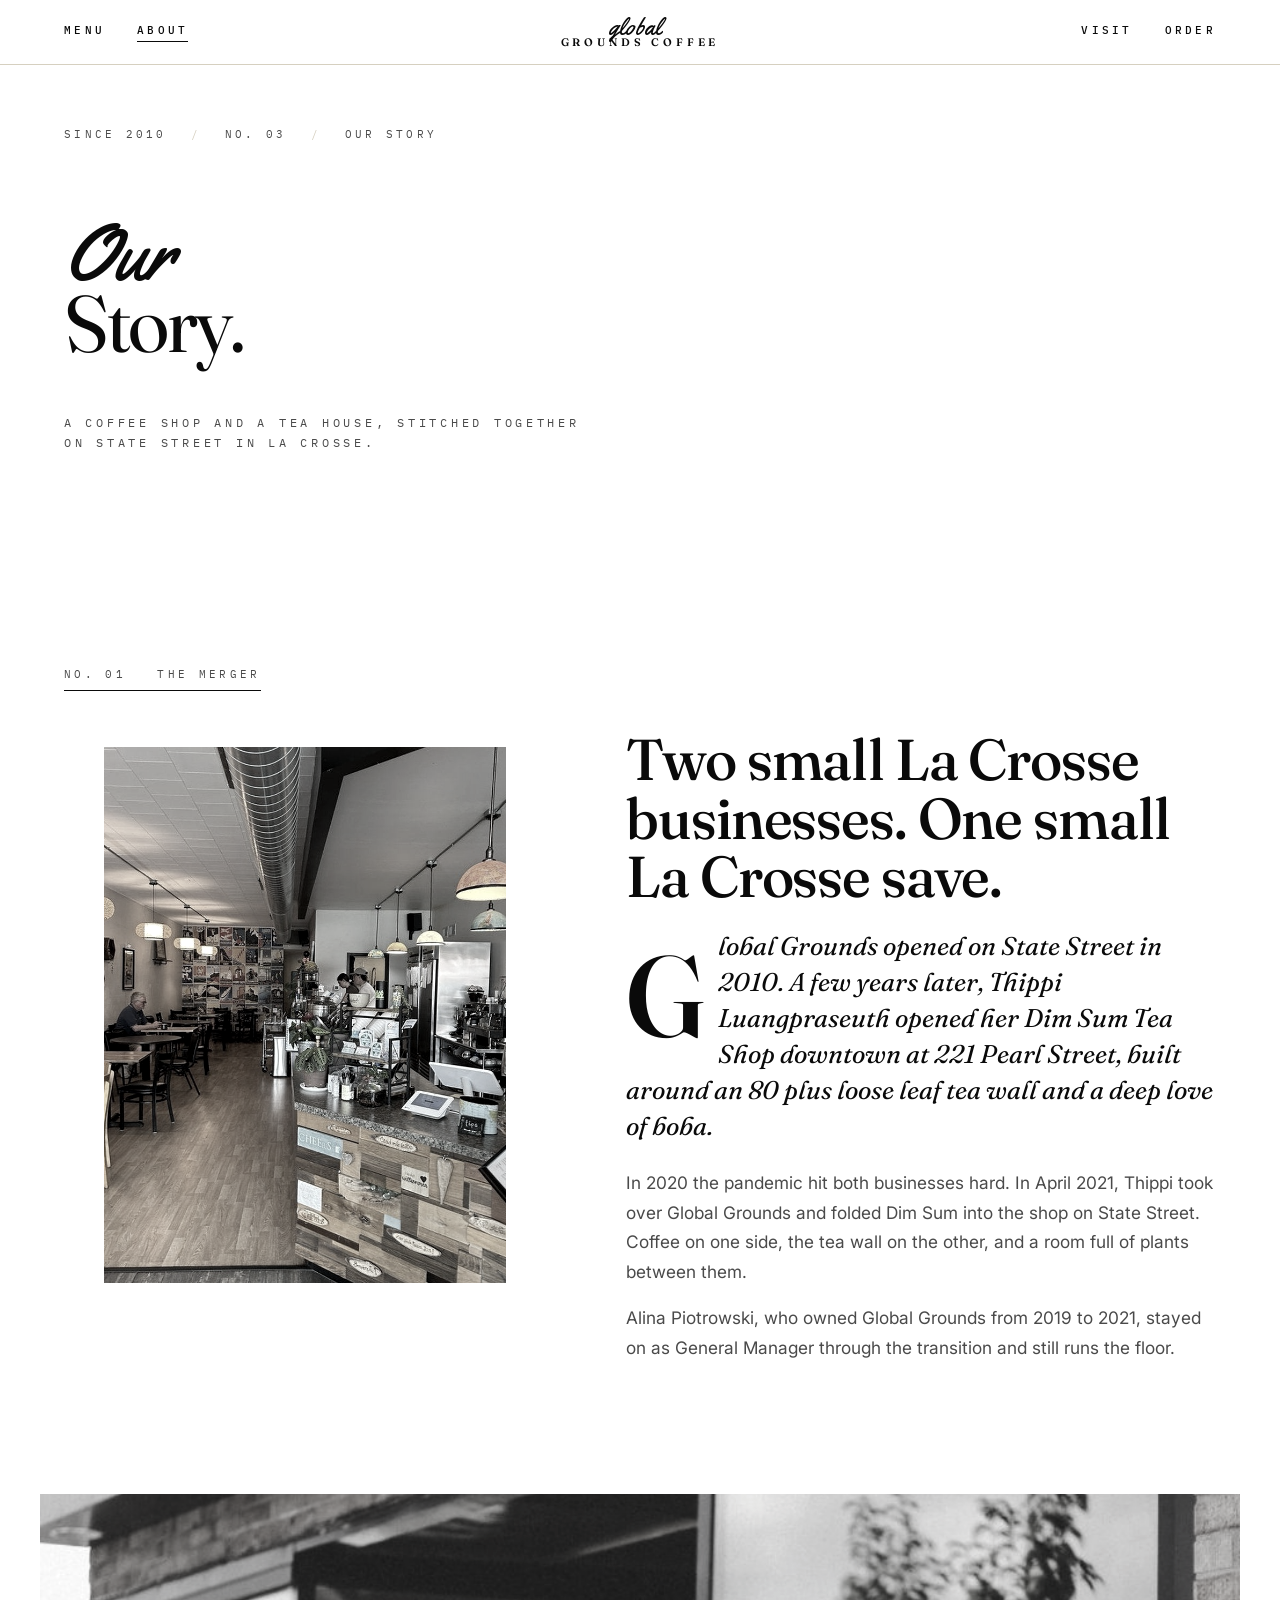
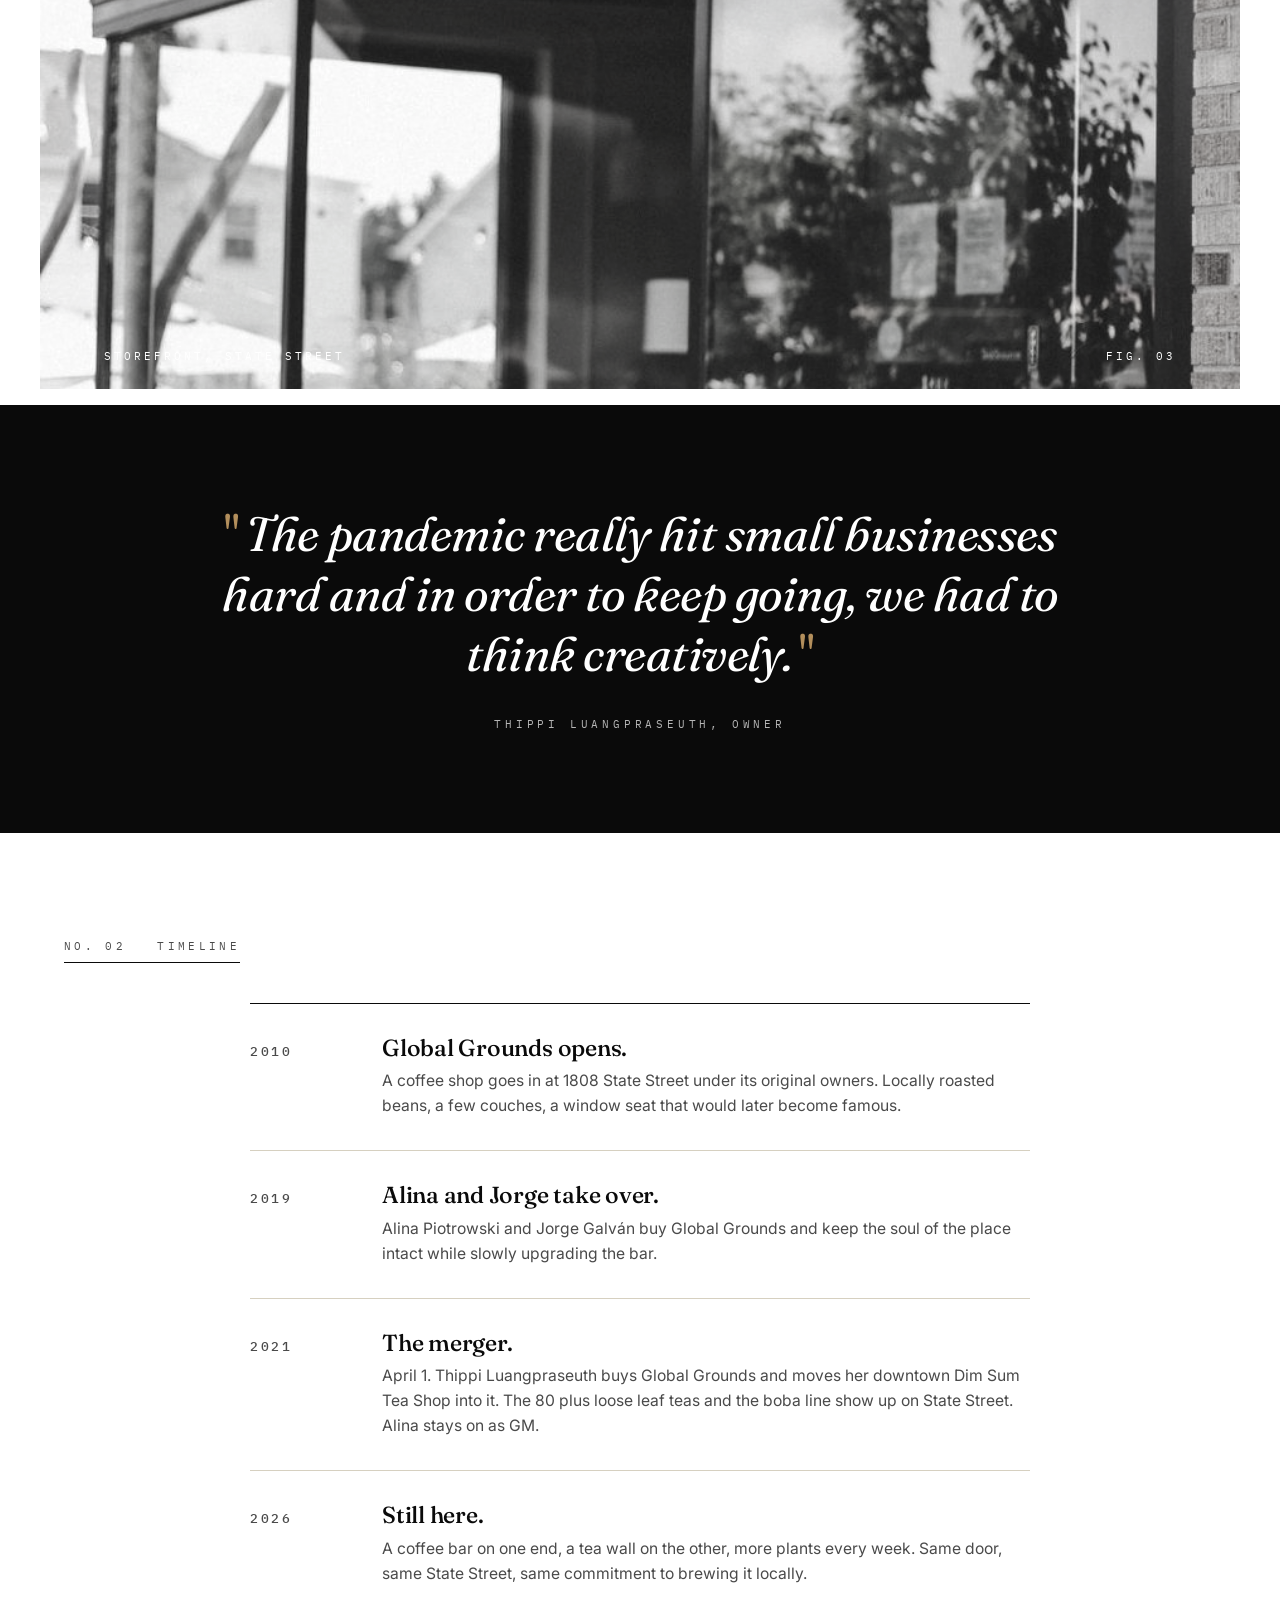
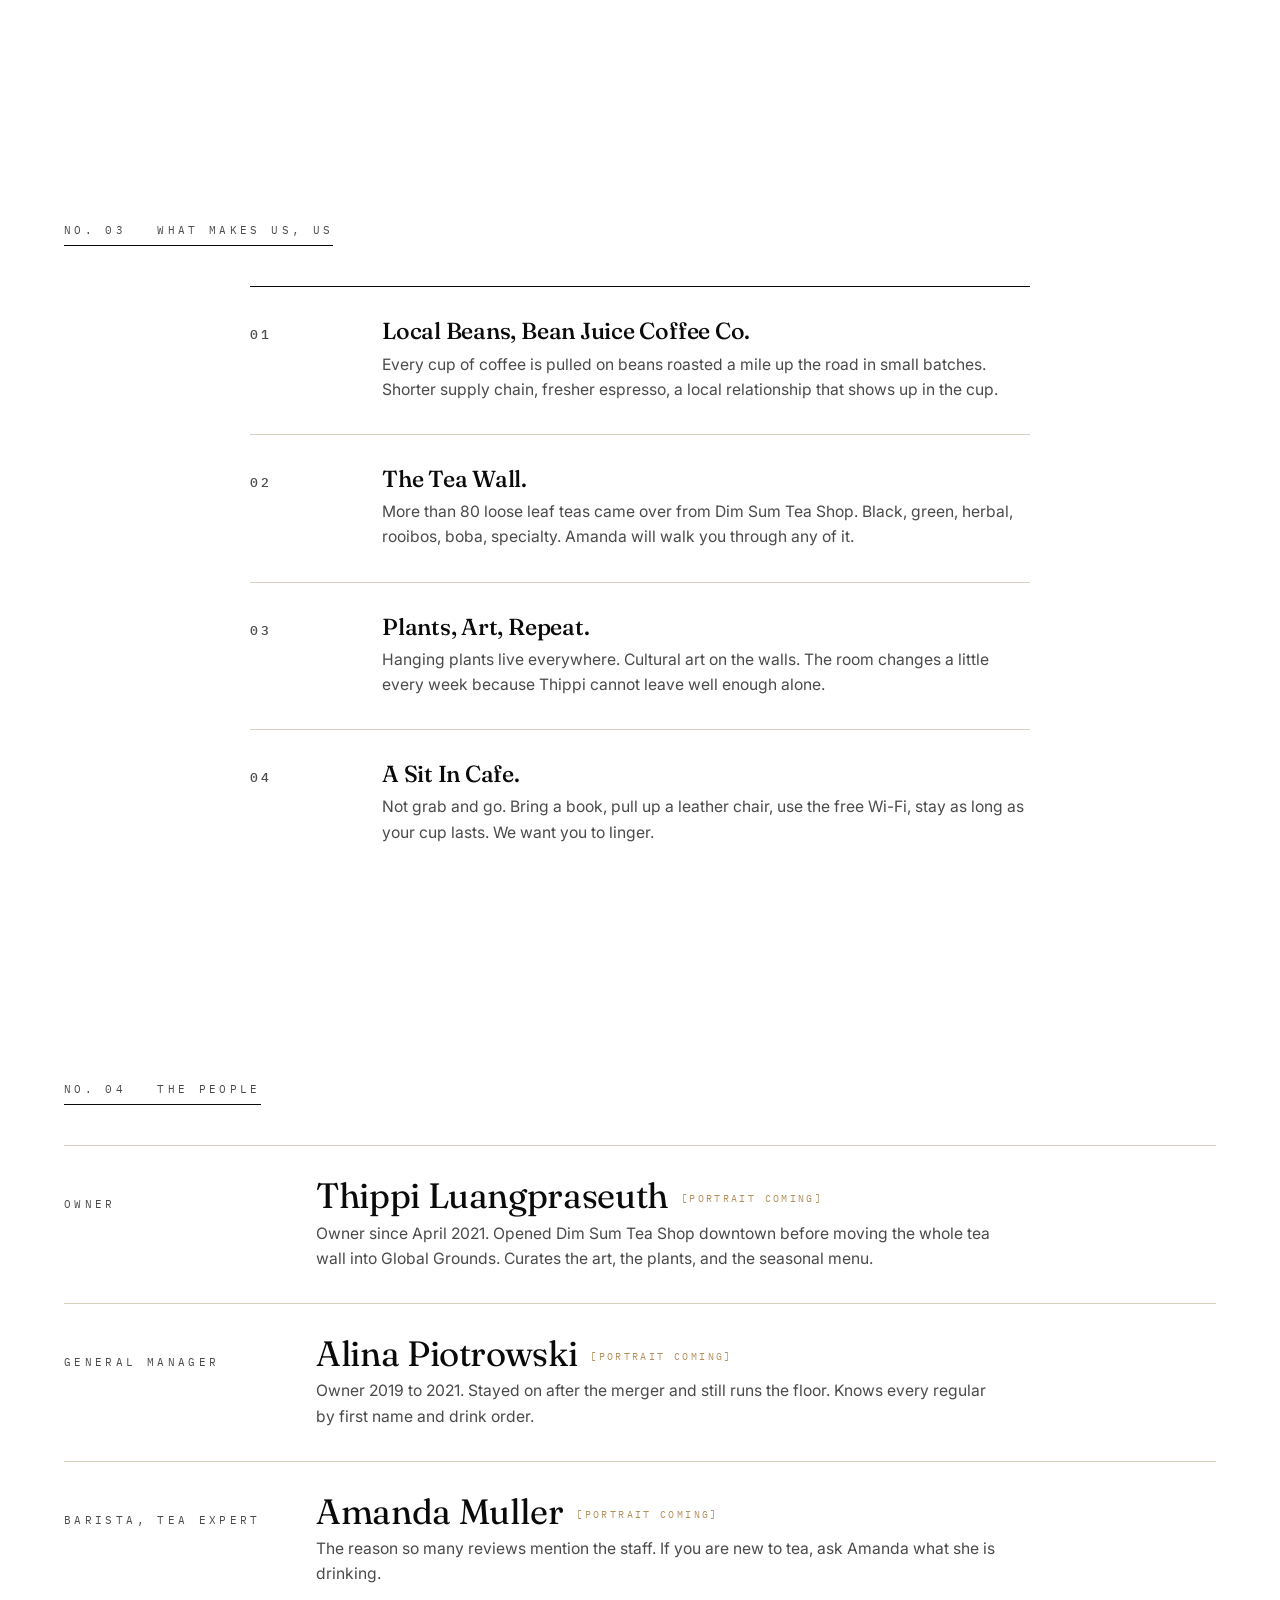
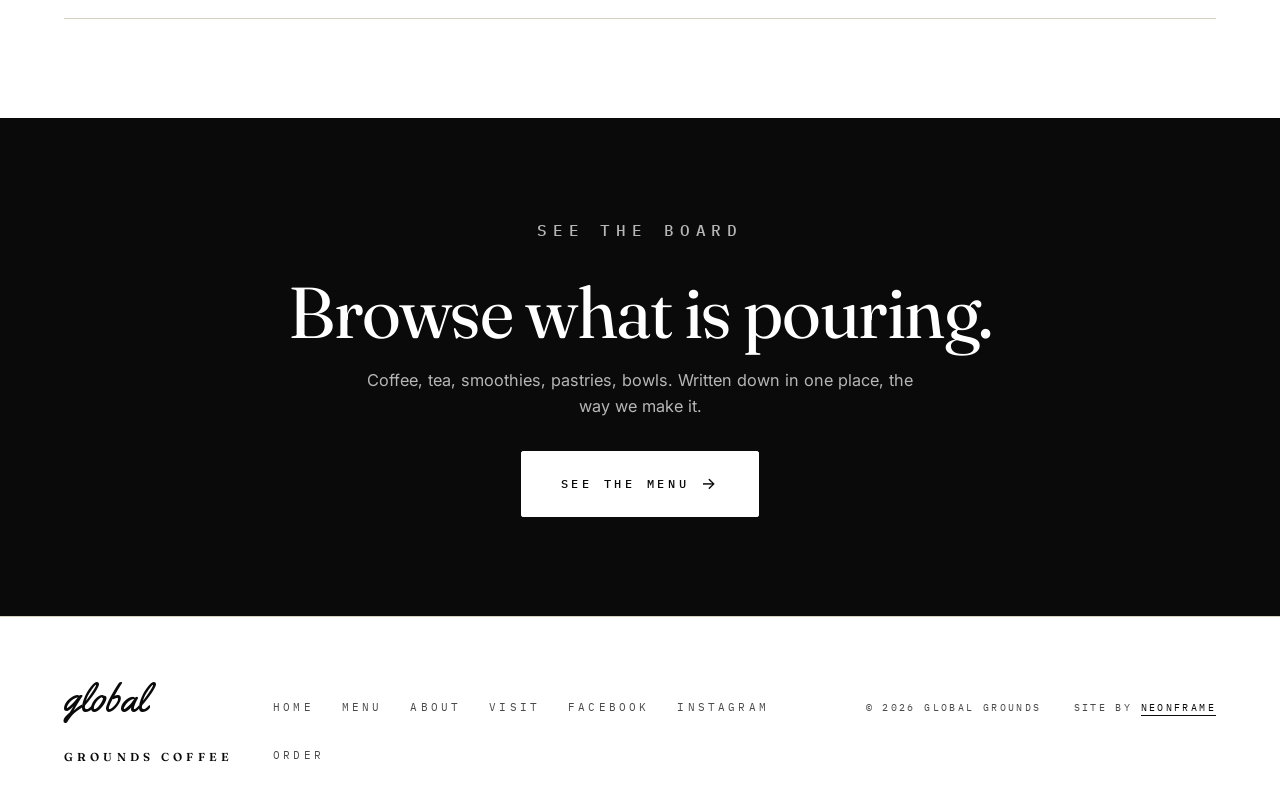
==== commit 9daf62a1: "Swap logo wall crop for a proper cafe interior shot The portrait crop of the logo wall sat awkwardly" ====
--- a/about.html
+++ b/about.html
@@ -64,9 +64,9 @@
     <p class="section-num">No. 01 &nbsp; The Merger</p>
     <div class="editorial editorial--reverse">
       <figure class="editorial__photo">
-        <img width="952" height="1000" src="images/interior_chairs.jpg" alt="Painted Global Grounds Coffee script logo on the interior wall with teal chairs" loading="lazy">
+        <img width="952" height="1000" src="images/interior_chairs.jpg" alt="Global Grounds Coffee interior, travel poster wall on the left, pendant lamps, reclaimed wood counter" loading="lazy">
         <figcaption class="editorial__photo__caption">
-          <span>The logo wall, 1808 State</span>
+          <span>The floor, 1808 State</span>
           <span>Fig. 02</span>
         </figcaption>
       </figure>
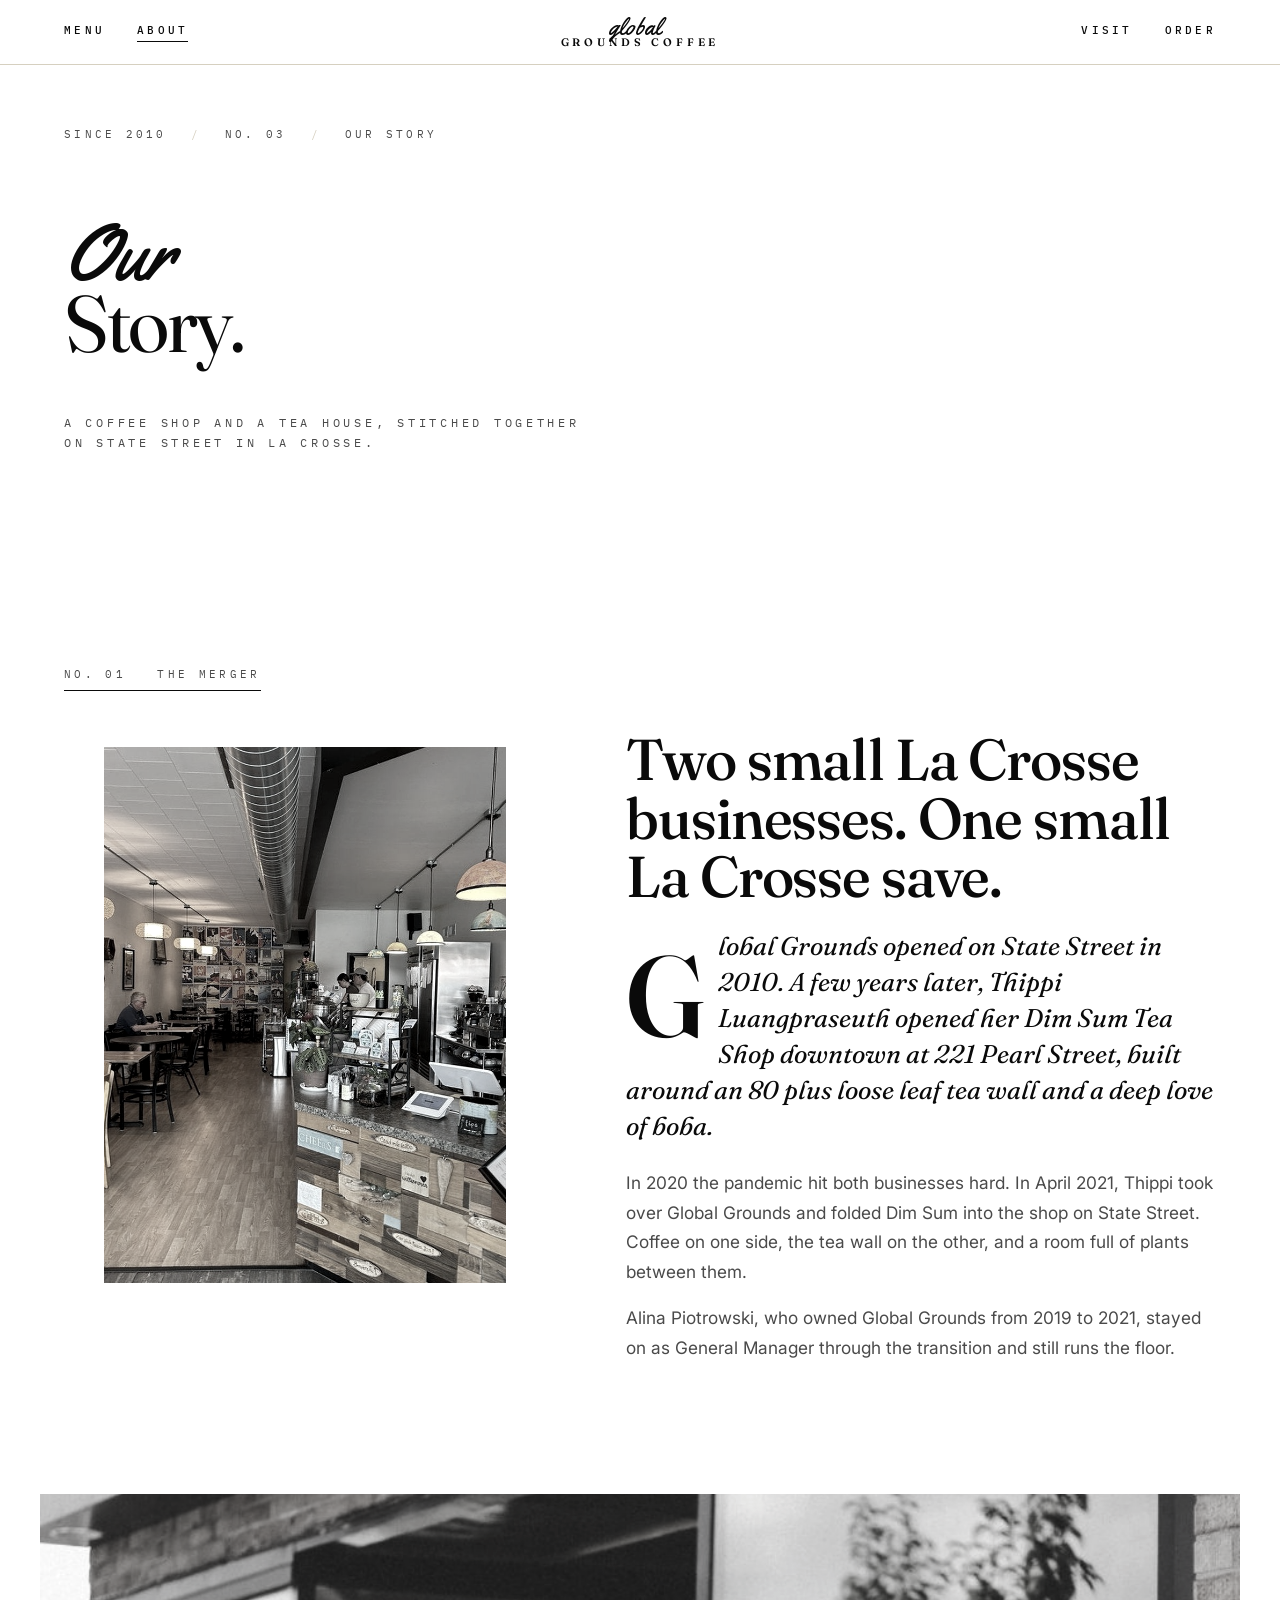
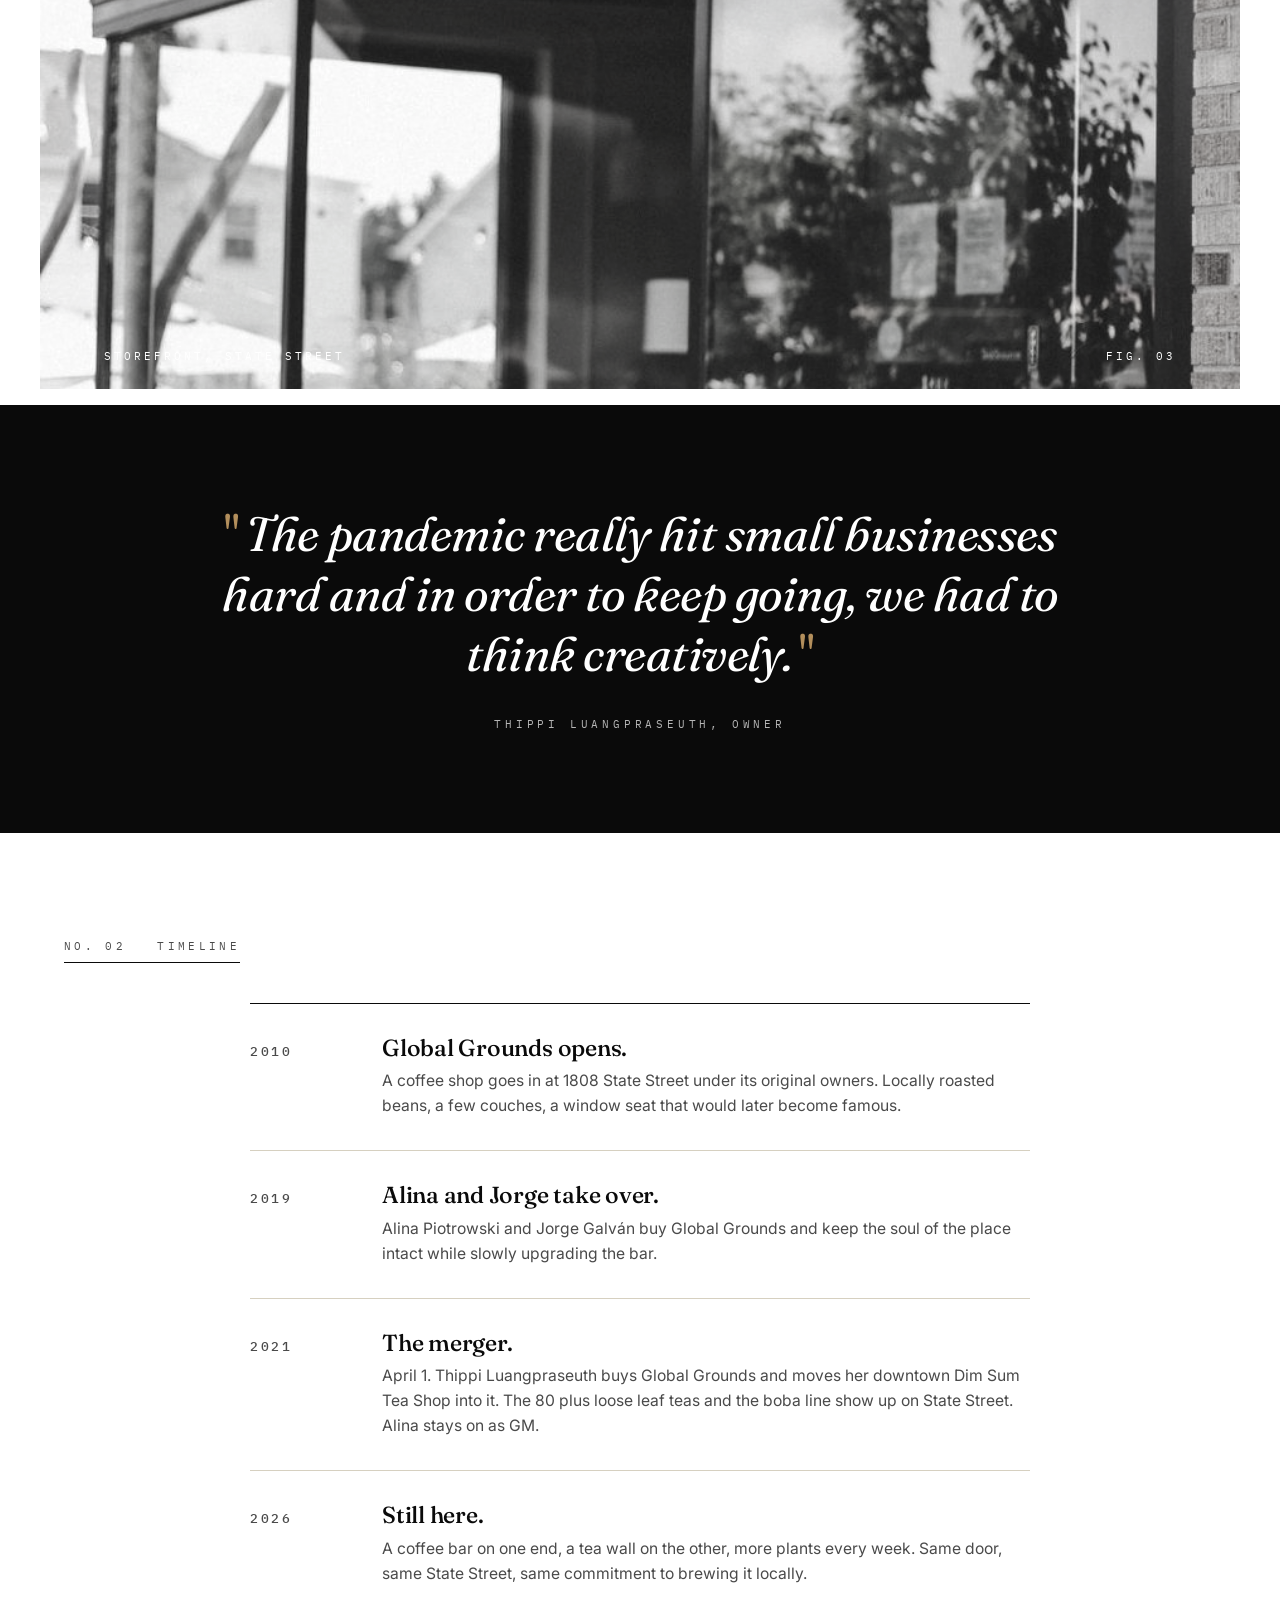
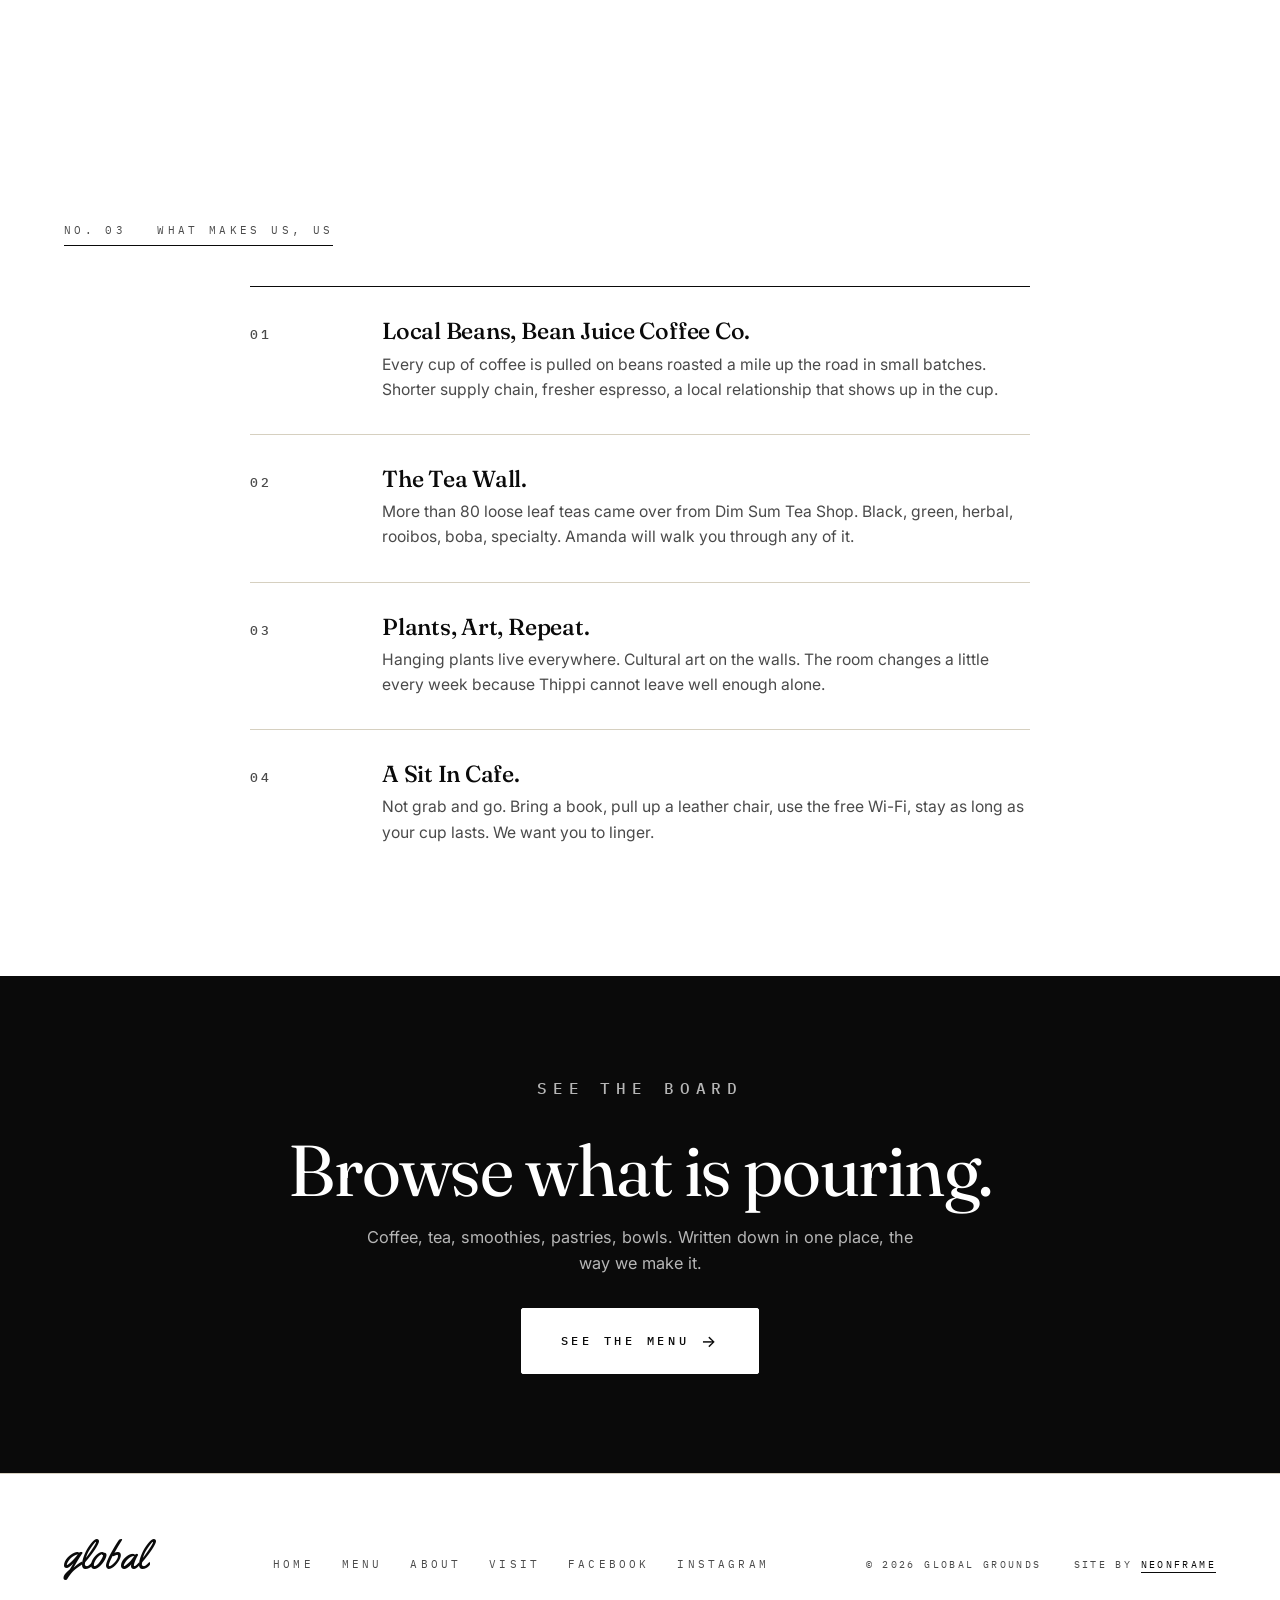
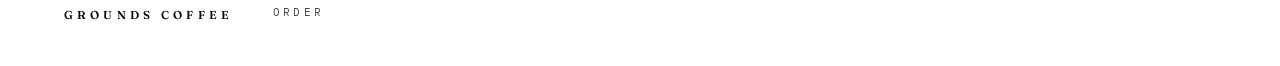
==== commit c71b7f0d: "Remove the team section from About until we have real photos" ====
--- a/about.html
+++ b/about.html
@@ -167,35 +167,6 @@
   </div>
 </section>
 
-<section class="section section--paper rise" id="crew">
-  <div class="section__inner">
-    <p class="section-num">No. 04 &nbsp; The People</p>
-    <div class="team">
-      <div class="team__row is-placeholder">
-        <span class="team__role">Owner</span>
-        <div>
-          <h3 class="team__name">Thippi Luangpraseuth</h3>
-          <p class="team__bio">Owner since April 2021. Opened Dim Sum Tea Shop downtown before moving the whole tea wall into Global Grounds. Curates the art, the plants, and the seasonal menu.</p>
-        </div>
-      </div>
-      <div class="team__row is-placeholder">
-        <span class="team__role">General Manager</span>
-        <div>
-          <h3 class="team__name">Alina Piotrowski</h3>
-          <p class="team__bio">Owner 2019 to 2021. Stayed on after the merger and still runs the floor. Knows every regular by first name and drink order.</p>
-        </div>
-      </div>
-      <div class="team__row is-placeholder">
-        <span class="team__role">Barista, Tea Expert</span>
-        <div>
-          <h3 class="team__name">Amanda Muller</h3>
-          <p class="team__bio">The reason so many reviews mention the staff. If you are new to tea, ask Amanda what she is drinking.</p>
-        </div>
-      </div>
-    </div>
-  </div>
-</section>
-
 <section class="visit-band rise" id="see-menu">
   <p class="eyebrow eyebrow--paper">See the Board</p>
   <h2>Browse what is pouring.</h2>
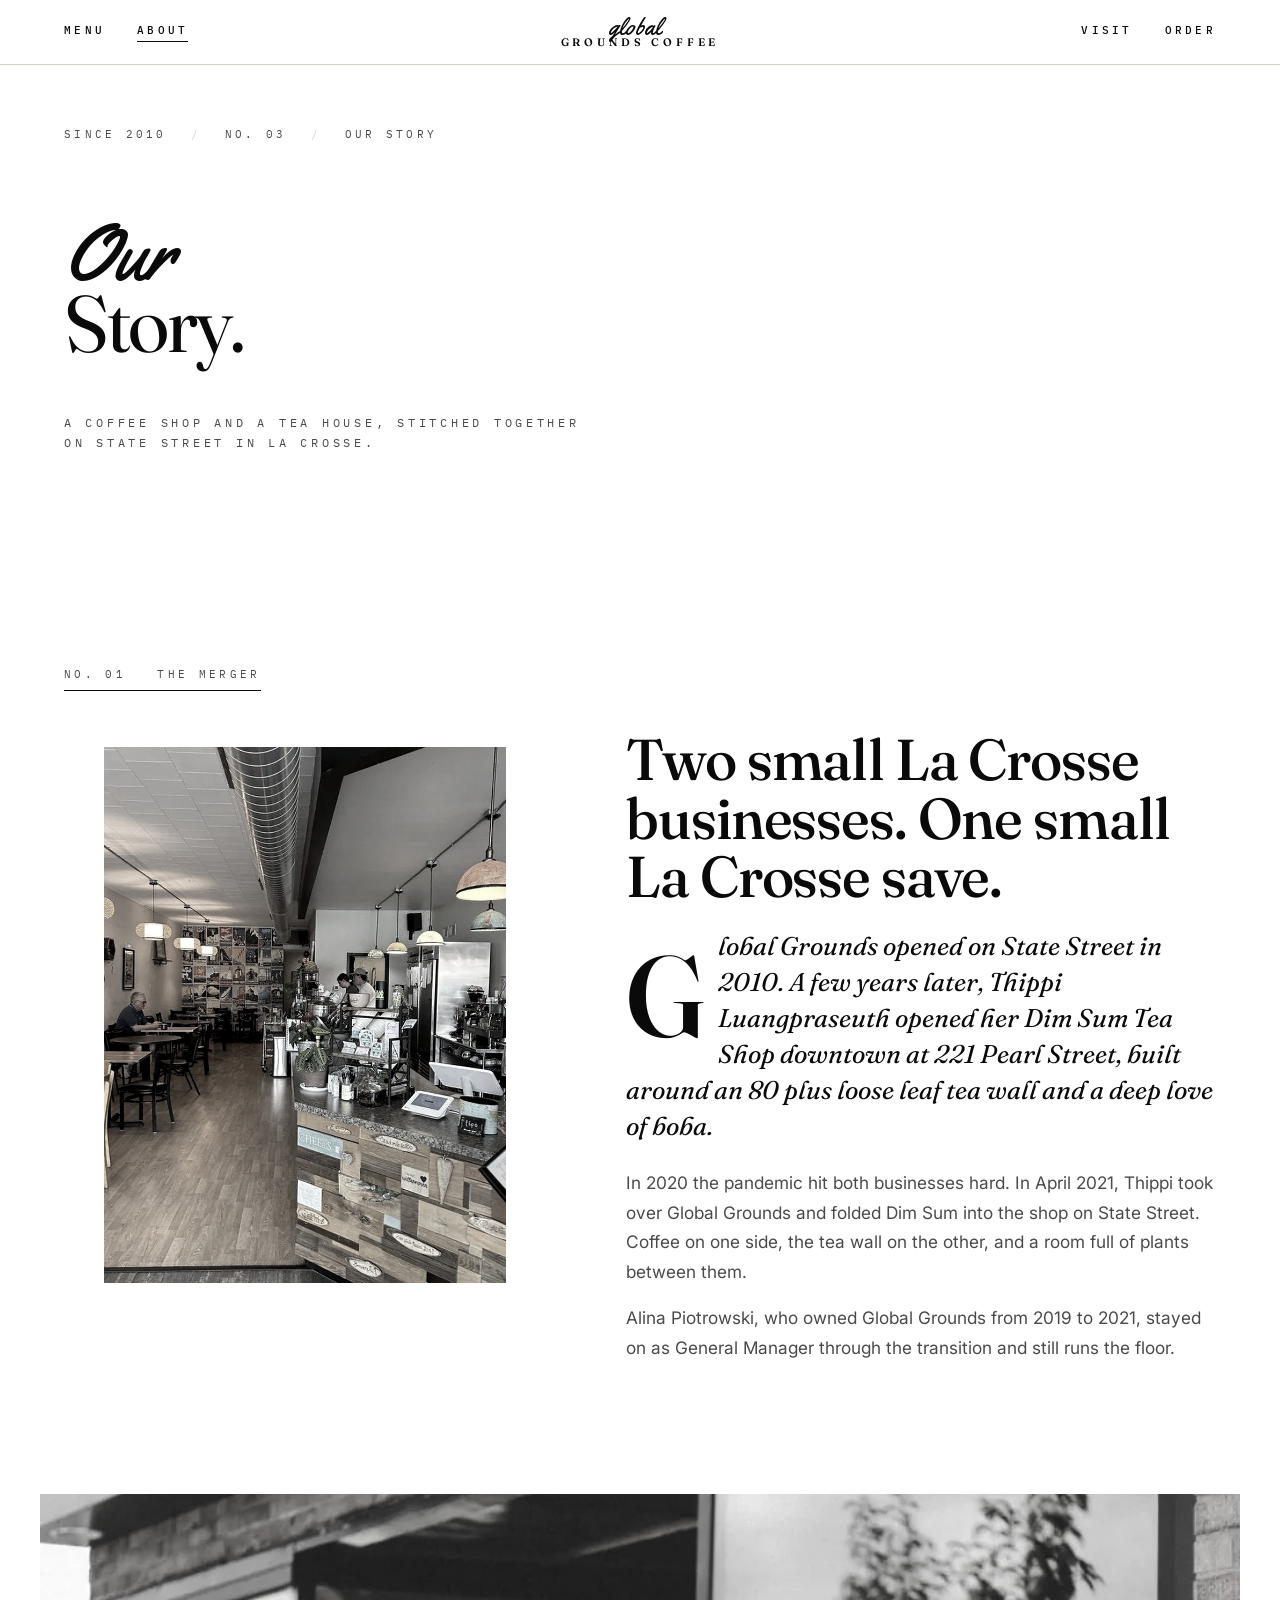
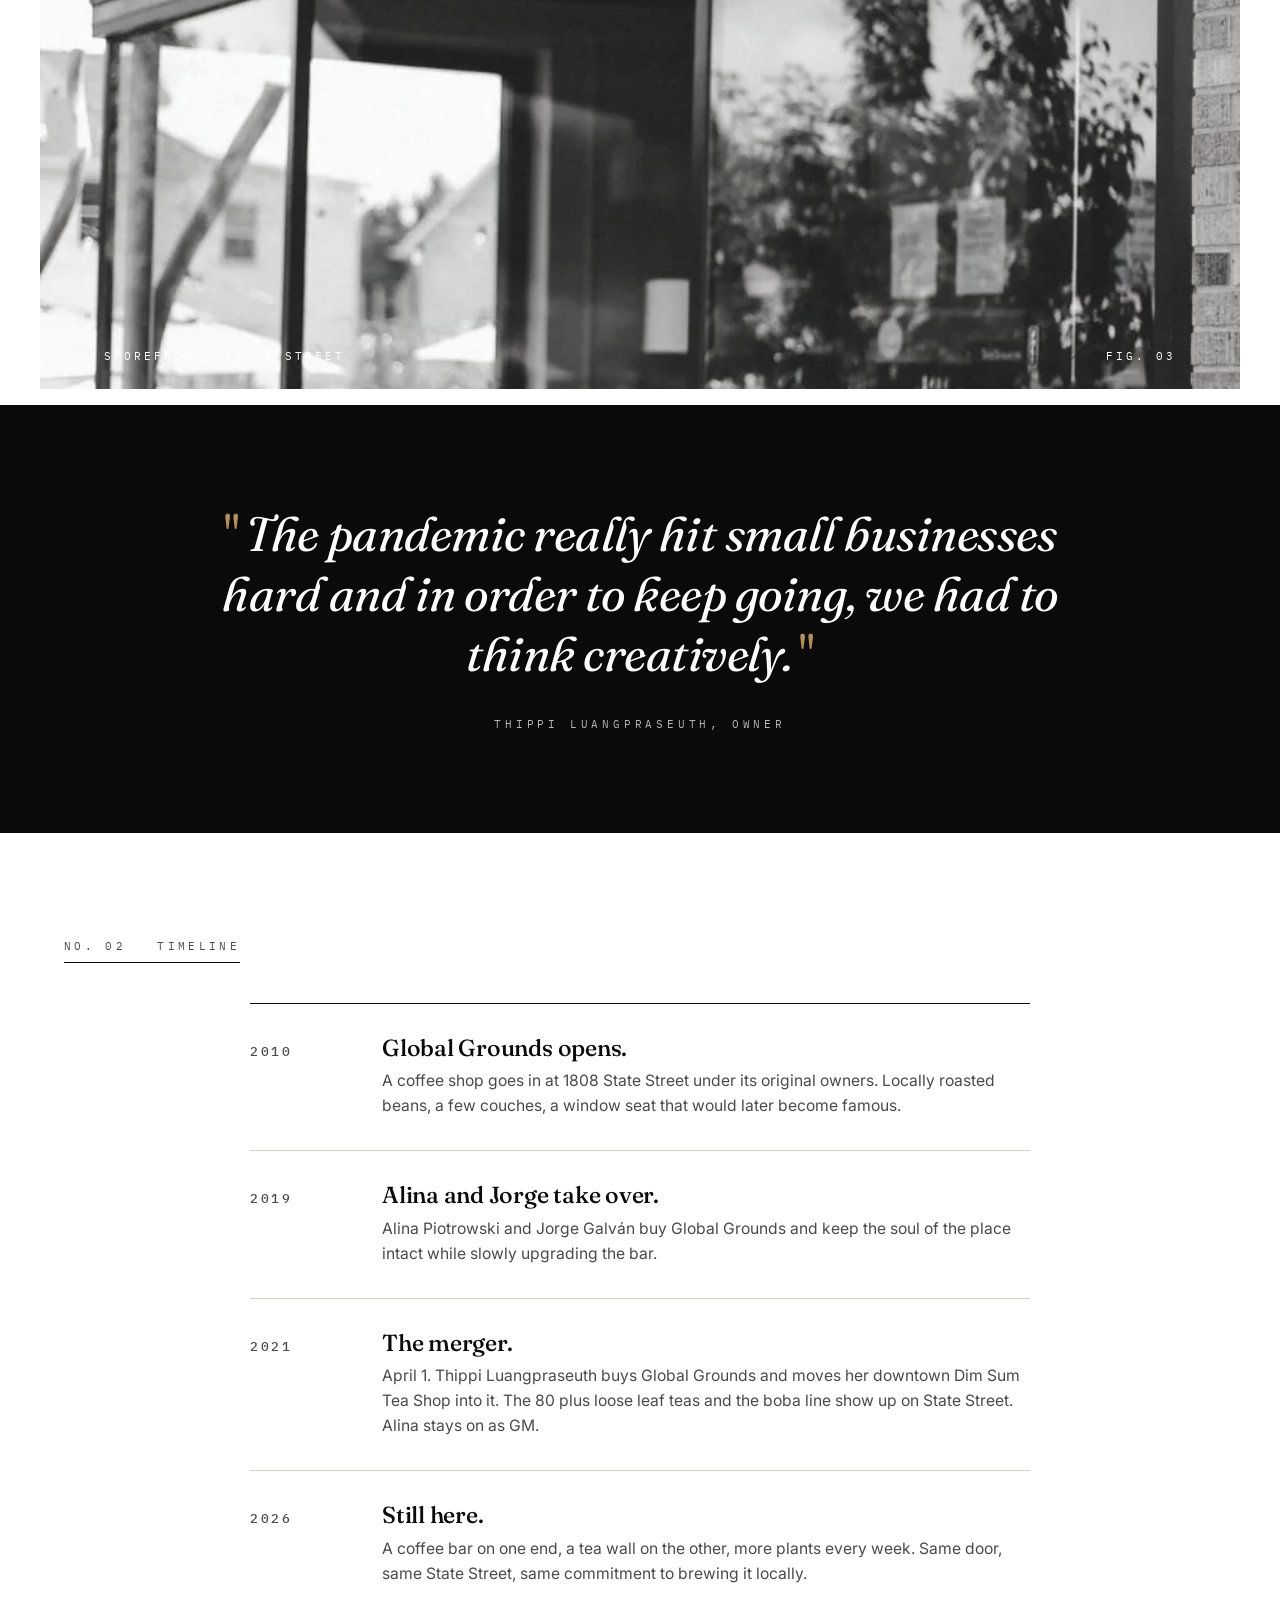
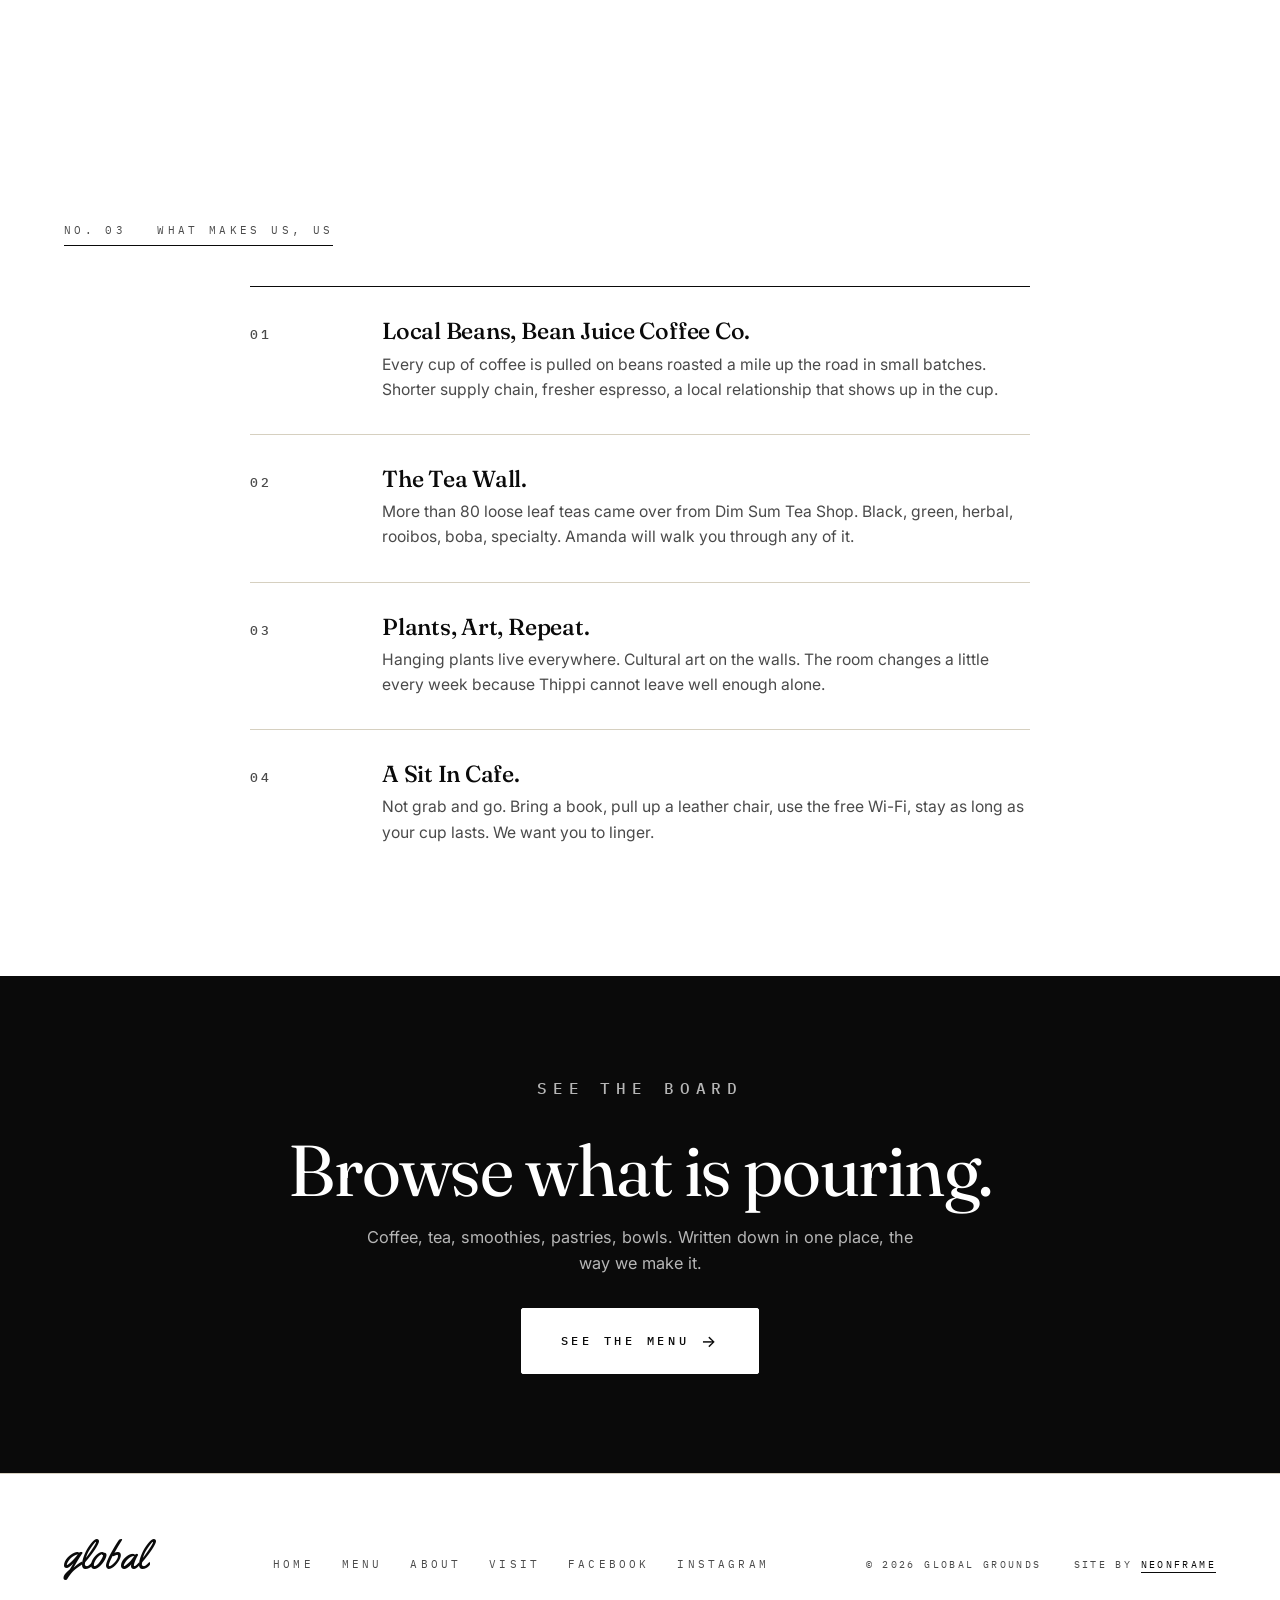
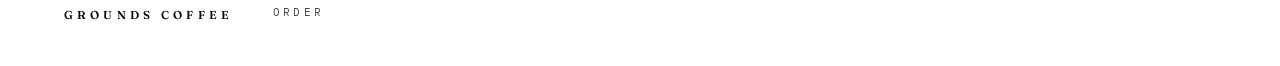
==== commit 9bc01b7d: "Mobile perf and a11y pass Ship 800px hero background variants with preload media queries and route d" ====
--- a/about.html
+++ b/about.html
@@ -64,7 +64,10 @@
     <p class="section-num">No. 01 &nbsp; The Merger</p>
     <div class="editorial editorial--reverse">
       <figure class="editorial__photo">
-        <img width="952" height="1000" src="images/interior_chairs.jpg" alt="Global Grounds Coffee interior, travel poster wall on the left, pendant lamps, reclaimed wood counter" loading="lazy">
+        <picture>
+          <source srcset="images/interior_chairs.webp" type="image/webp">
+          <img width="952" height="1000" src="images/interior_chairs.jpg" alt="Global Grounds Coffee interior, travel poster wall on the left, pendant lamps, reclaimed wood counter" loading="lazy" decoding="async">
+        </picture>
         <figcaption class="editorial__photo__caption">
           <span>The floor, 1808 State</span>
           <span>Fig. 02</span>
@@ -81,7 +84,10 @@
 </section>
 
 <figure class="full-photo rise">
-  <img width="952" height="1000" src="images/exterior.jpg" alt="Global Grounds Coffee storefront on State Street with brick facade and OPEN sign" loading="lazy">
+  <picture>
+    <source srcset="images/exterior.webp" type="image/webp">
+    <img width="952" height="1000" src="images/exterior.jpg" alt="Global Grounds Coffee storefront on State Street with brick facade and OPEN sign" loading="lazy" decoding="async">
+  </picture>
   <figcaption class="full-photo__caption">
     <span>Storefront, State Street</span>
     <span>Fig. 03</span>
--- a/style.css
+++ b/style.css
@@ -70,6 +70,18 @@
 }
 p { margin: 0 0 1em; }
 a { color: inherit; text-decoration: none; }
+
+:focus { outline: none; }
+:focus-visible {
+  outline: 2px solid var(--brass);
+  outline-offset: 3px;
+  border-radius: 2px;
+}
+.hero :focus-visible,
+.nav--scrolled :focus-visible,
+.foot :focus-visible {
+  outline-color: #FFE9B8;
+}
 
 hr.rule {
   border: 0;
@@ -293,12 +305,20 @@
   transform: translate3d(0, var(--parallax-y, 0), 0);
   transition: transform 0.12s linear;
 }
+.hero__bg--home  { background-image: url('images/hero_interior-800.webp'); }
+.hero__bg--menu  { background-image: url('images/food_cup_bowl-800.webp'); }
+.hero__bg--visit { background-image: url('images/storefront_sign-800.webp'); }
+@media (min-width: 900px) {
+  .hero__bg--home  { background-image: url('images/hero_interior.webp'); }
+  .hero__bg--menu  { background-image: url('images/food_cup_bowl.webp'); }
+  .hero__bg--visit { background-image: url('images/storefront_sign.webp'); }
+}
 .hero__bg::after {
   content: '';
   position: absolute;
   inset: 0;
   background:
-    linear-gradient(180deg, rgba(10,10,10,0.35) 0%, rgba(10,10,10,0.75) 100%);
+    linear-gradient(180deg, rgba(10,10,10,0.45) 0%, rgba(10,10,10,0.82) 100%);
 }
 .hero__inner {
   position: relative;
@@ -316,7 +336,7 @@
   font-size: 0.68rem;
   letter-spacing: 0.3em;
   text-transform: uppercase;
-  color: rgba(255,255,255,0.7);
+  color: rgba(255,255,255,0.92);
   display: flex;
   gap: 1.5rem;
   flex-wrap: wrap;
@@ -326,7 +346,7 @@
 .hero__meta span + span::before {
   content: '/';
   margin-right: 1.5rem;
-  color: rgba(255,255,255,0.35);
+  color: rgba(255,255,255,0.6);
 }
 .hero__headline {
   font-family: var(--font-display);
@@ -351,7 +371,7 @@
   font-size: 0.78rem;
   letter-spacing: 0.3em;
   text-transform: uppercase;
-  color: rgba(255,255,255,0.8);
+  color: rgba(255,255,255,0.95);
   margin: 0 0 2.25rem;
   max-width: 540px;
 }
